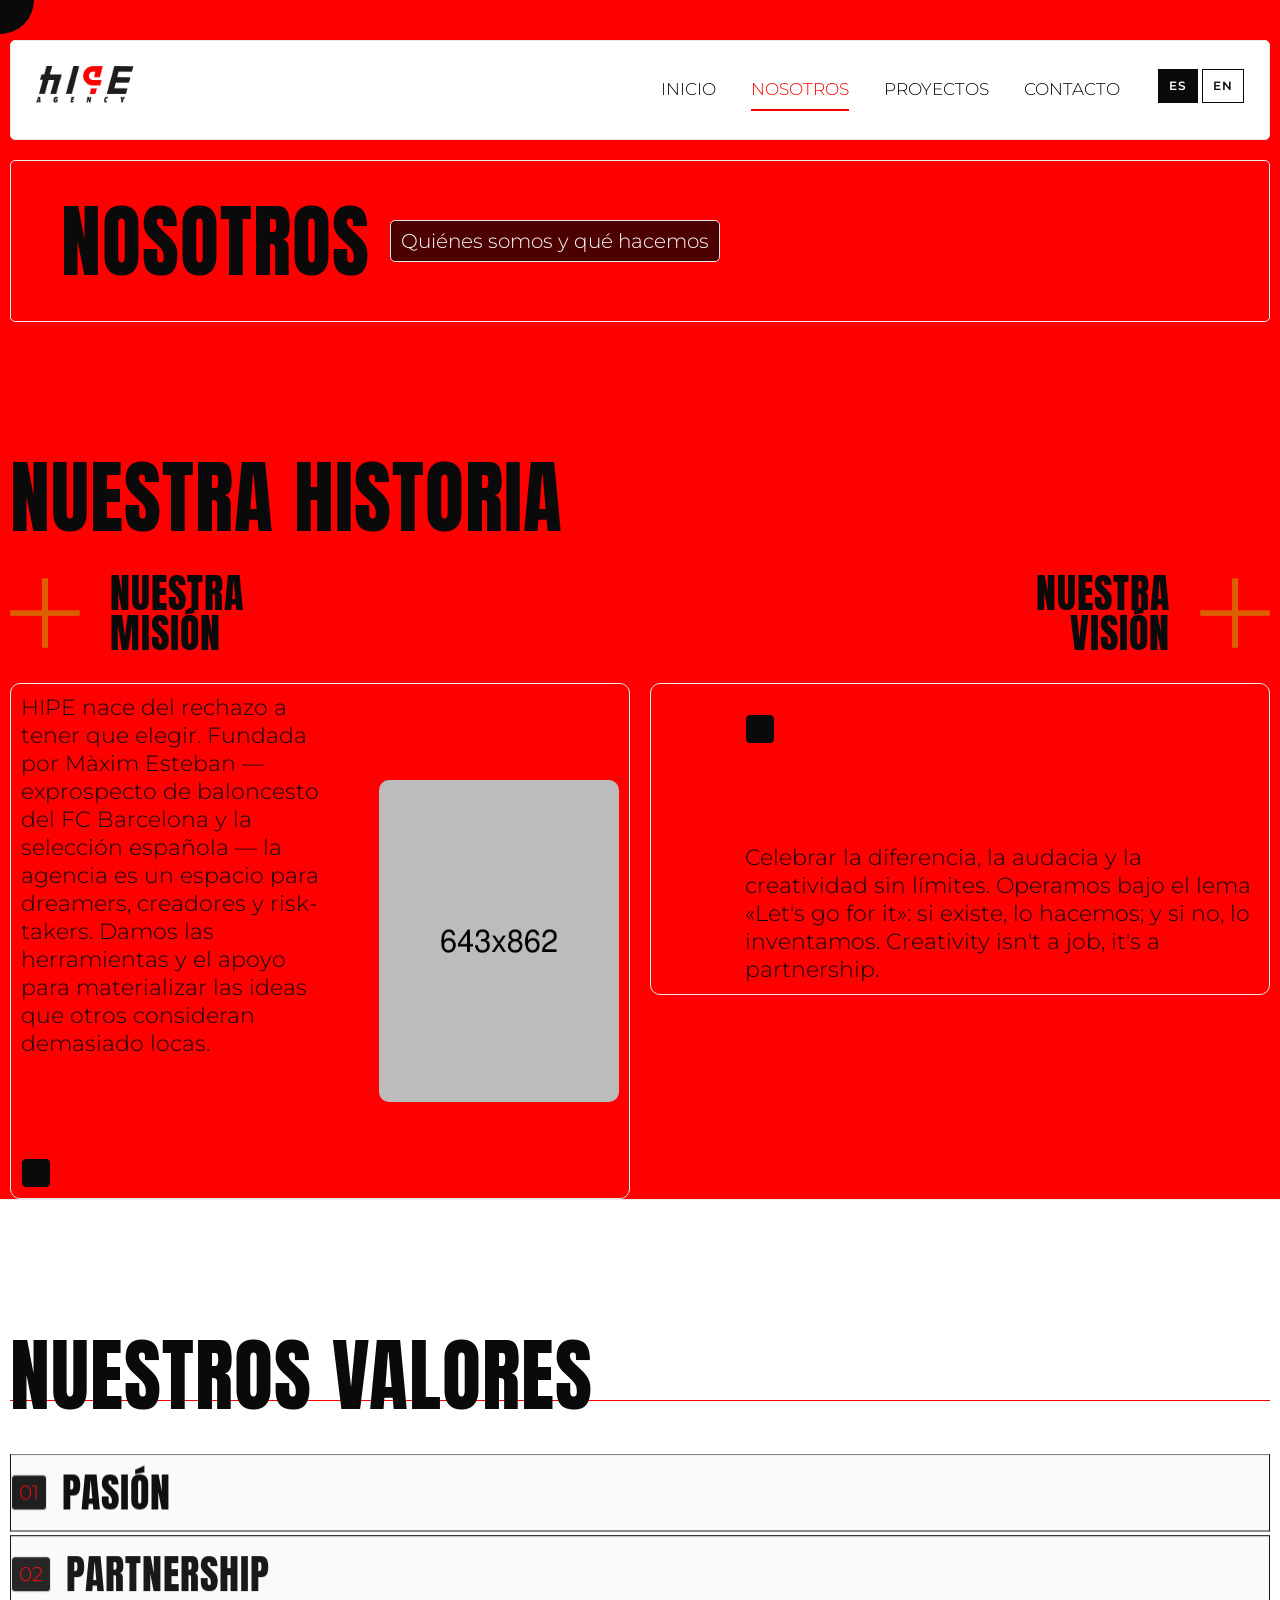
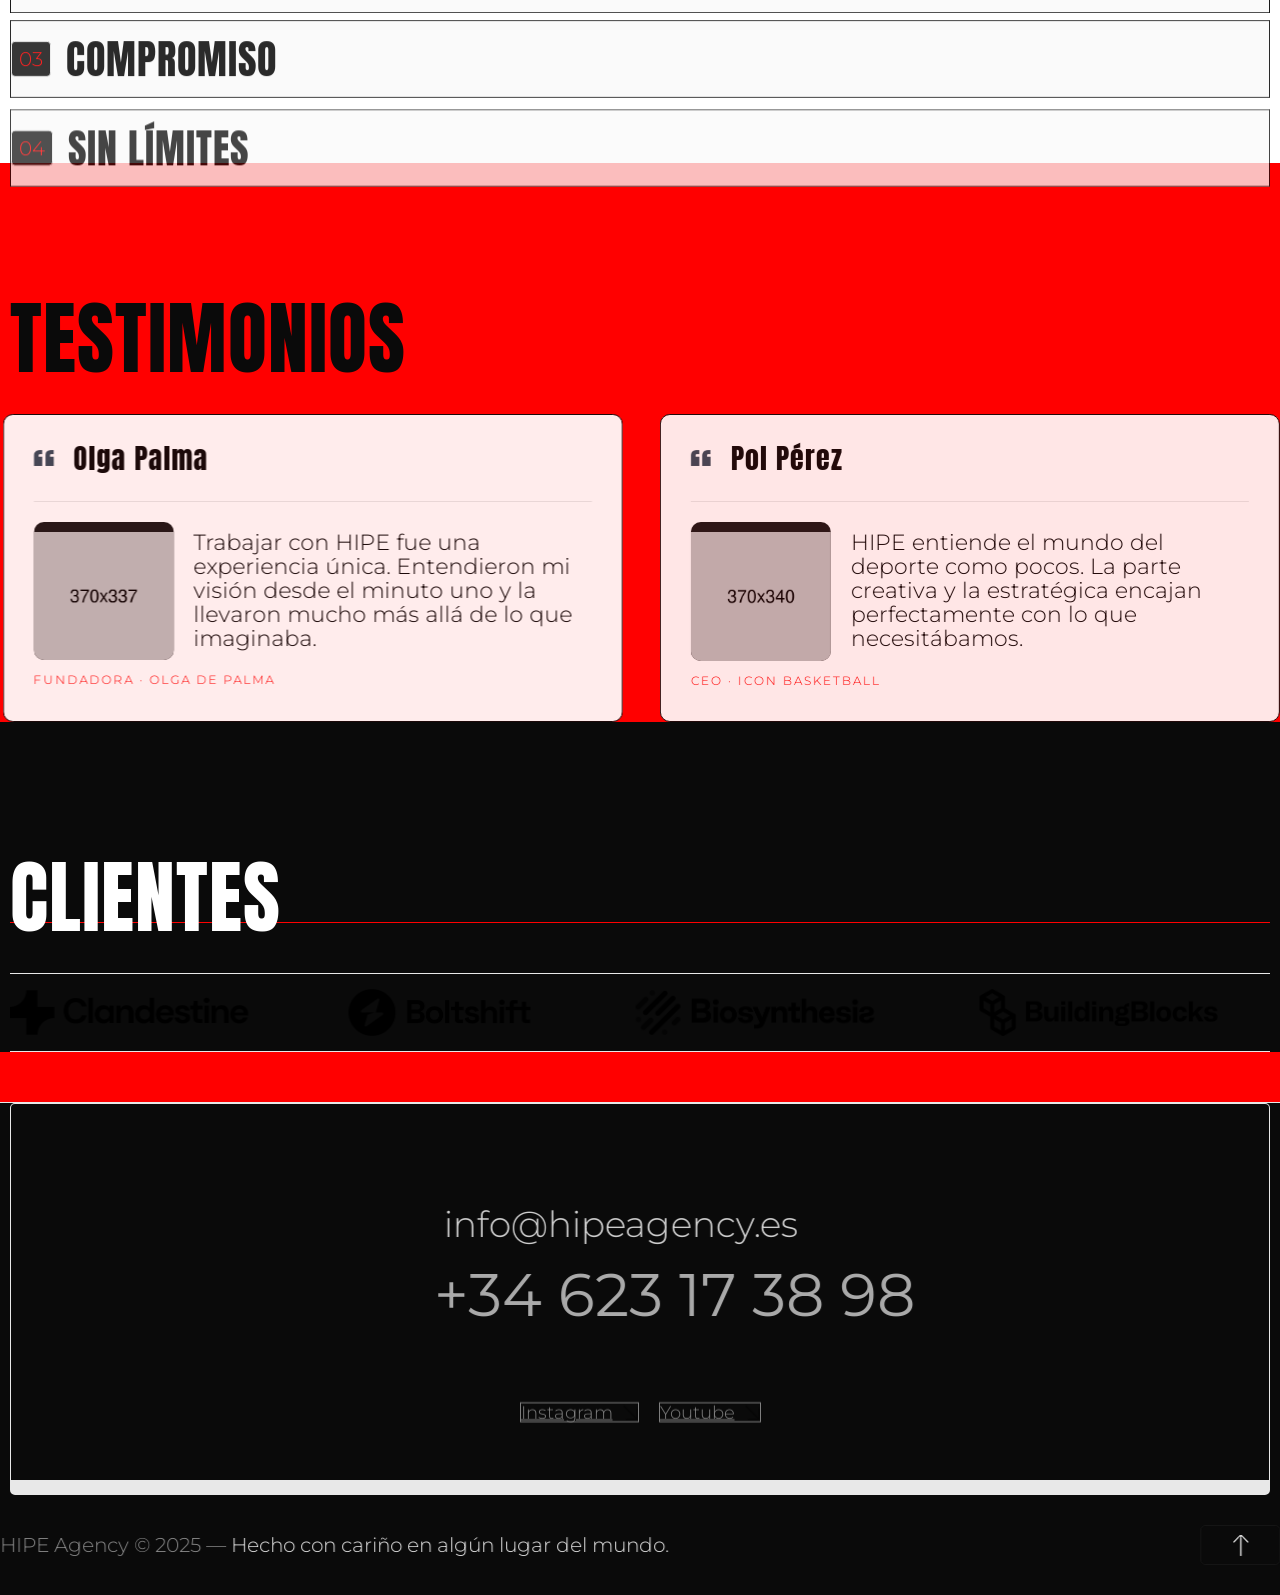
==== about.html @ ff64edf8 "fix strucutre" ====
<!DOCTYPE html>
<html lang="es" data-wf-page="667187163156a5df09557ed5">

    <head>

        <meta charset="utf-8" />
        <meta content="width=device-width, initial-scale=1" name="viewport" />

        <title>HIPE Agency — Nosotros</title>
        <meta name="description" content="HIPE Agency: nuestra misión, visión y valores. Creativity isn't a job, it's a partnership." />

        <link href="css/normalize.css" rel="stylesheet" type="text/css" />
        <link href="css/layout.css" rel="stylesheet" type="text/css" />
        <link href="css/style.css" rel="stylesheet" type="text/css" />
        <link href="css/hipe.css" rel="stylesheet" type="text/css" />


        <link href="images/favicon.png" rel="shortcut icon" type="image/x-icon" />
        <link href="images/webclip.png" rel="apple-touch-icon" />

    </head>

    <body>

        <div class="cursor-wrapp">
            <div class="cursor-emmbed w-embed">
                <style>
                    .cursor-wrapp {
                        pointer-events: none;
                    }
                </style>
            </div>
            <div data-w-id="darkyn-cursor" class="cursor">
                <div class="project-cursor-text" data-es="Ver<br />Proyecto" data-en="View<br />Work">
                    Ver<br />
                    Proyecto
                </div>
            </div>
        </div>

        <div class="header">
            <div class="w-layout-blockcontainer main-container w-container">
                <div id="home" data-animation="default" data-collapse="medium" data-duration="400" data-easing="ease" data-easing2="ease" role="banner" class="header-inner w-nav">
                    <a href="index.html" class="logo w-inline-block"><img src="images/Completo-Negro-2048x978.png" alt="HIPE Agency" class="logo-img" /></a>
                    <nav role="navigation" class="main-menu w-nav-menu">
                        <a href="index.html" class="menu-item w-nav-link" data-es="Inicio" data-en="Home">Inicio</a>
                        <a href="about.html" aria-current="page" class="menu-item w-nav-link w--current" data-es="Nosotros" data-en="About">Nosotros</a>
                        <a href="works.html" class="menu-item w-nav-link" data-es="Proyectos" data-en="Work">Proyectos</a>
                        <a href="contact.html" class="menu-item w-nav-link" data-es="Contacto" data-en="Contact">Contacto</a>
                        <span class="lang-switch">
                            <button type="button" class="lang-btn" data-lang="es">ES</button>
                            <button type="button" class="lang-btn" data-lang="en">EN</button>
                        </span>
                    </nav>
                    <div class="menu-button w-nav-button">
                        <div class="icon w-icon-nav-menu"></div>
                    </div>
                </div>
            </div>
        </div>


        <div class="sitemap">
            <div class="w-layout-blockcontainer main-container w-container">
                <div class="inner-sitemap">
                    <h2 data-w-id="darkyn25" style="opacity: 0;" class="sitemap-heading" data-es="nosotros" data-en="about">nosotros</h2>
                    <div data-w-id="darkyn26" style="opacity: 0;" class="stemap-text" data-es="Quiénes somos y qué hacemos" data-en="Who we are and what we do">Quiénes somos y qué hacemos</div>
                </div>
            </div>
        </div>

        <div class="who-we-are-section">
            <div class="w-layout-blockcontainer main-container w-container">
                <h2 class="main-title" data-es="Nuestra historia" data-en="Our story">Nuestra historia</h2>
                <div class="mission-grid">
                    <div data-w-id="darkyn09" style="opacity: 0;" class="mission-left">
                        <div class="mission-title">
                            <img src="images/plus.png"  alt="" class="mission-plus" />
                            <h4 class="mission-heading" data-es="Nuestra<br />Misión" data-en="Our<br />Mission">
                                Nuestra<br />
                                Misión
                            </h4>
                        </div>
                        <div class="mission-content">
                            <div class="mission-text-box">
                                <p class="mission-paragraph" data-es="HIPE nace del rechazo a tener que elegir. Fundada por Màxim Esteban — exprospecto de baloncesto del FC Barcelona y la selección española — la agencia es un espacio para dreamers, creadores y risk-takers. Damos las herramientas y el apoyo para materializar las ideas que otros consideran demasiado locas." data-en="HIPE was born out of refusing to choose. Founded by Màxim Esteban — former basketball prospect at FC Barcelona and the Spanish national team — the agency is a space for dreamers, creators and risk-takers. We provide the tools and the support to bring to life the ideas others consider too crazy.">HIPE nace del rechazo a tener que elegir. Fundada por Màxim Esteban — exprospecto de baloncesto del FC Barcelona y la selección española — la agencia es un espacio para dreamers, creadores y risk-takers. Damos las herramientas y el apoyo para materializar las ideas que otros consideran demasiado locas.</p>
                                <div class="mission-orange-box"></div>
                            </div>
                            <img src="images/ab1.jpg"  alt="" class="mission-img" />
                        </div>
                    </div>
                    <div data-w-id="darkyn24" style="opacity: 0;" class="mission-right">
                        <div class="mission-title mission-title-right">
                            <h4 class="mission-heading mission-heading-right" data-es="Nuestra<br />Visión" data-en="Our<br />Vision">
                                Nuestra<br />
                                Visión
                            </h4>
                            <img src="images/plus.png"  alt="" class="mission-plus mission-plus-right" />
                        </div>
                        <div class="mission-content">
                            <img src="images/ab2.jpg"  alt="" class="mission-img mission-img-right" />
                            <div class="mission-text-box">
                                <div class="mission-orange-box mission-transparent"></div>
                                <p class="mission-paragraph mission-paragraph-right" data-es="Celebrar la diferencia, la audacia y la creatividad sin límites. Operamos bajo el lema «Let&#x27;s go for it»: si existe, lo hacemos; y si no, lo inventamos. Creativity isn&#x27;t a job, it&#x27;s a partnership." data-en="Celebrating difference, boldness and creativity without limits. We operate under the motto «Let&#x27;s go for it»: if it exists, we do it; if it doesn&#x27;t, we invent it. Creativity isn&#x27;t a job, it&#x27;s a partnership.">Celebrar la diferencia, la audacia y la creatividad sin límites. Operamos bajo el lema «Let's go for it»: si existe, lo hacemos; y si no, lo inventamos. Creativity isn't a job, it's a partnership.</p>
                            </div>
                        </div>
                    </div>
                </div>
            </div>
        </div>

        <div class="services-section">
            <div class="w-layout-blockcontainer main-container w-container">
                <h2 class="main-title" data-es="Nuestros valores" data-en="Our values">Nuestros valores</h2>
                <div class="services-wrapp">
                    <div data-w-id="darkyn10" style="opacity: 0;" class="services-item">
                        <div class="service-nunmber">01</div>
                        <div class="service-text" data-es="Pasión" data-en="Passion">Pasión</div>
                    </div>
                    <div data-w-id="darkyn11" style="opacity: 0;" class="services-item">
                        <div class="service-nunmber">02</div>
                        <div class="service-text" data-es="Partnership" data-en="Partnership">Partnership</div>
                    </div>
                    <div data-w-id="darkyn12" style="opacity: 0;" class="services-item">
                        <div class="service-nunmber">03</div>
                        <div class="service-text" data-es="Compromiso" data-en="Commitment">Compromiso</div>
                    </div>
                    <div data-w-id="darkyn13" style="opacity: 0;" class="services-item">
                        <div class="service-nunmber">04</div>
                        <div class="service-text" data-es="Sin límites" data-en="No limits">Sin límites</div>
                    </div>
                </div>
            </div>
        </div>

        <div class="testimonials-section">
            <div class="w-layout-blockcontainer main-container w-container">
                <h2 class="main-title" data-es="Testimonios" data-en="Testimonials">Testimonios</h2>
                <div class="testimonials-grid">
                    <div data-w-id="darkyn07" style="opacity: 0;" class="trstimonials-item">
                        <div class="testimonial-item-box">
                            <img src="images/quote.png"  alt="" class="testimonials-quote" />
                            <h4 class="testimonial-heading">Olga Palma</h4>
                        </div>
                        <div class="testimonials-img-txt">
                            <img src="images/testimonials-photo1.png"  alt="" class="testimonial-img" />
                            <p class="testimonials-txt" data-es="Trabajar con HIPE fue una experiencia única. Entendieron mi visión desde el minuto uno y la llevaron mucho más allá de lo que imaginaba." data-en="Working with HIPE was a unique experience. They got my vision from minute one and pushed it far beyond what I imagined.">Trabajar con HIPE fue una experiencia única. Entendieron mi visión desde el minuto uno y la llevaron mucho más allá de lo que imaginaba.</p>
                        </div>
                        <div class="testimonial-role" data-es="Fundadora · Olga de Palma" data-en="Founder · Olga de Palma">Fundadora · Olga de Palma</div>
                    </div>
                    <div data-w-id="darkyn29" style="opacity: 0;" class="trstimonials-item">
                        <div class="testimonial-item-box">
                            <img src="images/quote.png"  alt="" class="testimonials-quote" />
                            <h4 class="testimonial-heading">Pol Pérez</h4>
                        </div>
                        <div class="testimonials-img-txt">
                            <img src="images/testimonials-photo2.png"  alt="" class="testimonial-img" />
                            <p class="testimonials-txt" data-es="HIPE entiende el mundo del deporte como pocos. La parte creativa y la estratégica encajan perfectamente con lo que necesitábamos." data-en="HIPE understands the sports world like few do. The creative and strategic side fit perfectly with what we needed.">HIPE entiende el mundo del deporte como pocos. La parte creativa y la estratégica encajan perfectamente con lo que necesitábamos.</p>
                        </div>
                        <div class="testimonial-role" data-es="CEO · Icon Basketball" data-en="CEO · Icon Basketball">CEO · Icon Basketball</div>
                    </div>
                </div>
            </div>
        </div>

        <div class="clients-section">
            <div class="w-layout-blockcontainer main-container w-container">
                <h2 class="main-title" data-es="Clientes" data-en="Clients">Clientes</h2>
                <div class="hero-partners partners-about">
                    <div data-w-id="darkyn27" class="hero-partners-moving">
                        <img src="images/Clandestine.png"  width="238.5" alt="" class="hero-client-logo" /><img src="images/Boltshift.png"  width="182.5" alt="" class="hero-client-logo" />
                        <img src="images/Biosynthesis.png"  width="238.5" alt="" class="hero-client-logo" />
                        <img src="images/BuildingBlocks.png"  width="238.5" alt="" class="hero-client-logo" />
                        <img src="images/AltShift.png"  width="179.5" alt="" class="hero-client-logo" /><img src="images/Clandestine.png"  width="238.5" alt="" class="hero-client-logo" />
                        <img src="images/Boltshift.png"  width="182.5" alt="" class="hero-client-logo" /><img src="images/Biosynthesis.png"  width="238.5" alt="" class="hero-client-logo" />
                    </div>
                </div>
            </div>
        </div>


        <div class="footer">
            <div class="w-layout-blockcontainer main-container w-container">
                <div class="inner-footer">
                    <a data-w-id="darkyn02" href="mailto:info@hipeagency.es" class="mail-link">info@hipeagency.es</a>
                    <a data-w-id="darkyn03" href="tel:+34623173898" class="phone-link">+34 623 17 38 98</a>
                    <div data-w-id="darkyn04" class="socials">
                        <a href="https://instagram.com/hipeagency" target="_blank" rel="noopener noreferrer" class="social-link w-inline-block">
                            <div class="social-text">instagram</div>
                            <img src="images/arrow-down-right.png"  alt="" class="social-arrow" />
                        </a>
                        <a href="https://youtube.com" target="_blank" rel="noopener noreferrer" class="social-link last-social w-inline-block">
                            <div class="social-text">youtube</div>
                            <img src="images/arrow-down-right.png"  alt="" class="social-arrow" />
                        </a>
                    </div>
                </div>
                <div class="copyright">
                    <div data-w-id="darkyn05" class="copyright-text">
                        HIPE Agency © 2025 — <span data-es="Hecho con cariño en algún lugar del mundo." data-en="Made with love somewhere in the world.">Hecho con cariño en algún lugar del mundo.</span>
                    </div>
                    <div data-w-id="darkyn06" class="right-copyright">
                        <a href="#home" class="backtotop w-inline-block" aria-label="Back to top" title="Back to top"><img  src="images/back-top_1back-top.png" alt="Back to top" /></a>
                    </div>
                </div>
            </div>
        </div>


        <script src="js/jquery.min.js" type="text/javascript"></script>
        <script src="js/plugins.js" type="text/javascript"></script>
        <script src="js/hipe.js" type="text/javascript"></script>


    </body>

</html>
---- css/layout.css ----
@font-face {
  font-family: 'webflow-icons';
  src: url("[data-uri]") format('truetype');
  font-weight: normal;
  font-style: normal;
}
[class^="w-icon-"],
[class*=" w-icon-"] {
  /* use !important to prevent issues with browser extensions that change fonts */
  font-family: 'webflow-icons' !important;
  speak: none;
  font-style: normal;
  font-weight: normal;
  font-variant: normal;
  text-transform: none;
  line-height: 1;
  /* Better Font Rendering =========== */
  -webkit-font-smoothing: antialiased;
  -moz-osx-font-smoothing: grayscale;
}
.w-icon-slider-right:before {
  content: "\e600";
}
.w-icon-slider-left:before {
  content: "\e601";
}
.w-icon-nav-menu:before {
  content: "\e602";
}
.w-icon-arrow-down:before,
.w-icon-dropdown-toggle:before {
  content: "\e603";
}
.w-icon-file-upload-remove:before {
  content: "\e900";
}
.w-icon-file-upload-icon:before {
  content: "\e903";
}
* {
  -webkit-box-sizing: border-box;
  -moz-box-sizing: border-box;
  box-sizing: border-box;
}
html {
  height: 100%;
}
body {
  margin: 0;
  min-height: 100%;
  background-color: #fff;
  font-family: Arial, sans-serif;
  font-size: 14px;
  line-height: 20px;
  color: #333;
}
img {
  max-width: 100%;
  vertical-align: middle;
  display: inline-block;
}
html.w-mod-touch * {
  background-attachment: scroll !important;
}
.w-block {
  display: block;
}
.w-inline-block {
  max-width: 100%;
  display: inline-block;
}
.w-clearfix:before,
.w-clearfix:after {
  content: " ";
  display: table;
  grid-column-start: 1;
  grid-row-start: 1;
  grid-column-end: 2;
  grid-row-end: 2;
}
.w-clearfix:after {
  clear: both;
}
.w-hidden {
  display: none;
}
.w-button {
  display: inline-block;
  padding: 9px 15px;
  background-color: #3898EC;
  color: white;
  border: 0;
  line-height: inherit;
  text-decoration: none;
  cursor: pointer;
  border-radius: 0;
}
input.w-button {
  -webkit-appearance: button;
}
html[data-w-dynpage] [data-w-cloak] {
  color: transparent !important;
}
.w-code-block {
  margin: unset;
}
pre.w-code-block code {
  all: inherit;
}
.w-optimization {
  display: contents;
}
.w-webflow-badge,
.w-webflow-badge * {
  position: static;
  left: auto;
  top: auto;
  right: auto;
  bottom: auto;
  z-index: auto;
  display: block;
  visibility: visible;
  overflow: visible;
  overflow-x: visible;
  overflow-y: visible;
  box-sizing: border-box;
  width: auto;
  height: auto;
  max-height: none;
  max-width: none;
  min-height: 0;
  min-width: 0;
  margin: 0;
  padding: 0;
  float: none;
  clear: none;
  border: 0 none transparent;
  border-radius: 0;
  background: none;
  background-image: none;
  background-position: 0% 0%;
  background-size: auto auto;
  background-repeat: repeat;
  background-origin: padding-box;
  background-clip: border-box;
  background-attachment: scroll;
  background-color: transparent;
  box-shadow: none;
  opacity: 1;
  transform: none;
  transition: none;
  direction: ltr;
  font-family: inherit;
  font-weight: inherit;
  color: inherit;
  font-size: inherit;
  line-height: inherit;
  font-style: inherit;
  font-variant: inherit;
  text-align: inherit;
  letter-spacing: inherit;
  text-decoration: inherit;
  text-indent: 0;
  text-transform: inherit;
  list-style-type: disc;
  text-shadow: none;
  font-smoothing: auto;
  vertical-align: baseline;
  cursor: inherit;
  white-space: inherit;
  word-break: normal;
  word-spacing: normal;
  word-wrap: normal;
}
.w-webflow-badge {
  position: fixed !important;
  display: inline-block !important;
  visibility: visible !important;
  z-index: 2147483647 !important;
  top: auto !important;
  right: 12px !important;
  bottom: 12px !important;
  left: auto !important;
  color: #aaadb0 !important;
  background-color: #fff !important;
  border-radius: 3px !important;
  padding: 6px !important;
  font-size: 12px !important;
  opacity: 1 !important;
  line-height: 14px !important;
  text-decoration: none !important;
  transform: none !important;
  margin: 0 !important;
  width: auto !important;
  height: auto !important;
  overflow: visible !important;
  white-space: nowrap;
  box-shadow: 0 0 0 1px rgba(0, 0, 0, 0.1), 0px 1px 3px rgba(0, 0, 0, 0.1);
  cursor: pointer;
}
.w-webflow-badge > img {
  display: inline-block !important;
  visibility: visible !important;
  opacity: 1 !important;
  vertical-align: middle !important;
}
h1,
h2,
h3,
h4,
h5,
h6 {
  font-weight: bold;
  margin-bottom: 10px;
}
h1 {
  font-size: 38px;
  line-height: 44px;
  margin-top: 20px;
}
h2 {
  font-size: 32px;
  line-height: 36px;
  margin-top: 20px;
}
h3 {
  font-size: 24px;
  line-height: 30px;
  margin-top: 20px;
}
h4 {
  font-size: 18px;
  line-height: 24px;
  margin-top: 10px;
}
h5 {
  font-size: 14px;
  line-height: 20px;
  margin-top: 10px;
}
h6 {
  font-size: 12px;
  line-height: 18px;
  margin-top: 10px;
}
p {
  margin-top: 0;
  margin-bottom: 10px;
}
blockquote {
  margin: 0 0 10px 0;
  padding: 10px 20px;
  border-left: 5px solid #E2E2E2;
  font-size: 18px;
  line-height: 22px;
}
figure {
  margin: 0;
  margin-bottom: 10px;
}
figcaption {
  margin-top: 5px;
  text-align: center;
}
ul,
ol {
  margin-top: 0px;
  margin-bottom: 10px;
  padding-left: 40px;
}
.w-list-unstyled {
  padding-left: 0;
  list-style: none;
}
.w-embed:before,
.w-embed:after {
  content: " ";
  display: table;
  grid-column-start: 1;
  grid-row-start: 1;
  grid-column-end: 2;
  grid-row-end: 2;
}
.w-embed:after {
  clear: both;
}
.w-video {
  width: 100%;
  position: relative;
  padding: 0;
}
.w-video iframe,
.w-video object,
.w-video embed {
  position: absolute;
  top: 0;
  left: 0;
  width: 100%;
  height: 100%;
  border: none;
}
fieldset {
  padding: 0;
  margin: 0;
  border: 0;
}
button,
[type='button'],
[type='reset'] {
  border: 0;
  cursor: pointer;
  -webkit-appearance: button;
}
.w-form {
  margin: 0 0 15px;
}
.w-form-done {
  display: none;
  padding: 20px;
  text-align: center;
  background-color: #dddddd;
}
.w-form-fail {
  display: none;
  margin-top: 10px;
  padding: 10px;
  background-color: #ffdede;
}
label {
  display: block;
  margin-bottom: 5px;
  font-weight: bold;
}
.w-input,
.w-select {
  display: block;
  width: 100%;
  height: 38px;
  padding: 8px 12px;
  margin-bottom: 10px;
  font-size: 14px;
  line-height: 1.42857143;
  color: #333333;
  vertical-align: middle;
  background-color: #ffffff;
  border: 1px solid #cccccc;
}
.w-input::placeholder,
.w-select::placeholder {
  color: #999;
}
.w-input:focus,
.w-select:focus {
  border-color: #3898EC;
  outline: 0;
}
.w-input[disabled],
.w-select[disabled],
.w-input[readonly],
.w-select[readonly],
fieldset[disabled] .w-input,
fieldset[disabled] .w-select {
  cursor: not-allowed;
}
.w-input[disabled]:not(.w-input-disabled),
.w-select[disabled]:not(.w-input-disabled),
.w-input[readonly],
.w-select[readonly],
fieldset[disabled]:not(.w-input-disabled) .w-input,
fieldset[disabled]:not(.w-input-disabled) .w-select {
  background-color: #eeeeee;
}
textarea.w-input,
textarea.w-select {
  height: auto;
}
.w-select {
  background-color: #f3f3f3;
}
.w-select[multiple] {
  height: auto;
}
.w-form-label {
  display: inline-block;
  cursor: pointer;
  font-weight: normal;
  margin-bottom: 0px;
}
.w-radio {
  display: block;
  margin-bottom: 5px;
  padding-left: 20px;
}
.w-radio:before,
.w-radio:after {
  content: " ";
  display: table;
  grid-column-start: 1;
  grid-row-start: 1;
  grid-column-end: 2;
  grid-row-end: 2;
}
.w-radio:after {
  clear: both;
}
.w-radio-input {
  margin: 4px 0 0;
  line-height: normal;
  float: left;
  margin-left: -20px;
}
.w-radio-input {
  margin-top: 3px;
}
.w-file-upload {
  display: block;
  margin-bottom: 10px;
}
.w-file-upload-input {
  width: 0.1px;
  height: 0.1px;
  opacity: 0;
  overflow: hidden;
  position: absolute;
  z-index: -100;
}
.w-file-upload-default,
.w-file-upload-uploading,
.w-file-upload-success {
  display: inline-block;
  color: #333333;
}
.w-file-upload-error {
  display: block;
  margin-top: 10px;
}
.w-file-upload-default.w-hidden,
.w-file-upload-uploading.w-hidden,
.w-file-upload-error.w-hidden,
.w-file-upload-success.w-hidden {
  display: none;
}
.w-file-upload-uploading-btn {
  display: flex;
  font-size: 14px;
  font-weight: normal;
  cursor: pointer;
  margin: 0;
  padding: 8px 12px;
  border: 1px solid #cccccc;
  background-color: #fafafa;
}
.w-file-upload-file {
  display: flex;
  flex-grow: 1;
  justify-content: space-between;
  margin: 0;
  padding: 8px 9px 8px 11px;
  border: 1px solid #cccccc;
  background-color: #fafafa;
}
.w-file-upload-file-name {
  font-size: 14px;
  font-weight: normal;
  display: block;
}
.w-file-remove-link {
  margin-top: 3px;
  margin-left: 10px;
  width: auto;
  height: auto;
  padding: 3px;
  display: block;
  cursor: pointer;
}
.w-icon-file-upload-remove {
  margin: auto;
  font-size: 10px;
}
.w-file-upload-error-msg {
  display: inline-block;
  color: #ea384c;
  padding: 2px 0;
}
.w-file-upload-info {
  display: inline-block;
  line-height: 38px;
  padding: 0 12px;
}
.w-file-upload-label {
  display: inline-block;
  font-size: 14px;
  font-weight: normal;
  cursor: pointer;
  margin: 0;
  padding: 8px 12px;
  border: 1px solid #cccccc;
  background-color: #fafafa;
}
.w-icon-file-upload-icon,
.w-icon-file-upload-uploading {
  display: inline-block;
  margin-right: 8px;
  width: 20px;
}
.w-icon-file-upload-uploading {
  height: 20px;
}
.w-container {
  margin-left: auto;
  margin-right: auto;
  max-width: 940px;
}
.w-container:before,
.w-container:after {
  content: " ";
  display: table;
  grid-column-start: 1;
  grid-row-start: 1;
  grid-column-end: 2;
  grid-row-end: 2;
}
.w-container:after {
  clear: both;
}
.w-container .w-row {
  margin-left: -10px;
  margin-right: -10px;
}
.w-row:before,
.w-row:after {
  content: " ";
  display: table;
  grid-column-start: 1;
  grid-row-start: 1;
  grid-column-end: 2;
  grid-row-end: 2;
}
.w-row:after {
  clear: both;
}
.w-row .w-row {
  margin-left: 0;
  margin-right: 0;
}
.w-col {
  position: relative;
  float: left;
  width: 100%;
  min-height: 1px;
  padding-left: 10px;
  padding-right: 10px;
}
.w-col .w-col {
  padding-left: 0;
  padding-right: 0;
}
.w-col-1 {
  width: 8.33333333%;
}
.w-col-2 {
  width: 16.66666667%;
}
.w-col-3 {
  width: 25%;
}
.w-col-4 {
  width: 33.33333333%;
}
.w-col-5 {
  width: 41.66666667%;
}
.w-col-6 {
  width: 50%;
}
.w-col-7 {
  width: 58.33333333%;
}
.w-col-8 {
  width: 66.66666667%;
}
.w-col-9 {
  width: 75%;
}
.w-col-10 {
  width: 83.33333333%;
}
.w-col-11 {
  width: 91.66666667%;
}
.w-col-12 {
  width: 100%;
}
.w-hidden-main {
  display: none !important;
}
@media screen and (max-width: 991px) {
  .w-container {
    max-width: 728px;
  }
  .w-hidden-main {
    display: inherit !important;
  }
  .w-hidden-medium {
    display: none !important;
  }
  .w-col-medium-1 {
    width: 8.33333333%;
  }
  .w-col-medium-2 {
    width: 16.66666667%;
  }
  .w-col-medium-3 {
    width: 25%;
  }
  .w-col-medium-4 {
    width: 33.33333333%;
  }
  .w-col-medium-5 {
    width: 41.66666667%;
  }
  .w-col-medium-6 {
    width: 50%;
  }
  .w-col-medium-7 {
    width: 58.33333333%;
  }
  .w-col-medium-8 {
    width: 66.66666667%;
  }
  .w-col-medium-9 {
    width: 75%;
  }
  .w-col-medium-10 {
    width: 83.33333333%;
  }
  .w-col-medium-11 {
    width: 91.66666667%;
  }
  .w-col-medium-12 {
    width: 100%;
  }
  .w-col-stack {
    width: 100%;
    left: auto;
    right: auto;
  }
}
@media screen and (max-width: 767px) {
  .w-hidden-main {
    display: inherit !important;
  }
  .w-hidden-medium {
    display: inherit !important;
  }
  .w-hidden-small {
    display: none !important;
  }
  .w-row,
  .w-container .w-row {
    margin-left: 0;
    margin-right: 0;
  }
  .w-col {
    width: 100%;
    left: auto;
    right: auto;
  }
  .w-col-small-1 {
    width: 8.33333333%;
  }
  .w-col-small-2 {
    width: 16.66666667%;
  }
  .w-col-small-3 {
    width: 25%;
  }
  .w-col-small-4 {
    width: 33.33333333%;
  }
  .w-col-small-5 {
    width: 41.66666667%;
  }
  .w-col-small-6 {
    width: 50%;
  }
  .w-col-small-7 {
    width: 58.33333333%;
  }
  .w-col-small-8 {
    width: 66.66666667%;
  }
  .w-col-small-9 {
    width: 75%;
  }
  .w-col-small-10 {
    width: 83.33333333%;
  }
  .w-col-small-11 {
    width: 91.66666667%;
  }
  .w-col-small-12 {
    width: 100%;
  }
}
@media screen and (max-width: 479px) {
  .w-container {
    max-width: none;
  }
  .w-hidden-main {
    display: inherit !important;
  }
  .w-hidden-medium {
    display: inherit !important;
  }
  .w-hidden-small {
    display: inherit !important;
  }
  .w-hidden-tiny {
    display: none !important;
  }
  .w-col {
    width: 100%;
  }
  .w-col-tiny-1 {
    width: 8.33333333%;
  }
  .w-col-tiny-2 {
    width: 16.66666667%;
  }
  .w-col-tiny-3 {
    width: 25%;
  }
  .w-col-tiny-4 {
    width: 33.33333333%;
  }
  .w-col-tiny-5 {
    width: 41.66666667%;
  }
  .w-col-tiny-6 {
    width: 50%;
  }
  .w-col-tiny-7 {
    width: 58.33333333%;
  }
  .w-col-tiny-8 {
    width: 66.66666667%;
  }
  .w-col-tiny-9 {
    width: 75%;
  }
  .w-col-tiny-10 {
    width: 83.33333333%;
  }
  .w-col-tiny-11 {
    width: 91.66666667%;
  }
  .w-col-tiny-12 {
    width: 100%;
  }
}
.w-widget {
  position: relative;
}
.w-widget-map {
  width: 100%;
  height: 400px;
}
.w-widget-map label {
  width: auto;
  display: inline;
}
.w-widget-map img {
  max-width: inherit;
}
.w-widget-map .gm-style-iw {
  text-align: center;
}
.w-widget-map .gm-style-iw > button {
  display: none !important;
}
.w-widget-twitter {
  overflow: hidden;
}
.w-widget-twitter-count-shim {
  display: inline-block;
  vertical-align: top;
  position: relative;
  width: 28px;
  height: 20px;
  text-align: center;
  background: white;
  border: #758696 solid 1px;
  border-radius: 3px;
}
.w-widget-twitter-count-shim * {
  pointer-events: none;
  user-select: none;
}
.w-widget-twitter-count-shim .w-widget-twitter-count-inner {
  position: relative;
  font-size: 15px;
  line-height: 12px;
  text-align: center;
  color: #999;
  font-family: serif;
}
.w-widget-twitter-count-shim .w-widget-twitter-count-clear {
  position: relative;
  display: block;
}
.w-widget-twitter-count-shim.w--large {
  width: 36px;
  height: 28px;
}
.w-widget-twitter-count-shim.w--large .w-widget-twitter-count-inner {
  font-size: 18px;
  line-height: 18px;
}
.w-widget-twitter-count-shim:not(.w--vertical) {
  margin-left: 5px;
  margin-right: 8px;
}
.w-widget-twitter-count-shim:not(.w--vertical).w--large {
  margin-left: 6px;
}
.w-widget-twitter-count-shim:not(.w--vertical):before,
.w-widget-twitter-count-shim:not(.w--vertical):after {
  top: 50%;
  left: 0;
  border: solid transparent;
  content: ' ';
  height: 0;
  width: 0;
  position: absolute;
  pointer-events: none;
}
.w-widget-twitter-count-shim:not(.w--vertical):before {
  border-color: rgba(117, 134, 150, 0);
  border-right-color: #5d6c7b;
  border-width: 4px;
  margin-left: -9px;
  margin-top: -4px;
}
.w-widget-twitter-count-shim:not(.w--vertical).w--large:before {
  border-width: 5px;
  margin-left: -10px;
  margin-top: -5px;
}
.w-widget-twitter-count-shim:not(.w--vertical):after {
  border-color: rgba(255, 255, 255, 0);
  border-right-color: white;
  border-width: 4px;
  margin-left: -8px;
  margin-top: -4px;
}
.w-widget-twitter-count-shim:not(.w--vertical).w--large:after {
  border-width: 5px;
  margin-left: -9px;
  margin-top: -5px;
}
.w-widget-twitter-count-shim.w--vertical {
  width: 61px;
  height: 33px;
  margin-bottom: 8px;
}
.w-widget-twitter-count-shim.w--vertical:before,
.w-widget-twitter-count-shim.w--vertical:after {
  top: 100%;
  left: 50%;
  border: solid transparent;
  content: ' ';
  height: 0;
  width: 0;
  position: absolute;
  pointer-events: none;
}
.w-widget-twitter-count-shim.w--vertical:before {
  border-color: rgba(117, 134, 150, 0);
  border-top-color: #5d6c7b;
  border-width: 5px;
  margin-left: -5px;
}
.w-widget-twitter-count-shim.w--vertical:after {
  border-color: rgba(255, 255, 255, 0);
  border-top-color: white;
  border-width: 4px;
  margin-left: -4px;
}
.w-widget-twitter-count-shim.w--vertical .w-widget-twitter-count-inner {
  font-size: 18px;
  line-height: 22px;
}
.w-widget-twitter-count-shim.w--vertical.w--large {
  width: 76px;
}
.w-background-video {
  position: relative;
  overflow: hidden;
  height: 500px;
  color: white;
}
.w-background-video > video {
  background-size: cover;
  background-position: 50% 50%;
  position: absolute;
  margin: auto;
  width: 100%;
  height: 100%;
  right: -100%;
  bottom: -100%;
  top: -100%;
  left: -100%;
  object-fit: cover;
  z-index: -100;
}
.w-background-video > video::-webkit-media-controls-start-playback-button {
  display: none !important;
  -webkit-appearance: none;
}
.w-background-video--control {
  position: absolute;
  bottom: 1em;
  right: 1em;
  background-color: transparent;
  padding: 0;
}
.w-background-video--control > [hidden] {
  display: none !important;
}
.w-slider {
  position: relative;
  height: 300px;
  text-align: center;
  background: #dddddd;
  clear: both;
  -webkit-tap-highlight-color: rgba(0, 0, 0, 0);
  tap-highlight-color: rgba(0, 0, 0, 0);
}
.w-slider-mask {
  position: relative;
  display: block;
  overflow: hidden;
  z-index: 1;
  left: 0;
  right: 0;
  height: 100%;
  white-space: nowrap;
}
.w-slide {
  position: relative;
  display: inline-block;
  vertical-align: top;
  width: 100%;
  height: 100%;
  white-space: normal;
  text-align: left;
}
.w-slider-nav {
  position: absolute;
  z-index: 2;
  top: auto;
  right: 0;
  bottom: 0;
  left: 0;
  margin: auto;
  padding-top: 10px;
  height: 40px;
  text-align: center;
  -webkit-tap-highlight-color: rgba(0, 0, 0, 0);
  tap-highlight-color: rgba(0, 0, 0, 0);
}
.w-slider-nav.w-round > div {
  border-radius: 100%;
}
.w-slider-nav.w-num > div {
  width: auto;
  height: auto;
  padding: 0.2em 0.5em;
  font-size: inherit;
  line-height: inherit;
}
.w-slider-nav.w-shadow > div {
  box-shadow: 0 0 3px rgba(51, 51, 51, 0.4);
}
.w-slider-nav-invert {
  color: #fff;
}
.w-slider-nav-invert > div {
  background-color: rgba(34, 34, 34, 0.4);
}
.w-slider-nav-invert > div.w-active {
  background-color: #222;
}
.w-slider-dot {
  position: relative;
  display: inline-block;
  width: 1em;
  height: 1em;
  background-color: rgba(255, 255, 255, 0.4);
  cursor: pointer;
  margin: 0 3px 0.5em;
  transition: background-color 100ms, color 100ms;
}
.w-slider-dot.w-active {
  background-color: #fff;
}
.w-slider-dot:focus {
  outline: none;
  box-shadow: 0px 0px 0px 2px #fff;
}
.w-slider-dot:focus.w-active {
  box-shadow: none;
}
.w-slider-arrow-left,
.w-slider-arrow-right {
  position: absolute;
  width: 80px;
  top: 0;
  right: 0;
  bottom: 0;
  left: 0;
  margin: auto;
  cursor: pointer;
  overflow: hidden;
  color: white;
  font-size: 40px;
  -webkit-tap-highlight-color: rgba(0, 0, 0, 0);
  tap-highlight-color: rgba(0, 0, 0, 0);
  user-select: none;
}
.w-slider-arrow-left [class^='w-icon-'],
.w-slider-arrow-right [class^='w-icon-'],
.w-slider-arrow-left [class*=' w-icon-'],
.w-slider-arrow-right [class*=' w-icon-'] {
  position: absolute;
}
.w-slider-arrow-left:focus,
.w-slider-arrow-right:focus {
  outline: 0;
}
.w-slider-arrow-left {
  z-index: 3;
  right: auto;
}
.w-slider-arrow-right {
  z-index: 4;
  left: auto;
}
.w-icon-slider-left,
.w-icon-slider-right {
  top: 0;
  right: 0;
  bottom: 0;
  left: 0;
  margin: auto;
  width: 1em;
  height: 1em;
}
.w-slider-aria-label {
  border: 0;
  clip: rect(0 0 0 0);
  height: 1px;
  margin: -1px;
  overflow: hidden;
  padding: 0;
  position: absolute;
  width: 1px;
}
.w-slider-force-show {
  display: block !important;
}
.w-dropdown {
  display: inline-block;
  position: relative;
  text-align: left;
  margin-left: auto;
  margin-right: auto;
  z-index: 900;
}
.w-dropdown-btn,
.w-dropdown-toggle,
.w-dropdown-link {
  position: relative;
  vertical-align: top;
  text-decoration: none;
  color: #222222;
  padding: 20px;
  text-align: left;
  margin-left: auto;
  margin-right: auto;
  white-space: nowrap;
}
.w-dropdown-toggle {
  user-select: none;
  display: inline-block;
  cursor: pointer;
  padding-right: 40px;
}
.w-dropdown-toggle:focus {
  outline: 0;
}
.w-icon-dropdown-toggle {
  position: absolute;
  top: 0;
  right: 0;
  bottom: 0;
  margin: auto;
  margin-right: 20px;
  width: 1em;
  height: 1em;
}
.w-dropdown-list {
  position: absolute;
  background: #dddddd;
  display: none;
  min-width: 100%;
}
.w-dropdown-list.w--open {
  display: block;
}
.w-dropdown-link {
  padding: 10px 20px;
  display: block;
  color: #222222;
}
.w-dropdown-link.w--current {
  color: #0082f3;
}
.w-dropdown-link:focus {
  outline: 0;
}
@media screen and (max-width: 767px) {
  .w-nav-brand {
    padding-left: 10px;
  }
}
/**
 * ## Note
 * Safari (on both iOS and OS X) does not handle viewport units (vh, vw) well.
 * For example percentage units do not work on descendants of elements that
 * have any dimensions expressed in viewport units. It also doesn’t handle them at
 * all in `calc()`.
 */
/**
 * Wrapper around all lightbox elements
 *
 * 1. Since the lightbox can receive focus, IE also gives it an outline.
 * 2. Fixes flickering on Chrome when a transition is in progress
 *    underneath the lightbox.
 */
.w-lightbox-backdrop {
  cursor: auto;
  font-style: normal;
  letter-spacing: normal;
  list-style: disc;
  text-indent: 0;
  text-shadow: none;
  text-transform: none;
  visibility: visible;
  white-space: normal;
  word-break: normal;
  word-spacing: normal;
  word-wrap: normal;
  position: fixed;
  top: 0;
  right: 0;
  bottom: 0;
  left: 0;
  color: #fff;
  font-family: "Helvetica Neue", Helvetica, Ubuntu, "Segoe UI", Verdana, sans-serif;
  font-size: 17px;
  line-height: 1.2;
  font-weight: 300;
  text-align: center;
  background: rgba(0, 0, 0, 0.9);
  z-index: 2000;
  outline: 0;
  /* 1 */
  opacity: 0;
  -webkit-user-select: none;
  -moz-user-select: none;
  -webkit-tap-highlight-color: transparent;
  -webkit-transform: translate(0, 0);
  /* 2 */
}
/**
 * Neat trick to bind the rubberband effect to our canvas instead of the whole
 * document on iOS. It also prevents a bug that causes the document underneath to scroll.
 */
.w-lightbox-backdrop,
.w-lightbox-container {
  height: 100%;
  overflow: auto;
  -webkit-overflow-scrolling: touch;
}
.w-lightbox-content {
  position: relative;
  height: 100vh;
  overflow: hidden;
}
.w-lightbox-view {
  position: absolute;
  width: 100vw;
  height: 100vh;
  opacity: 0;
}
.w-lightbox-view:before {
  content: "";
  height: 100vh;
}
/* .w-lightbox-content */
.w-lightbox-group,
.w-lightbox-group .w-lightbox-view,
.w-lightbox-group .w-lightbox-view:before {
  height: 86vh;
}
.w-lightbox-frame,
.w-lightbox-view:before {
  display: inline-block;
  vertical-align: middle;
}
/*
 * 1. Remove default margin set by user-agent on the <figure> element.
 */
.w-lightbox-figure {
  position: relative;
  margin: 0;
  /* 1 */
}
.w-lightbox-group .w-lightbox-figure {
  cursor: pointer;
}
/**
 * IE adds image dimensions as width and height attributes on the IMG tag,
 * but we need both width and height to be set to auto to enable scaling.
 */
.w-lightbox-img {
  width: auto;
  height: auto;
  max-width: none;
}
/**
 * 1. Reset if style is set by user on "All Images"
 */
.w-lightbox-image {
  display: block;
  float: none;
  /* 1 */
  max-width: 100vw;
  max-height: 100vh;
}
.w-lightbox-group .w-lightbox-image {
  max-height: 86vh;
}
.w-lightbox-caption {
  position: absolute;
  right: 0;
  bottom: 0;
  left: 0;
  padding: 0.5em 1em;
  background: rgba(0, 0, 0, 0.4);
  text-align: left;
  text-overflow: ellipsis;
  white-space: nowrap;
  overflow: hidden;
}
.w-lightbox-embed {
  position: absolute;
  top: 0;
  right: 0;
  bottom: 0;
  left: 0;
  width: 100%;
  height: 100%;
}
.w-lightbox-control {
  position: absolute;
  top: 0;
  width: 4em;
  background-size: 24px;
  background-repeat: no-repeat;
  background-position: center;
  cursor: pointer;
  -webkit-transition: all 0.3s;
  transition: all 0.3s;
}
.w-lightbox-left {
  display: none;
  bottom: 0;
  left: 0;
  /* <svg xmlns="http://www.w3.org/2000/svg" viewBox="-20 0 24 40" width="24" height="40"><g transform="rotate(45)"><path d="m0 0h5v23h23v5h-28z" opacity=".4"/><path d="m1 1h3v23h23v3h-26z" fill="#fff"/></g></svg> */
  background-image: url("[data-uri]");
}
.w-lightbox-right {
  display: none;
  right: 0;
  bottom: 0;
  /* <svg xmlns="http://www.w3.org/2000/svg" viewBox="-4 0 24 40" width="24" height="40"><g transform="rotate(45)"><path d="m0-0h28v28h-5v-23h-23z" opacity=".4"/><path d="m1 1h26v26h-3v-23h-23z" fill="#fff"/></g></svg> */
  background-image: url("[data-uri]");
}
/*
 * Without specifying the with and height inside the SVG, all versions of IE render the icon too small.
 * The bug does not seem to manifest itself if the elements are tall enough such as the above arrows.
 * (http://stackoverflow.com/questions/16092114/background-size-differs-in-internet-explorer)
 */
.w-lightbox-close {
  right: 0;
  height: 2.6em;
  /* <svg xmlns="http://www.w3.org/2000/svg" viewBox="-4 0 18 17" width="18" height="17"><g transform="rotate(45)"><path d="m0 0h7v-7h5v7h7v5h-7v7h-5v-7h-7z" opacity=".4"/><path d="m1 1h7v-7h3v7h7v3h-7v7h-3v-7h-7z" fill="#fff"/></g></svg> */
  background-image: url("[data-uri]");
  background-size: 18px;
}
/**
 * 1. All IE versions add extra space at the bottom without this.
 */
.w-lightbox-strip {
  position: absolute;
  bottom: 0;
  left: 0;
  right: 0;
  padding: 0 1vh;
  line-height: 0;
  /* 1 */
  white-space: nowrap;
  overflow-x: auto;
  overflow-y: hidden;
}
/*
 * 1. We use content-box to avoid having to do `width: calc(10vh + 2vw)`
 *    which doesn’t work in Safari anyway.
 * 2. Chrome renders images pixelated when switching to GPU. Making sure
 *    the parent is also rendered on the GPU (by setting translate3d for
 *    example) fixes this behavior.
 */
.w-lightbox-item {
  display: inline-block;
  width: 10vh;
  padding: 2vh 1vh;
  box-sizing: content-box;
  /* 1 */
  cursor: pointer;
  -webkit-transform: translate3d(0, 0, 0);
  /* 2 */
}
.w-lightbox-active {
  opacity: 0.3;
}
.w-lightbox-thumbnail {
  position: relative;
  height: 10vh;
  background: #222;
  overflow: hidden;
}
.w-lightbox-thumbnail-image {
  position: absolute;
  top: 0;
  left: 0;
}
.w-lightbox-thumbnail .w-lightbox-tall {
  top: 50%;
  width: 100%;
  -webkit-transform: translate(0, -50%);
  transform: translate(0, -50%);
}
.w-lightbox-thumbnail .w-lightbox-wide {
  left: 50%;
  height: 100%;
  -webkit-transform: translate(-50%, 0);
  transform: translate(-50%, 0);
}
/*
 * Spinner
 *
 * Absolute pixel values are used to avoid rounding errors that would cause
 * the white spinning element to be misaligned with the track.
 */
.w-lightbox-spinner {
  position: absolute;
  top: 50%;
  left: 50%;
  box-sizing: border-box;
  width: 40px;
  height: 40px;
  margin-top: -20px;
  margin-left: -20px;
  border: 5px solid rgba(0, 0, 0, 0.4);
  border-radius: 50%;
  -webkit-animation: spin 0.8s infinite linear;
  animation: spin 0.8s infinite linear;
}
.w-lightbox-spinner:after {
  content: "";
  position: absolute;
  top: -4px;
  right: -4px;
  bottom: -4px;
  left: -4px;
  border: 3px solid transparent;
  border-bottom-color: #fff;
  border-radius: 50%;
}
/*
 * Utility classes
 */
.w-lightbox-hide {
  display: none;
}
.w-lightbox-noscroll {
  overflow: hidden;
}
@media (min-width: 768px) {
  .w-lightbox-content {
    height: 96vh;
    margin-top: 2vh;
  }
  .w-lightbox-view,
  .w-lightbox-view:before {
    height: 96vh;
  }
  /* .w-lightbox-content */
  .w-lightbox-group,
  .w-lightbox-group .w-lightbox-view,
  .w-lightbox-group .w-lightbox-view:before {
    height: 84vh;
  }
  .w-lightbox-image {
    max-width: 96vw;
    max-height: 96vh;
  }
  .w-lightbox-group .w-lightbox-image {
    max-width: 82.3vw;
    max-height: 84vh;
  }
  .w-lightbox-left,
  .w-lightbox-right {
    display: block;
    opacity: 0.5;
  }
  .w-lightbox-close {
    opacity: 0.8;
  }
  .w-lightbox-control:hover {
    opacity: 1;
  }
}
.w-lightbox-inactive,
.w-lightbox-inactive:hover {
  opacity: 0;
}
.w-richtext:before,
.w-richtext:after {
  content: " ";
  display: table;
  grid-column-start: 1;
  grid-row-start: 1;
  grid-column-end: 2;
  grid-row-end: 2;
}
.w-richtext:after {
  clear: both;
}
.w-richtext[contenteditable="true"]:before,
.w-richtext[contenteditable="true"]:after {
  white-space: initial;
}
.w-richtext ol,
.w-richtext ul {
  overflow: hidden;
}
.w-richtext .w-richtext-figure-selected.w-richtext-figure-type-video div:after,
.w-richtext .w-richtext-figure-selected[data-rt-type="video"] div:after {
  outline: 2px solid #2895f7;
}
.w-richtext .w-richtext-figure-selected.w-richtext-figure-type-image div,
.w-richtext .w-richtext-figure-selected[data-rt-type="image"] div {
  outline: 2px solid #2895f7;
}
.w-richtext figure.w-richtext-figure-type-video > div:after,
.w-richtext figure[data-rt-type="video"] > div:after {
  content: '';
  position: absolute;
  display: none;
  left: 0;
  top: 0;
  right: 0;
  bottom: 0;
}
.w-richtext figure {
  position: relative;
  max-width: 60%;
}
.w-richtext figure > div:before {
  cursor: default!important;
}
.w-richtext figure img {
  width: 100%;
}
.w-richtext figure figcaption.w-richtext-figcaption-placeholder {
  opacity: 0.6;
}
.w-richtext figure div {
  /* fix incorrectly sized selection border in the data manager */
  font-size: 0px;
  color: transparent;
}
.w-richtext figure.w-richtext-figure-type-image,
.w-richtext figure[data-rt-type="image"] {
  display: table;
}
.w-richtext figure.w-richtext-figure-type-image > div,
.w-richtext figure[data-rt-type="image"] > div {
  display: inline-block;
}
.w-richtext figure.w-richtext-figure-type-image > figcaption,
.w-richtext figure[data-rt-type="image"] > figcaption {
  display: table-caption;
  caption-side: bottom;
}
.w-richtext figure.w-richtext-figure-type-video,
.w-richtext figure[data-rt-type="video"] {
  width: 60%;
  height: 0;
}
.w-richtext figure.w-richtext-figure-type-video iframe,
.w-richtext figure[data-rt-type="video"] iframe {
  position: absolute;
  top: 0;
  left: 0;
  width: 100%;
  height: 100%;
}
.w-richtext figure.w-richtext-figure-type-video > div,
.w-richtext figure[data-rt-type="video"] > div {
  width: 100%;
}
.w-richtext figure.w-richtext-align-center {
  margin-right: auto;
  margin-left: auto;
  clear: both;
}
.w-richtext figure.w-richtext-align-center.w-richtext-figure-type-image > div,
.w-richtext figure.w-richtext-align-center[data-rt-type="image"] > div {
  max-width: 100%;
}
.w-richtext figure.w-richtext-align-normal {
  clear: both;
}
.w-richtext figure.w-richtext-align-fullwidth {
  width: 100%;
  max-width: 100%;
  text-align: center;
  clear: both;
  display: block;
  margin-right: auto;
  margin-left: auto;
}
.w-richtext figure.w-richtext-align-fullwidth > div {
  display: inline-block;
  /* padding-bottom is used for aspect ratios in video figures
      we want the div to inherit that so hover/selection borders in the designer-canvas
      fit right*/
  padding-bottom: inherit;
}
.w-richtext figure.w-richtext-align-fullwidth > figcaption {
  display: block;
}
.w-richtext figure.w-richtext-align-floatleft {
  float: left;
  margin-right: 15px;
  clear: none;
}
.w-richtext figure.w-richtext-align-floatright {
  float: right;
  margin-left: 15px;
  clear: none;
}
.w-nav {
  position: relative;
  background: #dddddd;
  z-index: 1000;
}
.w-nav:before,
.w-nav:after {
  content: " ";
  display: table;
  grid-column-start: 1;
  grid-row-start: 1;
  grid-column-end: 2;
  grid-row-end: 2;
}
.w-nav:after {
  clear: both;
}
.w-nav-brand {
  position: relative;
  float: left;
  text-decoration: none;
  color: #333333;
}
.w-nav-link {
  position: relative;
  display: inline-block;
  vertical-align: top;
  text-decoration: none;
  color: #222222;
  padding: 20px;
  text-align: left;
  margin-left: auto;
  margin-right: auto;
}
.w-nav-link.w--current {
  color: #0082f3;
}
.w-nav-menu {
  position: relative;
  float: right;
}
[data-nav-menu-open] {
  display: block !important;
  position: absolute;
  top: 100%;
  left: 0;
  right: 0;
  background: #C8C8C8;
  text-align: center;
  overflow: visible;
  min-width: 200px;
}
.w--nav-link-open {
  display: block;
  position: relative;
}
.w-nav-overlay {
  position: absolute;
  overflow: hidden;
  display: none;
  top: 100%;
  left: 0;
  right: 0;
  width: 100%;
}
.w-nav-overlay [data-nav-menu-open] {
  top: 0;
}
.w-nav[data-animation='over-left'] .w-nav-overlay {
  width: auto;
}
.w-nav[data-animation='over-left'] .w-nav-overlay,
.w-nav[data-animation='over-left'] [data-nav-menu-open] {
  right: auto;
  z-index: 1;
  top: 0;
}
.w-nav[data-animation='over-right'] .w-nav-overlay {
  width: auto;
}
.w-nav[data-animation='over-right'] .w-nav-overlay,
.w-nav[data-animation='over-right'] [data-nav-menu-open] {
  left: auto;
  z-index: 1;
  top: 0;
}
.w-nav-button {
  position: relative;
  float: right;
  padding: 18px;
  font-size: 24px;
  display: none;
  cursor: pointer;
  -webkit-tap-highlight-color: rgba(0, 0, 0, 0);
  tap-highlight-color: rgba(0, 0, 0, 0);
  user-select: none;
}
.w-nav-button:focus {
  outline: 0;
}
.w-nav-button.w--open {
  background-color: #C8C8C8;
  color: white;
}
.w-nav[data-collapse='all'] .w-nav-menu {
  display: none;
}
.w-nav[data-collapse='all'] .w-nav-button {
  display: block;
}
.w--nav-dropdown-open {
  display: block;
}
.w--nav-dropdown-toggle-open {
  display: block;
}
.w--nav-dropdown-list-open {
  position: static;
}
@media screen and (max-width: 991px) {
  .w-nav[data-collapse='medium'] .w-nav-menu {
    display: none;
  }
  .w-nav[data-collapse='medium'] .w-nav-button {
    display: block;
  }
}
@media screen and (max-width: 767px) {
  .w-nav[data-collapse='small'] .w-nav-menu {
    display: none;
  }
  .w-nav[data-collapse='small'] .w-nav-button {
    display: block;
  }
  .w-nav-brand {
    padding-left: 10px;
  }
}
@media screen and (max-width: 479px) {
  .w-nav[data-collapse='tiny'] .w-nav-menu {
    display: none;
  }
  .w-nav[data-collapse='tiny'] .w-nav-button {
    display: block;
  }
}
.w-tabs {
  position: relative;
}
.w-tabs:before,
.w-tabs:after {
  content: " ";
  display: table;
  grid-column-start: 1;
  grid-row-start: 1;
  grid-column-end: 2;
  grid-row-end: 2;
}
.w-tabs:after {
  clear: both;
}
.w-tab-menu {
  position: relative;
}
.w-tab-link {
  position: relative;
  display: inline-block;
  vertical-align: top;
  text-decoration: none;
  padding: 9px 30px;
  text-align: left;
  cursor: pointer;
  color: #222222;
  background-color: #dddddd;
}
.w-tab-link.w--current {
  background-color: #C8C8C8;
}
.w-tab-link:focus {
  outline: 0;
}
.w-tab-content {
  position: relative;
  display: block;
  overflow: hidden;
}
.w-tab-pane {
  position: relative;
  display: none;
}
.w--tab-active {
  display: block;
}
@media screen and (max-width: 479px) {
  .w-tab-link {
    display: block;
  }
}
.w-ix-emptyfix:after {
  content: "";
}
@keyframes spin {
  0% {
    transform: rotate(0deg);
  }
  100% {
    transform: rotate(360deg);
  }
}
.w-dyn-empty {
  padding: 10px;
  background-color: #dddddd;
}
.w-dyn-hide {
  display: none !important;
}
.w-dyn-bind-empty {
  display: none !important;
}
.w-condition-invisible {
  display: none !important;
}
.wf-layout-layout {
  display: grid;
}
.w-code-component > * {
  height: 100%;
  width: 100%;
  position: absolute;
  top: 0;
  left: 0;
}
---- css/style.css ----
:root {
  --black: black;
  --default: #dc5f00;
  --transparent: #fff0;
  --white: white;
  --border-color: #292929;
  --grey: #1e1e1e;
}

.w-layout-blockcontainer {
  max-width: 940px;
  margin-left: auto;
  margin-right: auto;
  display: block;
}

.w-commerce-commercecartwrapper {
  display: inline-block;
  position: relative;
}

.w-commerce-commercecartopenlink {
  color: #fff;
  cursor: pointer;
  -webkit-appearance: none;
  appearance: none;
  background-color: #3898ec;
  border-width: 0;
  border-radius: 0;
  align-items: center;
  padding: 9px 15px;
  text-decoration: none;
  display: flex;
}

.w-commerce-commercecartopenlinkcount {
  color: #3898ec;
  text-align: center;
  background-color: #fff;
  border-radius: 9px;
  min-width: 18px;
  height: 18px;
  margin-left: 8px;
  padding-left: 6px;
  padding-right: 6px;
  font-size: 11px;
  font-weight: 700;
  line-height: 18px;
  display: inline-block;
}

.w-commerce-commercecartcontainerwrapper {
  z-index: 1001;
  background-color: #000c;
  position: fixed;
  inset: 0;
}

.w-commerce-commercecartcontainerwrapper--cartType-modal {
  flex-direction: column;
  justify-content: center;
  align-items: center;
  display: flex;
}

.w-commerce-commercecartcontainerwrapper--cartType-leftSidebar {
  flex-direction: row;
  justify-content: flex-start;
  align-items: stretch;
  display: flex;
}

.w-commerce-commercecartcontainerwrapper--cartType-rightSidebar {
  flex-direction: row;
  justify-content: flex-end;
  align-items: stretch;
  display: flex;
}

.w-commerce-commercecartcontainerwrapper--cartType-leftDropdown {
  background-color: #0000;
  position: absolute;
  inset: 100% auto auto 0;
}

.w-commerce-commercecartcontainerwrapper--cartType-rightDropdown {
  background-color: #0000;
  position: absolute;
  inset: 100% 0 auto auto;
}

.w-commerce-commercecartcontainer {
  background-color: #fff;
  flex-direction: column;
  width: 100%;
  min-width: 320px;
  max-width: 480px;
  display: flex;
  overflow: auto;
  box-shadow: 0 5px 25px #00000040;
}

.w-commerce-commercecartheader {
  border-bottom: 1px solid #e6e6e6;
  flex: none;
  justify-content: space-between;
  align-items: center;
  padding: 16px 24px;
  display: flex;
  position: relative;
}

.w-commerce-commercecartheading {
  margin-top: 0;
  margin-bottom: 0;
  padding-left: 0;
  padding-right: 0;
}

.w-commerce-commercecartcloselink {
  width: 16px;
  height: 16px;
}

.w-commerce-commercecartformwrapper {
  flex-direction: column;
  flex: 1;
  display: flex;
}

.w-commerce-commercecartform {
  flex-direction: column;
  flex: 1;
  justify-content: flex-start;
  display: flex;
}

.w-commerce-commercecartlist {
  -webkit-overflow-scrolling: touch;
  flex: 1;
  padding: 12px 24px;
  overflow: auto;
}

.w-commerce-commercecartitem {
  align-items: flex-start;
  padding-top: 12px;
  padding-bottom: 12px;
  display: flex;
}

.w-commerce-commercecartitemimage {
  width: 60px;
  height: 0%;
}

.w-commerce-commercecartiteminfo {
  flex-direction: column;
  flex: 1;
  margin-left: 16px;
  margin-right: 16px;
  display: flex;
}

.w-commerce-commercecartproductname {
  font-weight: 700;
}

.w-commerce-commercecartoptionlist {
  margin-bottom: 0;
  padding-left: 0;
  text-decoration: none;
  list-style-type: none;
}

.w-commerce-commercecartquantity {
  -webkit-appearance: none;
  appearance: none;
  background-color: #fafafa;
  border: 1px solid #ddd;
  border-radius: 3px;
  width: 60px;
  height: 38px;
  margin-bottom: 10px;
  padding: 8px 6px 8px 12px;
  line-height: 20px;
  display: block;
}

.w-commerce-commercecartquantity::placeholder {
  color: #999;
}

.w-commerce-commercecartquantity:focus {
  border-color: #3898ec;
  outline-style: none;
}

.w-commerce-commercecartfooter {
  border-top: 1px solid #e6e6e6;
  flex-direction: column;
  flex: none;
  padding: 16px 24px 24px;
  display: flex;
}

.w-commerce-commercecartlineitem {
  flex: none;
  justify-content: space-between;
  align-items: baseline;
  margin-bottom: 16px;
  display: flex;
}

.w-commerce-commercecartordervalue {
  font-weight: 700;
}

.w-commerce-commercecartapplepaybutton {
  color: #fff;
  cursor: pointer;
  -webkit-appearance: none;
  appearance: none;
  background-color: #000;
  border-width: 0;
  border-radius: 2px;
  align-items: center;
  height: 38px;
  min-height: 30px;
  margin-bottom: 8px;
  padding: 0;
  text-decoration: none;
  display: flex;
}

.w-commerce-commercecartapplepayicon {
  width: 100%;
  height: 50%;
  min-height: 20px;
}

.w-commerce-commercecartquickcheckoutbutton {
  color: #fff;
  cursor: pointer;
  -webkit-appearance: none;
  appearance: none;
  background-color: #000;
  border-width: 0;
  border-radius: 2px;
  justify-content: center;
  align-items: center;
  height: 38px;
  margin-bottom: 8px;
  padding: 0 15px;
  text-decoration: none;
  display: flex;
}

.w-commerce-commercequickcheckoutgoogleicon, .w-commerce-commercequickcheckoutmicrosofticon {
  margin-right: 8px;
  display: block;
}

.w-commerce-commercecartcheckoutbutton {
  color: #fff;
  cursor: pointer;
  -webkit-appearance: none;
  appearance: none;
  text-align: center;
  background-color: #3898ec;
  border-width: 0;
  border-radius: 2px;
  align-items: center;
  padding: 9px 15px;
  text-decoration: none;
  display: block;
}

.w-commerce-commercecartemptystate {
  flex: 1;
  justify-content: center;
  align-items: center;
  padding-top: 100px;
  padding-bottom: 100px;
  display: flex;
}

.w-commerce-commercecarterrorstate {
  background-color: #ffdede;
  flex: none;
  margin: 0 24px 24px;
  padding: 10px;
}

.w-commerce-commerceaddtocartform {
  margin: 0 0 15px;
}

.w-commerce-commerceaddtocartoptionpillgroup {
  margin-bottom: 10px;
  display: flex;
}

.w-commerce-commerceaddtocartoptionpill {
  color: #000;
  cursor: pointer;
  background-color: #fff;
  border: 1px solid #000;
  margin-right: 10px;
  padding: 8px 15px;
}

.w-commerce-commerceaddtocartoptionpill.w--ecommerce-pill-selected {
  color: #fff;
  background-color: #000;
}

.w-commerce-commerceaddtocartoptionpill.w--ecommerce-pill-disabled {
  color: #666;
  cursor: not-allowed;
  background-color: #e6e6e6;
  border-color: #e6e6e6;
  outline-style: none;
}

.w-commerce-commerceaddtocartquantityinput {
  -webkit-appearance: none;
  appearance: none;
  background-color: #fafafa;
  border: 1px solid #ddd;
  border-radius: 3px;
  width: 60px;
  height: 38px;
  margin-bottom: 10px;
  padding: 8px 6px 8px 12px;
  line-height: 20px;
  display: block;
}

.w-commerce-commerceaddtocartquantityinput::placeholder {
  color: #999;
}

.w-commerce-commerceaddtocartquantityinput:focus {
  border-color: #3898ec;
  outline-style: none;
}

.w-commerce-commerceaddtocartbutton {
  color: #fff;
  cursor: pointer;
  -webkit-appearance: none;
  appearance: none;
  background-color: #3898ec;
  border-width: 0;
  border-radius: 0;
  align-items: center;
  padding: 9px 15px;
  text-decoration: none;
  display: flex;
}

.w-commerce-commerceaddtocartbutton.w--ecommerce-add-to-cart-disabled {
  color: #666;
  cursor: not-allowed;
  background-color: #e6e6e6;
  border-color: #e6e6e6;
  outline-style: none;
}

.w-commerce-commercebuynowbutton {
  color: #fff;
  cursor: pointer;
  -webkit-appearance: none;
  appearance: none;
  background-color: #3898ec;
  border-width: 0;
  border-radius: 0;
  align-items: center;
  margin-top: 10px;
  padding: 9px 15px;
  text-decoration: none;
  display: inline-block;
}

.w-commerce-commercebuynowbutton.w--ecommerce-buy-now-disabled {
  color: #666;
  cursor: not-allowed;
  background-color: #e6e6e6;
  border-color: #e6e6e6;
  outline-style: none;
}

.w-commerce-commerceaddtocartoutofstock {
  background-color: #ddd;
  margin-top: 10px;
  padding: 10px;
}

.w-commerce-commerceaddtocarterror {
  background-color: #ffdede;
  margin-top: 10px;
  padding: 10px;
}

.w-commerce-commercecheckoutformcontainer {
  background-color: #f5f5f5;
  width: 100%;
  min-height: 100vh;
  padding: 20px;
}

.w-commerce-commercelayoutcontainer {
  justify-content: center;
  align-items: flex-start;
  display: flex;
}

.w-commerce-commercelayoutmain {
  flex: 0 800px;
  margin-right: 20px;
}

.w-commerce-commercecheckoutcustomerinfowrapper {
  margin-bottom: 20px;
}

.w-commerce-commercecheckoutblockheader {
  background-color: #fff;
  border: 1px solid #e6e6e6;
  justify-content: space-between;
  align-items: baseline;
  padding: 4px 20px;
  display: flex;
}

.w-commerce-commercecheckoutblockcontent {
  background-color: #fff;
  border-bottom: 1px solid #e6e6e6;
  border-left: 1px solid #e6e6e6;
  border-right: 1px solid #e6e6e6;
  padding: 20px;
}

.w-commerce-commercecheckoutlabel {
  margin-bottom: 8px;
}

.w-commerce-commercecheckoutemailinput {
  -webkit-appearance: none;
  appearance: none;
  background-color: #fafafa;
  border: 1px solid #ddd;
  border-radius: 3px;
  width: 100%;
  height: 38px;
  margin-bottom: 0;
  padding: 8px 12px;
  line-height: 20px;
  display: block;
}

.w-commerce-commercecheckoutemailinput::placeholder {
  color: #999;
}

.w-commerce-commercecheckoutemailinput:focus {
  border-color: #3898ec;
  outline-style: none;
}

.w-commerce-commercecheckoutshippingaddresswrapper {
  margin-bottom: 20px;
}

.w-commerce-commercecheckoutshippingfullname {
  -webkit-appearance: none;
  appearance: none;
  background-color: #fafafa;
  border: 1px solid #ddd;
  border-radius: 3px;
  width: 100%;
  height: 38px;
  margin-bottom: 16px;
  padding: 8px 12px;
  line-height: 20px;
  display: block;
}

.w-commerce-commercecheckoutshippingfullname::placeholder {
  color: #999;
}

.w-commerce-commercecheckoutshippingfullname:focus {
  border-color: #3898ec;
  outline-style: none;
}

.w-commerce-commercecheckoutshippingstreetaddress {
  -webkit-appearance: none;
  appearance: none;
  background-color: #fafafa;
  border: 1px solid #ddd;
  border-radius: 3px;
  width: 100%;
  height: 38px;
  margin-bottom: 16px;
  padding: 8px 12px;
  line-height: 20px;
  display: block;
}

.w-commerce-commercecheckoutshippingstreetaddress::placeholder {
  color: #999;
}

.w-commerce-commercecheckoutshippingstreetaddress:focus {
  border-color: #3898ec;
  outline-style: none;
}

.w-commerce-commercecheckoutshippingstreetaddressoptional {
  -webkit-appearance: none;
  appearance: none;
  background-color: #fafafa;
  border: 1px solid #ddd;
  border-radius: 3px;
  width: 100%;
  height: 38px;
  margin-bottom: 16px;
  padding: 8px 12px;
  line-height: 20px;
  display: block;
}

.w-commerce-commercecheckoutshippingstreetaddressoptional::placeholder {
  color: #999;
}

.w-commerce-commercecheckoutshippingstreetaddressoptional:focus {
  border-color: #3898ec;
  outline-style: none;
}

.w-commerce-commercecheckoutrow {
  margin-left: -8px;
  margin-right: -8px;
  display: flex;
}

.w-commerce-commercecheckoutcolumn {
  flex: 1;
  padding-left: 8px;
  padding-right: 8px;
}

.w-commerce-commercecheckoutshippingcity {
  -webkit-appearance: none;
  appearance: none;
  background-color: #fafafa;
  border: 1px solid #ddd;
  border-radius: 3px;
  width: 100%;
  height: 38px;
  margin-bottom: 16px;
  padding: 8px 12px;
  line-height: 20px;
  display: block;
}

.w-commerce-commercecheckoutshippingcity::placeholder {
  color: #999;
}

.w-commerce-commercecheckoutshippingcity:focus {
  border-color: #3898ec;
  outline-style: none;
}

.w-commerce-commercecheckoutshippingstateprovince {
  -webkit-appearance: none;
  appearance: none;
  background-color: #fafafa;
  border: 1px solid #ddd;
  border-radius: 3px;
  width: 100%;
  height: 38px;
  margin-bottom: 16px;
  padding: 8px 12px;
  line-height: 20px;
  display: block;
}

.w-commerce-commercecheckoutshippingstateprovince::placeholder {
  color: #999;
}

.w-commerce-commercecheckoutshippingstateprovince:focus {
  border-color: #3898ec;
  outline-style: none;
}

.w-commerce-commercecheckoutshippingzippostalcode {
  -webkit-appearance: none;
  appearance: none;
  background-color: #fafafa;
  border: 1px solid #ddd;
  border-radius: 3px;
  width: 100%;
  height: 38px;
  margin-bottom: 16px;
  padding: 8px 12px;
  line-height: 20px;
  display: block;
}

.w-commerce-commercecheckoutshippingzippostalcode::placeholder {
  color: #999;
}

.w-commerce-commercecheckoutshippingzippostalcode:focus {
  border-color: #3898ec;
  outline-style: none;
}

.w-commerce-commercecheckoutshippingcountryselector {
  -webkit-appearance: none;
  appearance: none;
  background-color: #fafafa;
  border: 1px solid #ddd;
  border-radius: 3px;
  width: 100%;
  height: 38px;
  margin-bottom: 0;
  padding: 8px 12px;
  line-height: 20px;
  display: block;
}

.w-commerce-commercecheckoutshippingcountryselector::placeholder {
  color: #999;
}

.w-commerce-commercecheckoutshippingcountryselector:focus {
  border-color: #3898ec;
  outline-style: none;
}

.w-commerce-commercecheckoutshippingmethodswrapper {
  margin-bottom: 20px;
}

.w-commerce-commercecheckoutshippingmethodslist {
  border-left: 1px solid #e6e6e6;
  border-right: 1px solid #e6e6e6;
}

.w-commerce-commercecheckoutshippingmethoditem {
  background-color: #fff;
  border-bottom: 1px solid #e6e6e6;
  flex-direction: row;
  align-items: baseline;
  margin-bottom: 0;
  padding: 16px;
  font-weight: 400;
  display: flex;
}

.w-commerce-commercecheckoutshippingmethoddescriptionblock {
  flex-direction: column;
  flex-grow: 1;
  margin-left: 12px;
  margin-right: 12px;
  display: flex;
}

.w-commerce-commerceboldtextblock {
  font-weight: 700;
}

.w-commerce-commercecheckoutshippingmethodsemptystate {
  text-align: center;
  background-color: #fff;
  border-bottom: 1px solid #e6e6e6;
  border-left: 1px solid #e6e6e6;
  border-right: 1px solid #e6e6e6;
  padding: 64px 16px;
}

.w-commerce-commercecheckoutpaymentinfowrapper {
  margin-bottom: 20px;
}

.w-commerce-commercecheckoutcardnumber {
  -webkit-appearance: none;
  appearance: none;
  cursor: text;
  background-color: #fafafa;
  border: 1px solid #ddd;
  border-radius: 3px;
  width: 100%;
  height: 38px;
  margin-bottom: 16px;
  padding: 8px 12px;
  line-height: 20px;
  display: block;
}

.w-commerce-commercecheckoutcardnumber::placeholder {
  color: #999;
}

.w-commerce-commercecheckoutcardnumber:focus, .w-commerce-commercecheckoutcardnumber.-wfp-focus {
  border-color: #3898ec;
  outline-style: none;
}

.w-commerce-commercecheckoutcardexpirationdate {
  -webkit-appearance: none;
  appearance: none;
  cursor: text;
  background-color: #fafafa;
  border: 1px solid #ddd;
  border-radius: 3px;
  width: 100%;
  height: 38px;
  margin-bottom: 16px;
  padding: 8px 12px;
  line-height: 20px;
  display: block;
}

.w-commerce-commercecheckoutcardexpirationdate::placeholder {
  color: #999;
}

.w-commerce-commercecheckoutcardexpirationdate:focus, .w-commerce-commercecheckoutcardexpirationdate.-wfp-focus {
  border-color: #3898ec;
  outline-style: none;
}

.w-commerce-commercecheckoutcardsecuritycode {
  -webkit-appearance: none;
  appearance: none;
  cursor: text;
  background-color: #fafafa;
  border: 1px solid #ddd;
  border-radius: 3px;
  width: 100%;
  height: 38px;
  margin-bottom: 16px;
  padding: 8px 12px;
  line-height: 20px;
  display: block;
}

.w-commerce-commercecheckoutcardsecuritycode::placeholder {
  color: #999;
}

.w-commerce-commercecheckoutcardsecuritycode:focus, .w-commerce-commercecheckoutcardsecuritycode.-wfp-focus {
  border-color: #3898ec;
  outline-style: none;
}

.w-commerce-commercecheckoutbillingaddresstogglewrapper {
  flex-direction: row;
  display: flex;
}

.w-commerce-commercecheckoutbillingaddresstogglecheckbox {
  margin-top: 4px;
}

.w-commerce-commercecheckoutbillingaddresstogglelabel {
  margin-left: 8px;
  font-weight: 400;
}

.w-commerce-commercecheckoutbillingaddresswrapper {
  margin-top: 16px;
  margin-bottom: 20px;
}

.w-commerce-commercecheckoutbillingfullname {
  -webkit-appearance: none;
  appearance: none;
  background-color: #fafafa;
  border: 1px solid #ddd;
  border-radius: 3px;
  width: 100%;
  height: 38px;
  margin-bottom: 16px;
  padding: 8px 12px;
  line-height: 20px;
  display: block;
}

.w-commerce-commercecheckoutbillingfullname::placeholder {
  color: #999;
}

.w-commerce-commercecheckoutbillingfullname:focus {
  border-color: #3898ec;
  outline-style: none;
}

.w-commerce-commercecheckoutbillingstreetaddress {
  -webkit-appearance: none;
  appearance: none;
  background-color: #fafafa;
  border: 1px solid #ddd;
  border-radius: 3px;
  width: 100%;
  height: 38px;
  margin-bottom: 16px;
  padding: 8px 12px;
  line-height: 20px;
  display: block;
}

.w-commerce-commercecheckoutbillingstreetaddress::placeholder {
  color: #999;
}

.w-commerce-commercecheckoutbillingstreetaddress:focus {
  border-color: #3898ec;
  outline-style: none;
}

.w-commerce-commercecheckoutbillingstreetaddressoptional {
  -webkit-appearance: none;
  appearance: none;
  background-color: #fafafa;
  border: 1px solid #ddd;
  border-radius: 3px;
  width: 100%;
  height: 38px;
  margin-bottom: 16px;
  padding: 8px 12px;
  line-height: 20px;
  display: block;
}

.w-commerce-commercecheckoutbillingstreetaddressoptional::placeholder {
  color: #999;
}

.w-commerce-commercecheckoutbillingstreetaddressoptional:focus {
  border-color: #3898ec;
  outline-style: none;
}

.w-commerce-commercecheckoutbillingcity {
  -webkit-appearance: none;
  appearance: none;
  background-color: #fafafa;
  border: 1px solid #ddd;
  border-radius: 3px;
  width: 100%;
  height: 38px;
  margin-bottom: 16px;
  padding: 8px 12px;
  line-height: 20px;
  display: block;
}

.w-commerce-commercecheckoutbillingcity::placeholder {
  color: #999;
}

.w-commerce-commercecheckoutbillingcity:focus {
  border-color: #3898ec;
  outline-style: none;
}

.w-commerce-commercecheckoutbillingstateprovince {
  -webkit-appearance: none;
  appearance: none;
  background-color: #fafafa;
  border: 1px solid #ddd;
  border-radius: 3px;
  width: 100%;
  height: 38px;
  margin-bottom: 16px;
  padding: 8px 12px;
  line-height: 20px;
  display: block;
}

.w-commerce-commercecheckoutbillingstateprovince::placeholder {
  color: #999;
}

.w-commerce-commercecheckoutbillingstateprovince:focus {
  border-color: #3898ec;
  outline-style: none;
}

.w-commerce-commercecheckoutbillingzippostalcode {
  -webkit-appearance: none;
  appearance: none;
  background-color: #fafafa;
  border: 1px solid #ddd;
  border-radius: 3px;
  width: 100%;
  height: 38px;
  margin-bottom: 16px;
  padding: 8px 12px;
  line-height: 20px;
  display: block;
}

.w-commerce-commercecheckoutbillingzippostalcode::placeholder {
  color: #999;
}

.w-commerce-commercecheckoutbillingzippostalcode:focus {
  border-color: #3898ec;
  outline-style: none;
}

.w-commerce-commercecheckoutbillingcountryselector {
  -webkit-appearance: none;
  appearance: none;
  background-color: #fafafa;
  border: 1px solid #ddd;
  border-radius: 3px;
  width: 100%;
  height: 38px;
  margin-bottom: 0;
  padding: 8px 12px;
  line-height: 20px;
  display: block;
}

.w-commerce-commercecheckoutbillingcountryselector::placeholder {
  color: #999;
}

.w-commerce-commercecheckoutbillingcountryselector:focus {
  border-color: #3898ec;
  outline-style: none;
}

.w-commerce-commercecheckoutorderitemswrapper {
  margin-bottom: 20px;
}

.w-commerce-commercecheckoutsummaryblockheader {
  background-color: #fff;
  border: 1px solid #e6e6e6;
  justify-content: space-between;
  align-items: baseline;
  padding: 4px 20px;
  display: flex;
}

.w-commerce-commercecheckoutorderitemslist {
  margin-bottom: -20px;
}

.w-commerce-commercecheckoutorderitem {
  margin-bottom: 20px;
  display: flex;
}

.w-commerce-commercecheckoutorderitemdescriptionwrapper {
  flex-grow: 1;
  margin-left: 16px;
  margin-right: 16px;
}

.w-commerce-commercecheckoutorderitemquantitywrapper {
  white-space: pre-wrap;
  display: flex;
}

.w-commerce-commercecheckoutorderitemoptionlist {
  margin-bottom: 0;
  padding-left: 0;
  text-decoration: none;
  list-style-type: none;
}

.w-commerce-commercelayoutsidebar {
  flex: 0 0 320px;
  position: sticky;
  top: 20px;
}

.w-commerce-commercecheckoutordersummarywrapper {
  margin-bottom: 20px;
}

.w-commerce-commercecheckoutsummarylineitem, .w-commerce-commercecheckoutordersummaryextraitemslistitem {
  flex-direction: row;
  justify-content: space-between;
  margin-bottom: 8px;
  display: flex;
}

.w-commerce-commercecheckoutsummarytotal {
  font-weight: 700;
}

.w-commerce-commercecheckoutplaceorderbutton {
  color: #fff;
  cursor: pointer;
  -webkit-appearance: none;
  appearance: none;
  text-align: center;
  background-color: #3898ec;
  border-width: 0;
  border-radius: 3px;
  align-items: center;
  margin-bottom: 20px;
  padding: 9px 15px;
  text-decoration: none;
  display: block;
}

.w-commerce-commercecheckouterrorstate {
  background-color: #ffdede;
  margin-top: 16px;
  margin-bottom: 16px;
  padding: 10px 16px;
}

.w-commerce-commercepaypalcheckoutformcontainer {
  background-color: #f5f5f5;
  width: 100%;
  min-height: 100vh;
  padding: 20px;
}

.w-commerce-commercecheckoutcustomerinfosummarywrapper {
  margin-bottom: 20px;
}

.w-commerce-commercecheckoutsummaryitem, .w-commerce-commercecheckoutsummarylabel {
  margin-bottom: 8px;
}

.w-commerce-commercecheckoutsummaryflexboxdiv {
  flex-direction: row;
  justify-content: flex-start;
  display: flex;
}

.w-commerce-commercecheckoutsummarytextspacingondiv {
  margin-right: .33em;
}

.w-commerce-commercecheckoutpaymentsummarywrapper {
  margin-bottom: 20px;
}

.w-commerce-commercepaypalcheckouterrorstate {
  background-color: #ffdede;
  margin-top: 16px;
  margin-bottom: 16px;
  padding: 10px 16px;
}

.w-commerce-commerceorderconfirmationcontainer {
  background-color: #f5f5f5;
  width: 100%;
  min-height: 100vh;
  padding: 20px;
}

.w-commerce-commercecheckoutshippingsummarywrapper {
  margin-bottom: 20px;
}

.w-layout-layout {
  grid-row-gap: 20px;
  grid-column-gap: 20px;
  grid-auto-columns: 1fr;
  justify-content: center;
  padding: 20px;
}

.w-layout-cell {
  flex-direction: column;
  justify-content: flex-start;
  align-items: flex-start;
  display: flex;
}

@media screen and (max-width: 991px) {
  .w-layout-blockcontainer {
    max-width: 728px;
  }
}

@media screen and (max-width: 767px) {
  .w-layout-blockcontainer {
    max-width: none;
  }

  .w-commerce-commercelayoutcontainer {
    flex-direction: column;
    align-items: stretch;
  }

  .w-commerce-commercelayoutmain {
    flex-basis: auto;
    margin-right: 0;
  }

  .w-commerce-commercelayoutsidebar {
    flex-basis: auto;
  }
}

@media screen and (max-width: 479px) {
  .w-commerce-commercecartcontainerwrapper--cartType-modal {
    flex-direction: row;
    justify-content: center;
    align-items: stretch;
  }

  .w-commerce-commercecartcontainerwrapper--cartType-leftDropdown, .w-commerce-commercecartcontainerwrapper--cartType-rightDropdown {
    flex-direction: row;
    justify-content: center;
    align-items: stretch;
    display: flex;
    position: fixed;
    inset: 0;
  }

  .w-commerce-commercecartquantity, .w-commerce-commerceaddtocartquantityinput, .w-commerce-commercecheckoutemailinput, .w-commerce-commercecheckoutshippingfullname, .w-commerce-commercecheckoutshippingstreetaddress, .w-commerce-commercecheckoutshippingstreetaddressoptional {
    font-size: 16px;
  }

  .w-commerce-commercecheckoutrow {
    flex-direction: column;
  }

  .w-commerce-commercecheckoutshippingcity, .w-commerce-commercecheckoutshippingstateprovince, .w-commerce-commercecheckoutshippingzippostalcode, .w-commerce-commercecheckoutshippingcountryselector, .w-commerce-commercecheckoutcardnumber, .w-commerce-commercecheckoutcardexpirationdate, .w-commerce-commercecheckoutcardsecuritycode, .w-commerce-commercecheckoutbillingfullname, .w-commerce-commercecheckoutbillingstreetaddress, .w-commerce-commercecheckoutbillingstreetaddressoptional, .w-commerce-commercecheckoutbillingcity, .w-commerce-commercecheckoutbillingstateprovince, .w-commerce-commercecheckoutbillingzippostalcode, .w-commerce-commercecheckoutbillingcountryselector {
    font-size: 16px;
  }
}

body {
  background-color: var(--black);
  color: #fff;
  cursor: none;
  background-image: url('../images/hero-bg.jpg');
  background-position: 50%;
  background-repeat: no-repeat;
  background-size: contain;
  font-family: Clashdisplay, sans-serif;
  font-size: 22px;
  line-height: 28px;
}

h2 {
  margin-top: 20px;
  margin-bottom: 10px;
  font-size: 32px;
  font-weight: 600;
  line-height: 36px;
}

h4 {
  margin-top: 0;
  margin-bottom: 10px;
  font-size: 30px;
  font-weight: 400;
  line-height: 28px;
}

p {
  margin-bottom: 0;
  line-height: 26px;
}

blockquote {
  border-left: 5px solid var(--default);
  margin-bottom: 10px;
  padding: 10px 20px;
  font-size: 18px;
  line-height: 22px;
}

.header {
  padding-top: 40px;
}

.menu-item {
  border-bottom: 2px solid var(--transparent);
  color: var(--white);
  text-transform: uppercase;
  margin-left: 15px;
  margin-right: 15px;
  padding: 10px 0;
  font-size: 17px;
  font-weight: 300;
}

.menu-item:hover {
  color: var(--default);
}

.menu-item.w--current {
  border-bottom-color: var(--default);
  color: var(--white);
  margin-left: 15px;
  margin-right: 15px;
  padding-right: 0;
}

.menu-item.w--current:hover {
  color: var(--default);
}

.logo-img {
  width: 200px;
}

.header-right-side {
  margin-left: auto;
  display: flex;
}

.cart-button {
  border: 1px solid var(--border-color);
  text-align: left;
  -webkit-text-stroke-color: #e8e7ef;
  background-color: #fff0;
  border-radius: 5px;
  justify-content: center;
  width: auto;
  height: auto;
  padding: 15px;
  position: relative;
}

.header-inner {
  background-color: var(--grey);
  border: 1px solid #292929;
  border-radius: 5px;
  justify-content: space-between;
  align-items: center;
  margin-bottom: 0;
  padding: 25px;
  display: flex;
}

.logo.w--current {
  flex: none;
}

.main-menu {
  border: 2px #f9dc4a;
  border-radius: 0;
  flex: 0 auto;
  align-self: center;
  margin-left: auto;
  padding: 0;
}

.shop-link {
  color: #1d1d1d;
  text-decoration: underline;
}

.shop-button {
  color: #f8ff00;
  background-color: #000;
  align-self: flex-end;
  margin-top: auto;
  padding: 20px 30px;
  font-size: 18px;
  line-height: 20px;
}

.cart-quantity {
  color: var(--white);
  background-color: #fff0;
  min-width: auto;
  height: auto;
  padding: 0;
  font-size: 17px;
  font-weight: 400;
  line-height: 18px;
  position: static;
  inset: 0% 0% auto auto;
}

.main-container {
  max-width: 1400px;
  margin-left: auto;
  margin-right: auto;
  padding-left: 10px;
  padding-right: 10px;
  font-size: 20px;
  font-weight: 300;
  line-height: 20px;
}

.cursor-wrapp {
  z-index: 9999;
  justify-content: center;
  align-items: center;
  width: 100%;
  height: 100vh;
  display: flex;
  position: fixed;
  inset: 0%;
}

.cursor {
  z-index: 9999;
  border: 1px solid var(--default);
  opacity: 0;
  -webkit-text-fill-color: inherit;
  cursor: none;
  mix-blend-mode: normal;
  background-color: #a9a9a980;
  background-clip: border-box;
  border-radius: 50%;
  justify-content: center;
  align-items: center;
  width: 70px;
  height: 70px;
  display: flex;
  position: absolute;
}

.project-cursor-text {
  opacity: 0;
  text-align: center;
  text-transform: uppercase;
}

.hero-section {
  padding-top: 20px;
  padding-bottom: 50px;
}

.hero-grid {
  grid-column-gap: 50px;
  grid-row-gap: 50px;
  grid-template-rows: auto;
  grid-template-columns: 1fr 1fr 1fr;
  grid-auto-columns: 1fr;
  padding-top: 150px;
  display: grid;
}

.hero-big-text {
  text-transform: uppercase;
  margin-top: 0;
  margin-bottom: 0;
  font-size: 140px;
  line-height: 100px;
}

.hero-paragraph {
  margin-bottom: 0;
  font-weight: 300;
}

.hero-projects-link {
  color: var(--white);
  justify-content: flex-start;
  align-items: center;
  margin-top: 30px;
  text-decoration: none;
  display: flex;
}

.hero-projects-link-text {
  border-bottom: 1px solid var(--white);
  font-weight: 300;
  line-height: 22px;
  text-decoration: none;
}

.hero-proect-link-arrow {
  width: 20px;
  margin-left: 10px;
}

.hero-under-text {
  border-left: 5px solid var(--default);
  text-transform: uppercase;
  margin-top: 100px;
  padding-left: 30px;
  font-size: 30px;
  font-weight: 200;
  line-height: 40px;
}

.hero-partners {
  border-top: 1px solid var(--border-color);
  border-bottom: 1px solid var(--border-color);
  margin-top: 50px;
  padding-top: 15px;
  padding-bottom: 15px;
  overflow: hidden;
}

.hero-partners.partners-about {
  margin-top: 0;
}

.hero-partners-moving {
  white-space: nowrap;
  word-break: normal;
  overflow-wrap: normal;
}

.hero-client-logo {
  margin-right: 100px;
}

.numbers-grid {
  grid-column-gap: 20px;
  grid-row-gap: 20px;
  grid-template-rows: auto;
  grid-template-columns: 1fr 1fr 1fr 1fr;
  grid-auto-columns: 1fr;
  display: grid;
}

.numbers-item {
  border-radius: 5px;
  flex-flow: column;
  height: auto;
  min-height: 320px;
  padding: 20px;
  display: flex;
}

.numbers-item.numbers-item-grey {
  background-color: #4a4a4a;
}

.numbers-item.numbers-item-orange {
  background-color: #dc5f00;
}

.numbers-item.numbers-item-dark {
  background-color: #191919;
}

.numbers-item.numbers-item-grey-light {
  background-color: #939393;
}

.number-circle {
  border-radius: 50%;
  width: 20px;
  height: 20px;
}

.number-circle.circle-dark {
  background-color: #242424;
}

.number-circle.number-circle-black {
  background-color: #0f0f0f;
}

.number-circle.circle-orange {
  background-color: var(--default);
}

.number-circle.circle-grey {
  background-color: #b7b7b7;
}

.number-text-box {
  margin-top: auto;
}

.number-text-small {
  text-transform: capitalize;
}

.number-text-big {
  margin-bottom: 15px;
  font-size: 70px;
  font-weight: 500;
  line-height: 50px;
}

.services-section {
  padding-top: 150px;
}

.main-title {
  border-bottom: 1px solid var(--default);
  text-transform: uppercase;
  margin-top: 0;
  margin-bottom: 50px;
  font-size: 80px;
  font-weight: 600;
  line-height: 50px;
}

.services-item {
  border-bottom: 1px solid var(--border-color);
  justify-content: flex-start;
  align-items: center;
  padding-top: 20px;
  padding-bottom: 20px;
  display: flex;
}

.service-nunmber {
  border: 1px solid var(--border-color);
  background-color: #191919;
  border-radius: 4px;
  padding: 7px;
  display: inline-block;
}

.service-text {
  text-transform: uppercase;
  flex: none;
  margin-left: 15px;
  font-size: 40px;
  font-weight: 200;
  line-height: 30px;
}

.service-img {
  border-radius: 10px;
  flex: none;
  width: 600px;
  margin-left: auto;
}

.who-we-are-section {
  padding-top: 150px;
}

.who-we-are-section.wo-we-are-about {
  padding-top: 100px;
}

.mission-grid {
  grid-column-gap: 20px;
  grid-row-gap: 20px;
  grid-template-rows: auto;
  grid-template-columns: 1fr 1fr;
  grid-auto-columns: 1fr;
  display: grid;
}

.mission-title {
  justify-content: flex-start;
  align-items: center;
  margin-bottom: 30px;
  display: flex;
}

.mission-title.mission-title-right {
  justify-content: flex-end;
  align-items: center;
}

.mission-plus {
  flex: 0 auto;
  width: 70px;
}

.mission-heading {
  text-transform: uppercase;
  flex: none;
  margin-top: 0;
  margin-bottom: 0;
  margin-left: 30px;
  font-size: 40px;
  font-weight: 200;
  line-height: 40px;
}

.mission-heading.mission-heading-right {
  text-align: right;
  margin-left: 0;
  margin-right: 30px;
}

.mission-content {
  border: 1px solid var(--border-color);
  border-radius: 10px;
  justify-content: flex-start;
  align-items: center;
  padding: 10px;
  display: flex;
}

.mission-text-box {
  flex-flow: column;
  flex: 0 auto;
  display: flex;
}

.mission-paragraph {
  margin-bottom: 100px;
  font-size: 22px;
  line-height: 28px;
}

.mission-paragraph.mission-paragraph-right {
  margin-top: 100px;
  margin-bottom: 0;
  margin-left: 20px;
}

.mission-orange-box {
  border: 1px solid var(--default);
  background-color: var(--default);
  border-radius: 5px;
  align-self: flex-start;
  width: 30px;
  height: 30px;
}

.mission-orange-box.mission-transparent {
  background-color: var(--transparent);
  margin-top: 20px;
  margin-left: 20px;
}

.mission-img {
  border-radius: 10px;
  flex: 0 auto;
  width: 240px;
  margin-left: 40px;
}

.mission-img.mission-img-right {
  margin-left: 0;
}

.work-section {
  padding-top: 150px;
}

.work-section.work-page-section {
  padding-top: 50px;
  padding-bottom: 50px;
}

.main-title-box {
  position: relative;
}

.all-projects {
  color: var(--white);
  text-transform: uppercase;
  font-size: 18px;
  position: absolute;
  top: 10px;
  right: 0;
}

.work-list {
  grid-column-gap: 20px;
  grid-row-gap: 40px;
  grid-template-rows: auto;
  grid-template-columns: 1fr 1fr 1fr;
  grid-auto-columns: 1fr;
  display: grid;
}

.work-item {
  color: var(--white);
  text-decoration: none;
  display: block;
}

.work-img {
  width: 100%;
}

.heading {
  margin-top: 30px;
  margin-bottom: 20px;
  font-size: 40px;
  font-weight: 200;
  line-height: 40px;
}

.work-category {
  text-transform: uppercase;
  background-color: #1e1e1e;
  border-radius: 5px;
  padding: 8px;
  font-size: 16px;
  font-weight: 600;
  line-height: 17px;
  display: inline-block;
}

.testimonials-section {
  padding-top: 150px;
}

.testimonials-grid {
  grid-column-gap: 20px;
  grid-row-gap: 20px;
  grid-template-rows: auto;
  grid-template-columns: 1fr 1fr;
  grid-auto-columns: 1fr;
  display: grid;
}

.trstimonials-item {
  border: 1px solid var(--border-color);
  border-radius: 10px;
  padding: 30px;
}

.trstimonials-item:hover {
  background-color: var(--transparent);
}

.testimonial-item-box {
  border-bottom: 1px solid var(--border-color);
  justify-content: flex-start;
  align-items: center;
  margin-bottom: 20px;
  padding-bottom: 30px;
  display: flex;
}

.testimonials-quote {
  width: 20px;
}

.testimonial-heading {
  text-transform: capitalize;
  margin: 0 0 0 20px;
  font-size: 28px;
  font-weight: 200;
  line-height: 26px;
}

.testimonials-img-txt {
  justify-content: flex-start;
  align-items: center;
  display: flex;
}

.testimonial-img {
  background-color: #191919;
  border-radius: 10px;
  width: 140px;
  padding-top: 10px;
}

.testimonials-txt {
  margin-bottom: 0;
  margin-left: 20px;
  font-size: 22px;
  line-height: 24px;
}

.blog-section {
  padding-top: 150px;
}

.blog-list-wrapper {
  margin-top: 50px;
}

.blog-list-wrapper.blog-list-page {
  margin-top: 0;
}

.blog-list {
  grid-column-gap: 40px;
  grid-row-gap: 40px;
  grid-template-rows: auto;
  grid-template-columns: 1fr;
  grid-auto-columns: 1fr;
  display: grid;
}

.blog-arrow {
  background-color: #333;
  border-radius: 50%;
  justify-content: center;
  align-items: center;
  width: 55px;
  height: 55px;
  margin-left: 10px;
  text-decoration: none;
  display: flex;
}

.blog-left {
  border: 1px none var(--border-color);
  border-radius: 10px;
  flex: 1;
  padding: 0;
}

.blog-author {
  object-fit: cover;
  border: 3px solid #333;
  border-radius: 50%;
  width: 55px;
  height: 55px;
}

.link-to-single {
  margin-left: auto;
}

.blog-image {
  border-radius: 5px;
  width: 390px;
  margin-left: auto;
}

.blog-item {
  border: 1px solid var(--border-color);
  cursor: pointer;
  border-radius: 5px;
  justify-content: flex-start;
  align-items: center;
  padding: 30px;
  text-decoration: none;
  display: flex;
}

.blog-category {
  border: 1px solid var(--border-color);
  color: var(--white);
  border-radius: 10px;
  padding: 10px 20px;
  text-decoration: none;
  display: inline-block;
}

.blog-heading {
  color: var(--white);
  text-transform: uppercase;
  width: 80%;
  margin-bottom: 0;
  font-size: 40px;
  font-weight: 200;
  line-height: 44px;
}

.blog-author-and-arrow {
  border-top: 1px solid var(--border-color);
  width: 20%;
  margin-top: 20px;
  padding-top: 20px;
  display: flex;
}

.blog-arrow-icon {
  width: 25px;
}

.footer {
  margin-top: 50px;
}

.phone-link {
  color: #fff;
  margin-top: 30px;
  margin-bottom: 30px;
  font-family: Clashdisplay, sans-serif;
  font-size: 60px;
  font-weight: 400;
  line-height: 50px;
  text-decoration: none;
  display: block;
}

.copyright-text {
  color: #fff;
}

.socials {
  justify-content: center;
  display: flex;
}

.inner-footer {
  border-style: solid;
  border-width: 1px 1px 15px;
  border-color: var(--border-color);
  text-align: center;
  border-radius: 5px;
  padding-top: 110px;
  padding-bottom: 110px;
}

.copyright {
  justify-content: space-between;
  align-items: center;
  padding-top: 30px;
  padding-bottom: 30px;
  display: flex;
}

.backtotop {
  border: 1px solid var(--border-color);
  border-radius: 5px;
  justify-content: center;
  align-items: center;
  width: 80px;
  height: 40px;
  display: flex;
}

.mail-link {
  color: #fff;
  text-align: center;
  font-size: 36px;
  text-decoration: none;
  display: inline-block;
}

.social-link {
  color: var(--white);
  justify-content: flex-start;
  align-items: center;
  margin-right: 20px;
  text-decoration: none;
  display: flex;
}

.social-link.last-social {
  margin-right: 0;
}

.social-text {
  text-transform: capitalize;
  font-size: 18px;
  line-height: 18px;
  text-decoration: underline;
}

.social-arrow {
  width: 15px;
  margin-left: 10px;
}

.right-copyright {
  justify-content: flex-start;
  align-items: center;
  display: flex;
}

.license {
  color: var(--white);
  text-transform: capitalize;
  margin-right: 20px;
  text-decoration: none;
}

.sitemap {
  margin-top: 20px;
}

.inner-sitemap {
  border: 1px solid var(--border-color);
  border-radius: 5px;
  justify-content: flex-start;
  align-items: center;
  padding: 50px;
  display: flex;
}

.sitemap-heading {
  text-transform: uppercase;
  margin-top: 0;
  margin-bottom: 0;
  font-size: 80px;
  font-weight: 200;
  line-height: 60px;
}

.stemap-text {
  border: 1px solid var(--border-color);
  background-color: #000000b3;
  color: var(--white);
  border-radius: 5px;
  margin-left: 20px;
  padding: 10px;
}

.clients-section, .team-section {
  padding-top: 150px;
}

.team-scials {
  position: absolute;
  inset: 10px 10px auto auto;
}

.social-link-2 {
  border: 1px solid var(--border-color);
  border-radius: 5px;
  justify-content: center;
  align-items: center;
  width: 55px;
  height: 55px;
  margin-bottom: 5px;
  display: flex;
}

.team-job {
  font-size: 16px;
  line-height: 20px;
}

.team-image-wrapp {
  border: 1px solid var(--border-color);
  background-color: var(--black);
  color: #1d1d1d;
  text-align: center;
  border-radius: 5px;
  padding: 60px 20px 0;
  position: relative;
}

.team-grid {
  grid-column-gap: 20px;
  grid-row-gap: 20px;
  grid-template-rows: auto;
  grid-template-columns: 1fr 1fr 1fr;
  grid-auto-columns: 1fr;
  display: grid;
}

.social-image {
  width: 20px;
}

.team-img {
  object-fit: cover;
  width: auto;
  height: 247px;
}

.team-heading {
  margin-top: 0;
  font-size: 28px;
  font-weight: 500;
  line-height: 28px;
}

.team-details {
  padding-top: 20px;
  padding-bottom: 20px;
}

.contact-section {
  padding-top: 100px;
  padding-bottom: 50px;
}

.contact-text {
  border-bottom: 1px solid #fff;
  margin-bottom: 30px;
  padding-bottom: 30px;
  font-size: 40px;
  line-height: 40px;
}

.social-arrow-2 {
  width: 16px;
  margin-left: auto;
}

.input-style {
  border: 1px solid var(--border-color);
  color: #fff;
  background-color: #fff0;
  border-radius: 5px;
  flex: 1;
  align-self: auto;
  min-height: 50px;
  margin-bottom: 0;
  padding: 25px 20px 20px;
  line-height: 20px;
}

.input-style:active {
  color: #fff;
}

.input-style:focus {
  color: #fff;
  background-color: #fff0;
  font-size: 20px;
  font-weight: 400;
}

.input-style:focus-visible {
  color: #fff;
  font-weight: 400;
}

.input-style[data-wf-focus-visible] {
  color: #fff;
  font-weight: 400;
}

.input-style::placeholder {
  color: #fff;
  font-size: 20px;
  font-weight: 400;
}

.input-style:lang(en) {
  color: #fff;
  font-weight: 400;
}

.input-style.textarea {
  min-height: auto;
  padding-bottom: 100px;
}

.form-stack {
  grid-row-gap: 20px;
  padding: 0;
}

.contact-stack {
  margin-top: 0;
  padding: 0;
}

.comtact-main-title {
  text-transform: uppercase;
  margin-top: 0;
  margin-bottom: 30px;
  font-size: 38px;
}

.comtact-main-title.contact-title-with-border {
  text-transform: capitalize;
  border-bottom: 1px #fff;
  padding-bottom: 0;
  font-size: 30px;
  font-weight: 400;
  line-height: 30px;
}

.social-item {
  color: #fff;
  align-items: center;
  margin-right: 20px;
  text-decoration: none;
  display: flex;
}

.social-text-2 {
  text-transform: capitalize;
  margin-right: 10px;
  line-height: 20px;
  text-decoration: underline;
}

.contact-link {
  color: #fff;
  margin-bottom: 5px;
  font-size: 18px;
  line-height: 18px;
  text-decoration: none;
}

.contact-link.contact-last-link {
  border-bottom: 1px solid #fff;
  margin-bottom: 30px;
  padding-bottom: 30px;
}

.contact-location {
  width: 100%;
  margin-bottom: 30px;
}

.footer-socials {
  align-self: stretch;
  align-items: center;
  margin-top: 65px;
  display: flex;
}

.footer-socials.contact-socials {
  margin-top: 0;
}

.submit-button {
  float: none;
  color: #fff;
  text-transform: uppercase;
  background-color: #dc5f00;
  border: 1px solid #242424;
  border-radius: 5px;
  margin-top: 20px;
  margin-left: auto;
  padding: 20px 40px;
  font-size: 20px;
  font-weight: 500;
  transition: all .3s;
}

.submit-button:hover {
  color: #000;
  background-color: #fff;
  background-image: none;
}

.success-message {
  background-color: #fff0;
  border: 1px solid #272727;
}

.single-cell {
  align-items: stretch;
}

.contact-form-block {
  border: 5px #fff;
  border-radius: 0;
  margin-bottom: 0;
  padding: 0;
}

.error-message {
  background-color: #c4ecce;
}

.product-section {
  padding-top: 50px;
  padding-bottom: 50px;
}

.prod-description-title {
  margin-top: 0;
  margin-bottom: 20px;
  font-size: 25px;
  font-weight: 500;
}

.single-prod-right {
  border: 1px solid var(--border-color);
  background-color: var(--transparent);
  border-radius: 5px;
  padding: 50px;
}

.prod-description {
  border-top: 1px solid var(--border-color);
  border-bottom: 1px solid var(--border-color);
  margin-top: 30px;
  padding-top: 30px;
  padding-bottom: 30px;
}

.quantity {
  float: left;
  border-color: var(--border-color);
  background-color: #000;
  border-radius: 0;
  height: 43px;
  margin-top: 20px;
  margin-bottom: 0;
  margin-right: 20px;
  padding-top: 10px;
  padding-bottom: 10px;
}

.single-prod-title {
  margin: 0 0 20px;
  font-size: 40px;
  font-weight: 400;
}

.refund-title {
  text-transform: uppercase;
  margin-top: 0;
  margin-bottom: 20px;
  font-size: 24px;
  font-weight: 400;
}

.option-list {
  grid-column-gap: 16px;
  grid-row-gap: 16px;
  border-bottom: 1px solid var(--border-color);
  grid-template-rows: auto;
  grid-template-columns: 1fr 1fr;
  grid-auto-columns: 1fr;
  padding-top: 20px;
  padding-bottom: 20px;
  display: grid;
}

.single-prod-left {
  border: 1px solid var(--border-color);
  background-color: var(--transparent);
  border-radius: 5px;
  padding: 50px;
}

.select-field {
  color: #fff;
  background-color: #000;
  border: 1px solid #303030;
  margin-top: 0;
  margin-bottom: 0;
  padding-top: 10px;
  padding-bottom: 10px;
}

.refund-div {
  border: 1px solid var(--border-color);
  background-color: var(--transparent);
  border-radius: 5px;
  margin-top: 20px;
  padding: 40px;
}

.buy-now-button {
  display: none;
}

.single-prod-price {
  line-height: 21px;
}

.add-to-cart-button {
  background-color: var(--white);
  color: #000;
  margin-top: 20px;
  margin-left: 20px;
}

.single-prod-grid {
  grid-column-gap: 20px;
  grid-row-gap: 20px;
  grid-template-rows: auto;
  grid-template-columns: 1fr 1fr;
  grid-auto-columns: 1fr;
  display: grid;
}

.paragraph {
  margin-bottom: 0;
}

.shop-section {
  padding-top: 50px;
  padding-bottom: 50px;
}

.shop-list {
  grid-column-gap: 20px;
  grid-row-gap: 20px;
  grid-template-rows: auto auto;
  grid-template-columns: 1fr 1fr 1fr;
  grid-auto-columns: 1fr;
  display: grid;
}

.shop-item {
  border: 1px solid var(--border-color);
  border-radius: 5px;
  transition: all .2s;
}

.shop-item:hover {
  border-color: var(--default);
}

.shop-image-wrapper {
  padding: 20px 40px;
  display: block;
}

.shop-image-image {
  width: 100%;
}

.shop-text-wrapp {
  text-align: center;
  background-color: #181818;
  border-bottom-right-radius: 5px;
  border-bottom-left-radius: 5px;
  padding: 30px;
}

.shop-prod-title {
  border-bottom: 1px solid var(--border-color);
  margin-top: 0;
  margin-bottom: 20px;
  padding-bottom: 20px;
  font-size: 24px;
  font-weight: 500;
}

.default-button {
  color: #000;
  text-transform: uppercase;
  background-color: #c4ef17;
  border: 1px solid #c4ef17;
  padding: 17px 23px;
  font-weight: 600;
  transition: all .2s;
}

.default-button:hover {
  color: #c4ef17;
  background-color: #000;
}

.default-button.order-button {
  border-color: var(--border-color);
  background-color: var(--white);
  margin-top: 20px;
  padding: 10px 40px;
  font-size: 20px;
  font-weight: 400;
  line-height: 25px;
}

.default-button.order-button:hover {
  background-color: var(--black);
  color: var(--white);
}

.sigle-work-section {
  padding-top: 50px;
  padding-bottom: 50px;
}

.single-work-grid {
  grid-column-gap: 20px;
  grid-row-gap: 20px;
  grid-template-rows: auto;
  grid-template-columns: 1fr 1fr;
  grid-auto-columns: 1fr;
  display: grid;
}

.single-main-work-img {
  margin-bottom: 20px;
}

.single-main-title-heading {
  text-transform: uppercase;
  margin-top: 0;
  margin-bottom: 40px;
  font-size: 50px;
  font-weight: 200;
  line-height: 40px;
}

.single-left-grid {
  grid-column-gap: 10px;
  grid-row-gap: 10px;
  grid-template-rows: auto;
  grid-template-columns: 1fr 1fr 1fr;
  grid-auto-columns: 1fr;
  display: grid;
}

.single-left-item {
  border-left: 1px solid var(--white);
  padding-left: 20px;
}

.single-detail-heading {
  text-transform: uppercase;
  margin-top: 0;
  margin-bottom: 20px;
  font-size: 20px;
  font-weight: 200;
}

.single-details-text {
  font-size: 18px;
}

.button {
  border: 1px solid var(--default);
  background-color: var(--transparent);
  text-transform: uppercase;
  border-radius: 5px;
  margin-top: 50px;
  padding: 10px 40px;
}

.single-post-section {
  padding-top: 50px;
  padding-bottom: 50px;
}

.blog-author-and-category {
  margin-bottom: 20px;
}

.single-post-text-cell {
  border: 1px solid var(--border-color);
  background-color: var(--transparent);
  border-radius: 5px;
  padding: 30px;
}

.single-post-img {
  mix-blend-mode: normal;
  border-radius: 0;
  position: static;
  top: 10px;
}

.single-blog-heading {
  color: #fff;
  text-transform: uppercase;
  margin-top: 0;
  margin-bottom: 0;
  font-size: 50px;
  font-weight: 600;
  line-height: 50px;
  position: static;
}

.blog-category-2 {
  color: #19191a;
  border: 1px solid #0003;
  border-radius: 50px;
  padding: 10px 20px;
  text-decoration: none;
  display: inline-block;
}

.blog-category-2.single-category {
  border-color: var(--default);
  color: #fff;
  border-radius: 0;
  margin-left: 0;
}

.signel-post-image-cell {
  background-color: #fff0;
  border-radius: 0;
}

.single-img-wrapper {
  position: sticky;
  top: 10px;
}

.single-stack {
  padding: 0;
}

.single-upper {
  border: 1px solid var(--border-color);
  background-color: var(--transparent);
  border-radius: 5px;
  padding: 30px 30px 40px;
}

.blog-page-section {
  padding-top: 50px;
  padding-bottom: 50px;
}

.pages-body {
  cursor: auto;
}

.checkout {
  color: var(--black);
  margin-top: 40px;
}

.checkout-button {
  background-color: var(--default);
  border-style: solid;
  border-color: #000;
}

.utility-section {
  padding-top: 50px;
  padding-bottom: 50px;
}

.utility-h4 {
  margin-top: 20px;
  margin-bottom: 20px;
}

.list-item.last-list-item {
  margin-bottom: 0;
}

.h1-heading {
  margin-top: 0;
  margin-bottom: 0;
  font-size: 60px;
  line-height: 60px;
}

.style-guide {
  margin-top: 0;
}

.h5-heading {
  margin-top: 0;
  margin-bottom: 0;
  font-weight: 400;
  line-height: 20px;
}

.block-quote {
  border-left-color: var(--default);
}

.quick-stack-2 {
  padding: 0;
}

.h6-heading {
  margin-top: 0;
  margin-bottom: 0;
  font-weight: 400;
  line-height: 16px;
}

.h3-heading {
  margin-top: 0;
  margin-bottom: 0;
  font-size: 25px;
  font-weight: 400;
  line-height: 25px;
}

.h3-heading.list-heading {
  margin-bottom: 30px;
  font-weight: 600;
}

.sample-link {
  color: #fff;
  font-size: 20px;
  font-weight: 400;
  line-height: 25px;
  text-decoration: underline;
}

.h2-heading {
  margin-top: 0;
  margin-bottom: 0;
  font-size: 40px;
  font-weight: 400;
  line-height: 40px;
}

.ordered-list {
  margin-top: 0;
  margin-bottom: 0;
  padding-left: 20px;
}

._30mb-space {
  border-bottom: 1px solid #272727;
  height: 30px;
  margin-bottom: 30px;
}

.list-text {
  font-size: 20px;
  font-weight: 400;
  line-height: 27px;
}

.h4-heading {
  margin-top: 0;
  margin-bottom: 0;
  font-size: 22px;
  font-weight: 400;
  line-height: 23px;
}

.paragraph-6 {
  margin-bottom: 0;
  font-size: 20px;
  font-weight: 400;
  line-height: 25px;
}

.sample-link-2 {
  color: var(--white);
  font-size: 20px;
  font-weight: 400;
  line-height: 25px;
  text-decoration: underline;
}

.utility-p {
  text-align: center;
  margin-bottom: 30px;
  font-size: 20px;
  line-height: 30px;
}

.utility-p.change-paragrap {
  text-align: left;
  margin-top: 0;
  margin-bottom: 0;
}

.changelog-text {
  margin-top: 10px;
  font-size: 20px;
  font-weight: 300;
  line-height: 30px;
}

.cart-wrapper {
  color: var(--black);
}

.close-button {
  cursor: pointer;
}

.delete-me {
  color: #fff;
  text-transform: capitalize;
  background-image: linear-gradient(#55bdbe, #3da9af);
  border: 1px solid #7acfd8;
  border-radius: 50px;
  padding: 10px 40px;
  font-size: 20px;
  font-weight: 400;
  transition: all .2s;
  display: inline-block;
  box-shadow: 0 2px 5px #00000017;
}

.delete-me:hover {
  box-shadow: 0 2px 20px 5px #0000000d;
}

.delete-me.more-template {
  z-index: 5555;
  background-image: linear-gradient(180deg, var(--default), #6d2f00);
  text-transform: uppercase;
  border-style: none;
  margin-bottom: 10px;
  padding: 10px 20px;
  font-size: 16px;
  font-weight: 400;
  display: block;
  position: fixed;
  inset: auto 20px 10px auto;
}

@media screen and (min-width: 1440px) {
  .menu-item {
    padding: 10px 0;
    font-size: 20px;
  }

  .menu-item.w--current {
    margin-left: 15px;
    margin-right: 15px;
    padding: 10px 0;
  }

  .header-inner {
    justify-content: flex-end;
    display: flex;
  }

  .main-menu {
    flex: none;
    align-self: center;
    margin-left: auto;
  }

  .main-container {
    max-width: 1400px;
    padding-left: 0;
    padding-right: 0;
  }

  .cursor {
    opacity: 0;
  }

  .hero-big-text {
    font-size: 201px;
  }

  .hero-under-text {
    font-size: 39px;
  }

  .hero-partners {
    border-style: solid none;
    border-width: 1px;
    border-color: var(--border-color);
    padding-top: 25px;
    padding-bottom: 25px;
  }

  .service-img {
    width: 770px;
  }

  .mission-paragraph {
    margin-top: 20px;
    margin-bottom: 130px;
    margin-left: 20px;
  }

  .mission-paragraph.mission-paragraph-right {
    margin-top: 130px;
    margin-bottom: 20px;
  }

  .mission-orange-box {
    border: 1px solid var(--default);
    margin-bottom: 20px;
    margin-left: 20px;
  }

  .mission-orange-box.mission-transparent {
    background-color: var(--transparent);
    align-self: flex-start;
  }

  .mission-img {
    object-fit: cover;
    border-radius: 10px;
    align-self: stretch;
    margin-left: 20px;
  }

  .mission-img.mission-img-right {
    margin-left: 0;
    margin-right: 20px;
  }

  .blog-image {
    width: 420px;
  }

  .blog-heading {
    font-size: 50px;
    line-height: 55px;
  }

  .contact-stack {
    grid-column-gap: 70px;
    grid-row-gap: 70px;
  }

  .single-left-item {
    padding-left: 40px;
  }

  .single-stack {
    grid-column-gap: 50px;
    grid-row-gap: 50px;
  }

  .paragraph-6 {
    font-size: 22px;
    line-height: 28px;
  }
}

@media screen and (min-width: 1920px) {
  .menu-item {
    padding: 10px 0;
  }

  .menu-item.w--current {
    padding-left: 0;
    padding-right: 0;
  }

  .main-container {
    max-width: 1700px;
  }
}

@media screen and (max-width: 991px) {
  body {
    cursor: auto;
  }

  .menu-item {
    color: var(--white);
    font-weight: 300;
  }

  .menu-item.w--current {
    color: var(--default);
    border-bottom-style: none;
  }

  .cart-button {
    justify-content: center;
    width: auto;
    height: auto;
    padding: 15px;
  }

  .main-menu {
    border: 1px solid var(--white);
    background-color: #ffffff;
    border-radius: 0;
    padding: 20px;
  }

  .icon {
    color: var(--white);
    font-size: 33px;
  }

  .shop-button {
    color: var(--white);
    align-self: flex-start;
    margin-top: 25px;
  }

  .menu-button {
    border: 1px solid var(--white);
    flex: 0 auto;
    order: 1;
    margin-left: 20px;
    padding: 8px;
  }

  .menu-button.w--open {
    background-color: #fff0;
  }

  .hero-section {
    background-position: 50% 100%;
  }

  .hero-grid {
    grid-template-columns: 1fr;
  }

  .hero-under-text {
    margin-top: 60px;
  }

  .numbers-grid {
    grid-template-columns: 1fr 1fr;
  }

  .services-item {
    display: block;
  }

  .service-text {
    margin-top: 20px;
    margin-bottom: 20px;
    margin-left: 0;
  }

  .service-img {
    flex: 0 auto;
    order: 0;
    margin-left: 0;
    display: block;
  }

  .mission-grid {
    grid-column-gap: 60px;
    grid-row-gap: 60px;
    grid-template-columns: 1fr;
  }

  .testimonials-grid {
    grid-template-columns: 1fr;
  }

  .blog-left {
    flex: 1;
  }

  .blog-image {
    width: 300px;
  }

  .blog-heading {
    width: 100%;
  }

  .blog-author-and-arrow {
    width: 50%;
  }

  .socials {
    display: flex;
  }

  .team-image-wrapp {
    padding: 60px 60px 0;
  }

  .team-grid {
    grid-column-gap: 40px;
    grid-row-gap: 40px;
    grid-template-columns: 1fr;
  }

  .single-prod-grid {
    grid-column-gap: 50px;
    grid-row-gap: 50px;
  }

  .shop-list {
    grid-column-gap: 20px;
    grid-row-gap: 20px;
    grid-template-columns: 1fr 1fr;
  }

  .single-stack {
    grid-column-gap: 30px;
    grid-row-gap: 30px;
  }

  .cart-wrapper {
    color: var(--black);
  }
}

@media screen and (max-width: 767px) {
  .logo-img {
    width: 150px;
  }

  .menu-button {
    margin-left: 10px;
  }

  .service-img {
    width: 100%;
  }

  .work-list {
    grid-template-columns: 1fr;
  }

  .blog-left {
    margin-bottom: 20px;
  }

  .blog-image {
    width: 100%;
  }

  .blog-item {
    margin-bottom: 0;
    display: block;
  }

  .blog-heading, .blog-author-and-arrow {
    width: 100%;
  }

  .phone-link {
    font-size: 50px;
    line-height: 50px;
  }

  .socials {
    flex-flow: column;
    justify-content: center;
    align-items: center;
  }

  .copyright {
    display: block;
  }

  .social-link {
    margin-bottom: 20px;
    margin-right: 0;
  }

  .right-copyright {
    justify-content: space-between;
    margin-top: 20px;
  }

  .inner-sitemap {
    display: block;
  }

  .sitemap-heading {
    margin-top: 0;
    margin-bottom: 20px;
    font-size: 60px;
    line-height: 50px;
  }

  .stemap-text {
    margin-left: 0;
  }

  .contact-stack {
    grid-column-gap: 50px;
    grid-row-gap: 50px;
    margin-top: 60px;
  }

  .footer-socials {
    margin-top: 40px;
  }

  .single-prod-grid, .shop-list {
    grid-template-columns: 1fr;
  }

  .single-work-grid {
    grid-column-gap: 50px;
    grid-row-gap: 50px;
    grid-template-columns: 1fr;
  }

  .single-left-grid {
    grid-column-gap: 35px;
    grid-row-gap: 35px;
    grid-template-columns: 1fr;
  }

  .single-left-item {
    border-bottom: 1px solid var(--white);
    border-left-style: none;
    padding-bottom: 20px;
    padding-left: 0;
  }
}

@media screen and (max-width: 479px) {
  .logo-img {
    width: 120px;
  }

  .header-right-side {
    margin-top: 0;
  }

  .cart-button {
    padding: 8px;
  }

  .header-inner {
    justify-content: space-between;
    align-items: center;
    display: flex;
  }

  .icon {
    font-size: 20px;
    line-height: 20px;
  }

  .hero-grid {
    grid-column-gap: 20px;
    grid-row-gap: 20px;
  }

  .hero-big-text {
    font-size: 60px;
    line-height: 40px;
  }

  .hero-under-text {
    font-size: 26px;
    line-height: 35px;
  }

  .numbers-grid {
    grid-template-columns: 1fr;
  }

  .main-title {
    font-size: 30px;
    line-height: 19px;
  }

  .mission-content {
    display: block;
  }

  .mission-paragraph {
    margin-bottom: 20px;
  }

  .mission-paragraph.mission-paragraph-right {
    margin: 10px 0 0;
  }

  .mission-orange-box.mission-transparent {
    margin-left: 0;
  }

  .mission-img {
    width: 100%;
    margin-top: 20px;
    margin-left: 0;
  }

  .all-projects {
    top: 0;
  }

  .heading {
    font-size: 30px;
    line-height: 30px;
  }

  .testimonials-img-txt {
    display: block;
  }

  .testimonial-img {
    width: 100%;
  }

  .testimonials-txt {
    margin-left: 0;
    padding-top: 20px;
  }

  .phone-link {
    font-size: 34px;
    line-height: 40px;
  }

  .copyright-text {
    padding-right: 20px;
  }

  .inner-footer {
    padding-top: 60px;
    padding-bottom: 60px;
  }

  .backtotop {
    flex: none;
    width: 60px;
    height: 60px;
  }

  .mail-link {
    font-size: 28px;
  }

  .inner-sitemap {
    padding: 20px;
  }

  .sitemap-heading {
    font-size: 40px;
    line-height: 40px;
  }

  .team-image-wrapp {
    padding-left: 20px;
    padding-right: 20px;
  }

  .team-img {
    width: auto;
  }

  .social-item {
    margin-bottom: 15px;
  }

  .contact-location {
    width: 80%;
  }

  .footer-socials {
    margin-top: 30px;
    display: block;
  }

  .submit-button {
    float: none;
    background-image: none;
    margin-top: 10px;
    padding: 20px 60px;
    font-size: 19px;
  }

  .quantity {
    float: none;
  }

  .option-list {
    grid-template-columns: 1fr;
  }

  .select-field {
    color: #fff;
  }

  .add-to-cart-button {
    margin-left: 0;
  }

  .single-post-text-cell {
    padding: 20px;
  }

  .single-blog-heading {
    font-size: 40px;
    line-height: 40px;
  }

  .delete-me {
    text-align: center;
    padding: 10px 20px;
    font-size: 16px;
  }
}

#darkyn21 {
  align-self: end;
}

#w-node-_300d1045-815b-d871-744a-2aa00050ca14-3c872027 {
  grid-area: span 1 / span 1 / span 1 / span 1;
}

#darkyn42, #darkyn36 {
  grid-template-rows: auto;
  grid-template-columns: 1fr 1fr;
}

#darkyn30 {
  grid-template-rows: auto auto auto;
  grid-template-columns: 1fr 1fr;
}

#darkyn35 {
  grid-column: span 2 / span 2;
}

#w-node-_08bc5feb-2130-9b76-71de-0ef14c34c536-affb563a {
  grid-template-rows: auto auto;
  grid-template-columns: 1fr 1fr 1fr;
}

#w-node-_08bc5feb-2130-9b76-71de-0ef14c34c537-affb563a, #w-node-_08bc5feb-2130-9b76-71de-0ef14c34c539-affb563a, #w-node-_08bc5feb-2130-9b76-71de-0ef14c34c53b-affb563a, #w-node-_08bc5feb-2130-9b76-71de-0ef14c34c53d-affb563a, #w-node-_08bc5feb-2130-9b76-71de-0ef14c34c53f-affb563a, #w-node-_08bc5feb-2130-9b76-71de-0ef14c34c541-affb563a {
  grid-area: span 1 / span 1 / span 1 / span 1;
}

@media screen and (max-width: 991px) {
  #darkyn18 {
    order: 9999;
  }

  #darkyn42 {
    grid-template-rows: auto;
    grid-template-columns: 1fr;
  }
}

@media screen and (max-width: 767px) {
  #darkyn36 {
    grid-template-rows: auto;
    grid-template-columns: 1fr;
  }
}

@media screen and (max-width: 479px) {
  #darkyn30 {
    grid-template-rows: auto auto auto;
    grid-template-columns: 1fr;
  }

  #darkyn31, #darkyn32, #darkyn33, #darkyn34 {
    grid-column: span 2 / span 2;
  }

  #w-node-_08bc5feb-2130-9b76-71de-0ef14c34c536-affb563a {
    grid-template-rows: auto auto;
    grid-template-columns: 1fr;
  }
}


@font-face {
  font-family: 'Clashdisplay';
  src: url('../fonts/ClashDisplay-Light.otf') format('opentype');
  font-weight: 300;
  font-style: normal;
  font-display: swap;
}
@font-face {
  font-family: 'Clashdisplay';
  src: url('../fonts/ClashDisplay-Extralight.otf') format('opentype');
  font-weight: 200;
  font-style: normal;
  font-display: swap;
}
@font-face {
  font-family: 'Clashdisplay';
  src: url('../fonts/ClashDisplay-Medium.otf') format('opentype');
  font-weight: 500;
  font-style: normal;
  font-display: swap;
}
@font-face {
  font-family: 'Clashdisplay';
  src: url('../fonts/ClashDisplay-Semibold.otf') format('opentype');
  font-weight: 600;
  font-style: normal;
  font-display: swap;
}
@font-face {
  font-family: 'Clashdisplay';
  src: url('../fonts/ClashDisplay-Bold.otf') format('opentype');
  font-weight: 700;
  font-style: normal;
  font-display: swap;
}
@font-face {
  font-family: 'Clashdisplay';
  src: url('../fonts/ClashDisplay-Regular.otf') format('opentype');
  font-weight: 400;
  font-style: normal;
  font-display: swap;
}
---- css/hipe.css ----
/* =========================================================================
   HIPE Agency — light theme + brand override (Anton/Montserrat, #ff0000)
   Loaded AFTER style.css to override variables and key surfaces.
   ========================================================================= */

@import url('https://fonts.googleapis.com/css2?family=Anton&family=Montserrat:wght@300;400;500;600;700;800&display=swap');

/* Swap dark→light by inverting the meaning of --black / --white. */
:root {
  --black: #ffffff;
  --white: #0a0a0a;
  --default: #ff0000;
  --border-color: #e8e8e8;
  --grey: #f4f4f4;
  --hipe-red: #ff0000;
  --hipe-ink: #0a0a0a;
  --hipe-bg: #ffffff;
  --hipe-bg-soft: #fafafa;
  --hipe-bg-card: #f4f4f4;
}

/* Base body */
body {
  background-color: var(--hipe-bg) !important;
  background-image: none !important;
  color: var(--hipe-ink) !important;
  font-family: 'Montserrat', sans-serif !important;
  font-weight: 400;
}

/* Headlines use Anton */
h1, h2, h3, h4, h5, h6,
.hero-big-text,
.main-title,
.heading,
.blog-heading,
.mission-heading,
.testimonial-heading,
.number-text-big,
.service-text,
.about-banner-heading,
.contact-banner-heading,
.work-banner-heading,
.bog-banner-heading,
.about-section-heading,
.singlework-banner-heading,
.singleblog-banner-heading,
.team-name,
.faq-question {
  font-family: 'Anton', sans-serif !important;
  font-weight: 400 !important;
  letter-spacing: 1px;
}

p, a, span, div, li, label, input, textarea, button, .menu-item, .hero-paragraph,
.hero-under-text, .mission-paragraph, .testimonials-txt, .number-text-small,
.work-category, .blog-category, .copyright-text, .social-text, .mail-link,
.phone-link, .hero-projects-link-text, .all-projects {
  font-family: 'Montserrat', sans-serif !important;
}

/* ---------- Header ---------- */
.header-inner {
  background-color: var(--hipe-bg-soft) !important;
  border: 1px solid var(--border-color) !important;
}

.menu-item {
  color: var(--hipe-ink) !important;
}
.menu-item:hover { color: var(--hipe-red) !important; }
.menu-item.w--current { color: var(--hipe-red) !important; }
.menu-item.w--current:hover { color: var(--hipe-ink) !important; }

.logo-img {
  max-height: 48px;
  width: auto;
}

/* Language toggle */
.lang-switch {
  display: inline-flex;
  gap: 4px;
  margin-left: 18px;
  align-items: center;
}
.lang-btn {
  font-family: 'Montserrat', sans-serif;
  font-size: 12px;
  font-weight: 600;
  letter-spacing: 1px;
  padding: 6px 10px;
  border: 1px solid var(--border-color);
  background: transparent;
  color: var(--hipe-ink);
  cursor: pointer;
  text-transform: uppercase;
  border-radius: 0;
  transition: all .2s ease;
}
.lang-btn:hover { border-color: var(--hipe-red); color: var(--hipe-red); }
.lang-btn.active { background: var(--hipe-ink); color: #fff; border-color: var(--hipe-ink); }

/* ---------- Hero ---------- */
.hero-big-text { color: var(--hipe-ink) !important; }
.hero-paragraph, .hero-under-text { color: var(--hipe-ink) !important; }
.hero-projects-link-text { color: var(--hipe-ink) !important; }
.hero-projects-link:hover .hero-projects-link-text { color: var(--hipe-red) !important; }

.hero-partners {
  border-top: 1px solid var(--border-color) !important;
  border-bottom: 1px solid var(--border-color) !important;
}

/* Make red accent appear on one of the hero words for branding */
.hero-right .hero-big-text { color: var(--hipe-red) !important; }

/* ---------- Numbers / stats ---------- */
.numbers-item-orange { background-color: var(--hipe-red) !important; }
.numbers-item-orange .number-text-big,
.numbers-item-orange .number-text-small { color: #fff !important; }

.numbers-item-grey { background-color: var(--hipe-bg-card) !important; }
.numbers-item-grey .number-text-big,
.numbers-item-grey .number-text-small { color: var(--hipe-ink) !important; }

.numbers-item-dark { background-color: var(--hipe-ink) !important; }
.numbers-item-dark .number-text-big,
.numbers-item-dark .number-text-small { color: #fff !important; }

.numbers-item-grey-light { background-color: #efefef !important; }
.numbers-item-grey-light .number-text-big,
.numbers-item-grey-light .number-text-small { color: var(--hipe-ink) !important; }

.number-circle-black { background-color: var(--hipe-ink) !important; }
.circle-orange { background-color: var(--hipe-red) !important; }
.circle-dark { background-color: var(--hipe-ink) !important; }
.circle-grey { background-color: #c7c7c7 !important; }

/* ---------- Services ---------- */
.services-section { border-top: 1px solid var(--border-color); }
.services-item {
  border: 1px solid var(--border-color) !important;
  background-color: var(--hipe-bg-soft) !important;
}
.services-item:hover { border-color: var(--hipe-red) !important; }
.service-nunmber { color: var(--hipe-red) !important; }
.service-text { color: var(--hipe-ink) !important; }

/* ---------- Who we are / mission / vision ---------- */
.mission-heading { color: var(--hipe-ink) !important; }
.mission-paragraph { color: var(--hipe-ink) !important; }
.mission-orange-box { background-color: var(--hipe-red) !important; }
.mission-transparent { background-color: transparent !important; }
.main-title { color: var(--hipe-ink) !important; }

/* ---------- Work ---------- */
.work-section .heading,
.work-item .heading { color: var(--hipe-ink) !important; }
.work-category { color: var(--hipe-red) !important; }
.all-projects {
  color: var(--hipe-ink) !important;
  border-bottom: 1px solid var(--hipe-ink);
}
.all-projects:hover { color: var(--hipe-red) !important; border-color: var(--hipe-red); }

/* ---------- Testimonials ---------- */
.trstimonials-item {
  border: 1px solid var(--border-color) !important;
  background-color: var(--hipe-bg-soft) !important;
}
.testimonial-heading { color: var(--hipe-ink) !important; }
.testimonials-txt { color: var(--hipe-ink) !important; }
.testimonials-quote { filter: invert(1) brightness(0.2); opacity: .8; }

/* ---------- Blog/Insights (kept for dynamic sliders, hidden via inline) ---------- */
.blog-item { background-color: var(--hipe-bg-soft) !important; }
.blog-heading { color: var(--hipe-ink) !important; }
.blog-category { color: var(--hipe-red) !important; }
.blog-arrow { background-color: var(--hipe-red) !important; }

/* ---------- Footer ---------- */
.footer {
  background-color: var(--hipe-bg-soft) !important;
  border-top: 1px solid var(--border-color);
}
.mail-link, .phone-link { color: var(--hipe-ink) !important; }
.mail-link:hover, .phone-link:hover { color: var(--hipe-red) !important; }
.social-link { border: 1px solid var(--border-color) !important; }
.social-link:hover { border-color: var(--hipe-red) !important; }
.social-text { color: var(--hipe-ink) !important; }
.social-link:hover .social-text { color: var(--hipe-red) !important; }
.copyright-text { color: #555 !important; }
.copyright-text a { color: var(--hipe-ink) !important; }

.backtotop { filter: invert(1); }
.social-arrow { filter: invert(1); }
.hero-proect-link-arrow { filter: invert(1); }

/* ---------- Cursor ---------- */
.cursor { background-color: var(--hipe-red) !important; }
.project-cursor-text { color: #fff !important; }

/* ---------- Banner / inner page heroes ---------- */
.about-banner, .contact-banner, .work-banner, .blog-banner,
.singlework-banner, .singleblog-banner {
  background-color: var(--hipe-bg-soft) !important;
  border-bottom: 1px solid var(--border-color) !important;
}
.about-banner-heading, .contact-banner-heading, .work-banner-heading,
.bog-banner-heading, .singlework-banner-heading, .singleblog-banner-heading {
  color: var(--hipe-ink) !important;
}

/* ---------- Generic dark surface fixes ---------- */
[class*="-section"] { background-color: var(--hipe-bg) !important; }
.work-section, .who-we-are-section, .services-section,
.numbers-section, .testimonials-section, .blog-section,
.hero-section, .mission-section, .pricing-section { background-color: var(--hipe-bg) !important; }

.heading,
h1, h2, h3, h4, h5, h6 { color: var(--hipe-ink) !important; }

/* Override any inline dark border-color/background rgb values that come from the template */
[style*="border-color: rgb(41, 41, 41)"],
[style*="border-color: rgb(25, 25, 25)"] { border-color: var(--border-color) !important; }
[style*="background-color: rgb(51, 51, 51)"],
[style*="background-color: rgb(25, 25, 25)"] { background-color: var(--hipe-red) !important; }

/* Forms (contact) */
input, textarea, select {
  background-color: var(--hipe-bg-soft) !important;
  color: var(--hipe-ink) !important;
  border: 1px solid var(--border-color) !important;
  font-family: 'Montserrat', sans-serif !important;
}
input:focus, textarea:focus { border-color: var(--hipe-red) !important; outline: none !important; }

/* ============================================================
   Pricing CTA — "Request a budget" replacing detailed pricing
   ============================================================ */
.pricing-section { padding: 100px 0; }
.pricing-cta {
  border: 1px solid var(--border-color);
  background-color: var(--hipe-bg-soft);
  padding: 80px 60px;
  text-align: center;
  position: relative;
  overflow: hidden;
}
.pricing-cta::before {
  content: '';
  position: absolute;
  top: -40px;
  right: -40px;
  width: 200px;
  height: 200px;
  background-color: var(--hipe-red);
  border-radius: 50%;
  opacity: 0.08;
}
.pricing-cta-eyebrow {
  font-family: 'Montserrat', sans-serif;
  font-size: 13px;
  font-weight: 600;
  letter-spacing: 4px;
  text-transform: uppercase;
  color: var(--hipe-red);
  margin-bottom: 18px;
}
.pricing-cta-title {
  font-family: 'Anton', sans-serif !important;
  font-size: clamp(40px, 6vw, 80px);
  line-height: 1;
  margin: 0 0 24px;
  color: var(--hipe-ink);
  letter-spacing: 1px;
}
.pricing-cta-title .accent { color: var(--hipe-red); }
.pricing-cta-text {
  font-family: 'Montserrat', sans-serif;
  font-size: 17px;
  line-height: 1.6;
  max-width: 640px;
  margin: 0 auto 36px;
  color: #444;
}
.pricing-cta-button {
  display: inline-flex;
  align-items: center;
  gap: 12px;
  background-color: var(--hipe-ink);
  color: #fff;
  padding: 20px 36px;
  font-family: 'Montserrat', sans-serif;
  font-size: 14px;
  font-weight: 600;
  letter-spacing: 2px;
  text-transform: uppercase;
  text-decoration: none;
  transition: background-color .25s ease, transform .25s ease;
}
.pricing-cta-button:hover { background-color: var(--hipe-red); transform: translateY(-2px); }
.pricing-cta-button .arrow { font-size: 18px; }

@media (max-width: 768px) {
  .pricing-cta { padding: 50px 24px; }
}

/* Hide blog/insights-only pieces if a section is opted out via class */
.hipe-hidden { display: none !important; }

/* Testimonial role / company line under each testimonial */
.testimonial-role {
  font-family: 'Montserrat', sans-serif;
  font-size: 12px;
  letter-spacing: 2px;
  text-transform: uppercase;
  color: var(--hipe-red);
  margin-top: 10px;
}

/* =========================================================================
   RED DOMINANT MODE — colors only, no layout changes
   Same structure, paddings, sizes and borders as before. Only swap surfaces.
   To revert: delete everything below this line.
   ========================================================================= */

body { background-color: #ff0000 !important; color: #0a0a0a !important; }

/* HEADER — white bar, original (black) logo, black menu */
.header { background-color: #ff0000 !important; }
.header-inner { background-color: #ffffff !important; border-color: #e8e8e8 !important; }
.header .logo-img { filter: none !important; }
.header .menu-item { color: #0a0a0a !important; }
.header .menu-item:hover { color: #ff0000 !important; }
.header .menu-item.w--current { color: #ff0000 !important; }
.lang-btn { background: transparent !important; color: #0a0a0a !important; border-color: #0a0a0a !important; }
.lang-btn:hover { background: #ff0000 !important; color: #ffffff !important; border-color: #ff0000 !important; }
.lang-btn.active { background: #0a0a0a !important; color: #ffffff !important; border-color: #0a0a0a !important; }

/* SITEMAP banner — red */
.sitemap { background-color: #ff0000 !important; }
.sitemap-heading { color: #0a0a0a !important; }
.stemap-text { color: #ffffff !important; }

/* HERO — full red */
.hero-section { background-color: #ff0000 !important; }
.hero-big-text { color: #0a0a0a !important; }
.hero-right .hero-big-text { color: #ffffff !important; }
.hero-paragraph { color: #0a0a0a !important; }
.hero-under-text { color: #0a0a0a !important; }
.hero-projects-link-text { color: #0a0a0a !important; }
.hero-projects-link:hover .hero-projects-link-text { color: #ffffff !important; }
.hero-partners { background-color: #0a0a0a !important; }
.hero-client-logo { filter: invert(1) brightness(1.5); }

/* NUMBERS — alternating black / white blocks on red backdrop */
.numbers-section { background-color: #ff0000 !important; }
.numbers-item-orange { background-color: #0a0a0a !important; }
.numbers-item-orange .number-text-big,
.numbers-item-orange .number-text-small { color: #ffffff !important; }
.numbers-item-orange .number-circle-black { background-color: #ff0000 !important; }

.numbers-item-grey { background-color: #ffffff !important; }
.numbers-item-grey .number-text-big,
.numbers-item-grey .number-text-small { color: #0a0a0a !important; }
.numbers-item-grey .circle-dark { background-color: #ff0000 !important; }

.numbers-item-dark { background-color: #ffffff !important; }
.numbers-item-dark .number-text-big { color: #ff0000 !important; }
.numbers-item-dark .number-text-small { color: #0a0a0a !important; }
.numbers-item-dark .circle-orange { background-color: #0a0a0a !important; }

.numbers-item-grey-light { background-color: #0a0a0a !important; }
.numbers-item-grey-light .number-text-big,
.numbers-item-grey-light .number-text-small { color: #ffffff !important; }
.numbers-item-grey-light .circle-grey { background-color: #ff0000 !important; }

/* SERVICES — white breather */
.services-section { background-color: #ffffff !important; }
.services-section .main-title { color: #0a0a0a !important; }
.services-item { background-color: #fafafa !important; border-color: #0a0a0a !important; }
.services-item:hover { background-color: #ff0000 !important; border-color: #ff0000 !important; }
.services-item:hover .service-text,
.services-item:hover .service-nunmber { color: #ffffff !important; }
.service-nunmber { color: #ff0000 !important; }
.service-text { color: #0a0a0a !important; }

/* WHO WE ARE / Mission-Vision — red */
.who-we-are-section { background-color: #ff0000 !important; }
.who-we-are-section .main-title { color: #0a0a0a !important; }
.mission-heading { color: #0a0a0a !important; }
.mission-paragraph { color: #0a0a0a !important; }
.mission-orange-box { background-color: #0a0a0a !important; }

/* WORK — white breather */
.work-section { background-color: #ffffff !important; }
.work-section .main-title { color: #0a0a0a !important; }
.work-item .heading { color: #0a0a0a !important; }
.work-item .work-category { color: #ff0000 !important; }
.all-projects { color: #0a0a0a !important; border-color: #0a0a0a !important; }
.all-projects:hover { color: #ff0000 !important; border-color: #ff0000 !important; }

/* TESTIMONIALS — red */
.testimonials-section { background-color: #ff0000 !important; }
.testimonials-section .main-title { color: #0a0a0a !important; }
.trstimonials-item { background-color: #ffffff !important; border-color: #0a0a0a !important; }
.testimonial-heading { color: #0a0a0a !important; }
.testimonials-txt { color: #0a0a0a !important; }
.testimonial-role { color: #ff0000 !important; }

/* CLIENTS section (about) — black band */
.clients-section { background-color: #0a0a0a !important; }
.clients-section .main-title { color: #ffffff !important; }
.clients-section .hero-client-logo { filter: invert(1) brightness(1.5); }

/* PRICING CTA — black card on red bg */
.pricing-section { background-color: #ff0000 !important; }
.pricing-cta { background-color: #0a0a0a !important; border-color: #0a0a0a !important; }
.pricing-cta::before { background-color: #ff0000 !important; opacity: 0.6 !important; }
.pricing-cta-eyebrow { color: #ff0000 !important; }
.pricing-cta-title { color: #ffffff !important; }
.pricing-cta-title .accent { color: #ff0000 !important; }
.pricing-cta-text { color: #cccccc !important; }
.pricing-cta-button { background-color: #ff0000 !important; color: #ffffff !important; }
.pricing-cta-button:hover { background-color: #ffffff !important; color: #0a0a0a !important; }

/* SINGLE WORK — white */
.sigle-work-section { background-color: #ffffff !important; }
.single-main-title-heading { color: #0a0a0a !important; }
.single-detail-heading { color: #ff0000 !important; }
.single-details-text { color: #0a0a0a !important; }
.button.w-button { background-color: #ff0000 !important; color: #ffffff !important; }
.button.w-button:hover { background-color: #0a0a0a !important; }

/* CONTACT — red with white form */
.contact-section { background-color: #ff0000 !important; }
.contact-text, .contact-location { color: #0a0a0a !important; }
.contact-link { color: #0a0a0a !important; }
.contact-link:hover { color: #ffffff !important; }
.comtact-main-title { color: #0a0a0a !important; }
.contact-title-with-border { border-color: #0a0a0a !important; }

input, textarea, select { background-color: #ffffff !important; color: #0a0a0a !important; border-color: #0a0a0a !important; }
input:focus, textarea:focus { border-color: #ffffff !important; }
input::placeholder, textarea::placeholder { color: #666 !important; }

.submit-button { background-color: #0a0a0a !important; color: #ffffff !important; }
.submit-button:hover { background-color: #ffffff !important; color: #0a0a0a !important; }

.social-text-2 { color: #0a0a0a !important; }
.social-item:hover .social-text-2 { color: #ffffff !important; }

/* FOOTER — black */
.footer { background-color: #0a0a0a !important; }
.mail-link, .phone-link { color: #ffffff !important; }
.mail-link:hover, .phone-link:hover { color: #ff0000 !important; }
.social-link { border-color: #ffffff !important; background-color: transparent !important; }
.social-link:hover { border-color: #ff0000 !important; background-color: #ff0000 !important; }
.social-text { color: #ffffff !important; }
.social-arrow { filter: invert(1) !important; }
.copyright-text { color: #999 !important; }
.copyright-text a, .copyright-text span { color: #ffffff !important; }
.backtotop img { filter: invert(1); }

/* Cursor — black with white border so it's visible on red AND white */
.cursor { background-color: #0a0a0a !important; }
.project-cursor-text { color: #ffffff !important; }
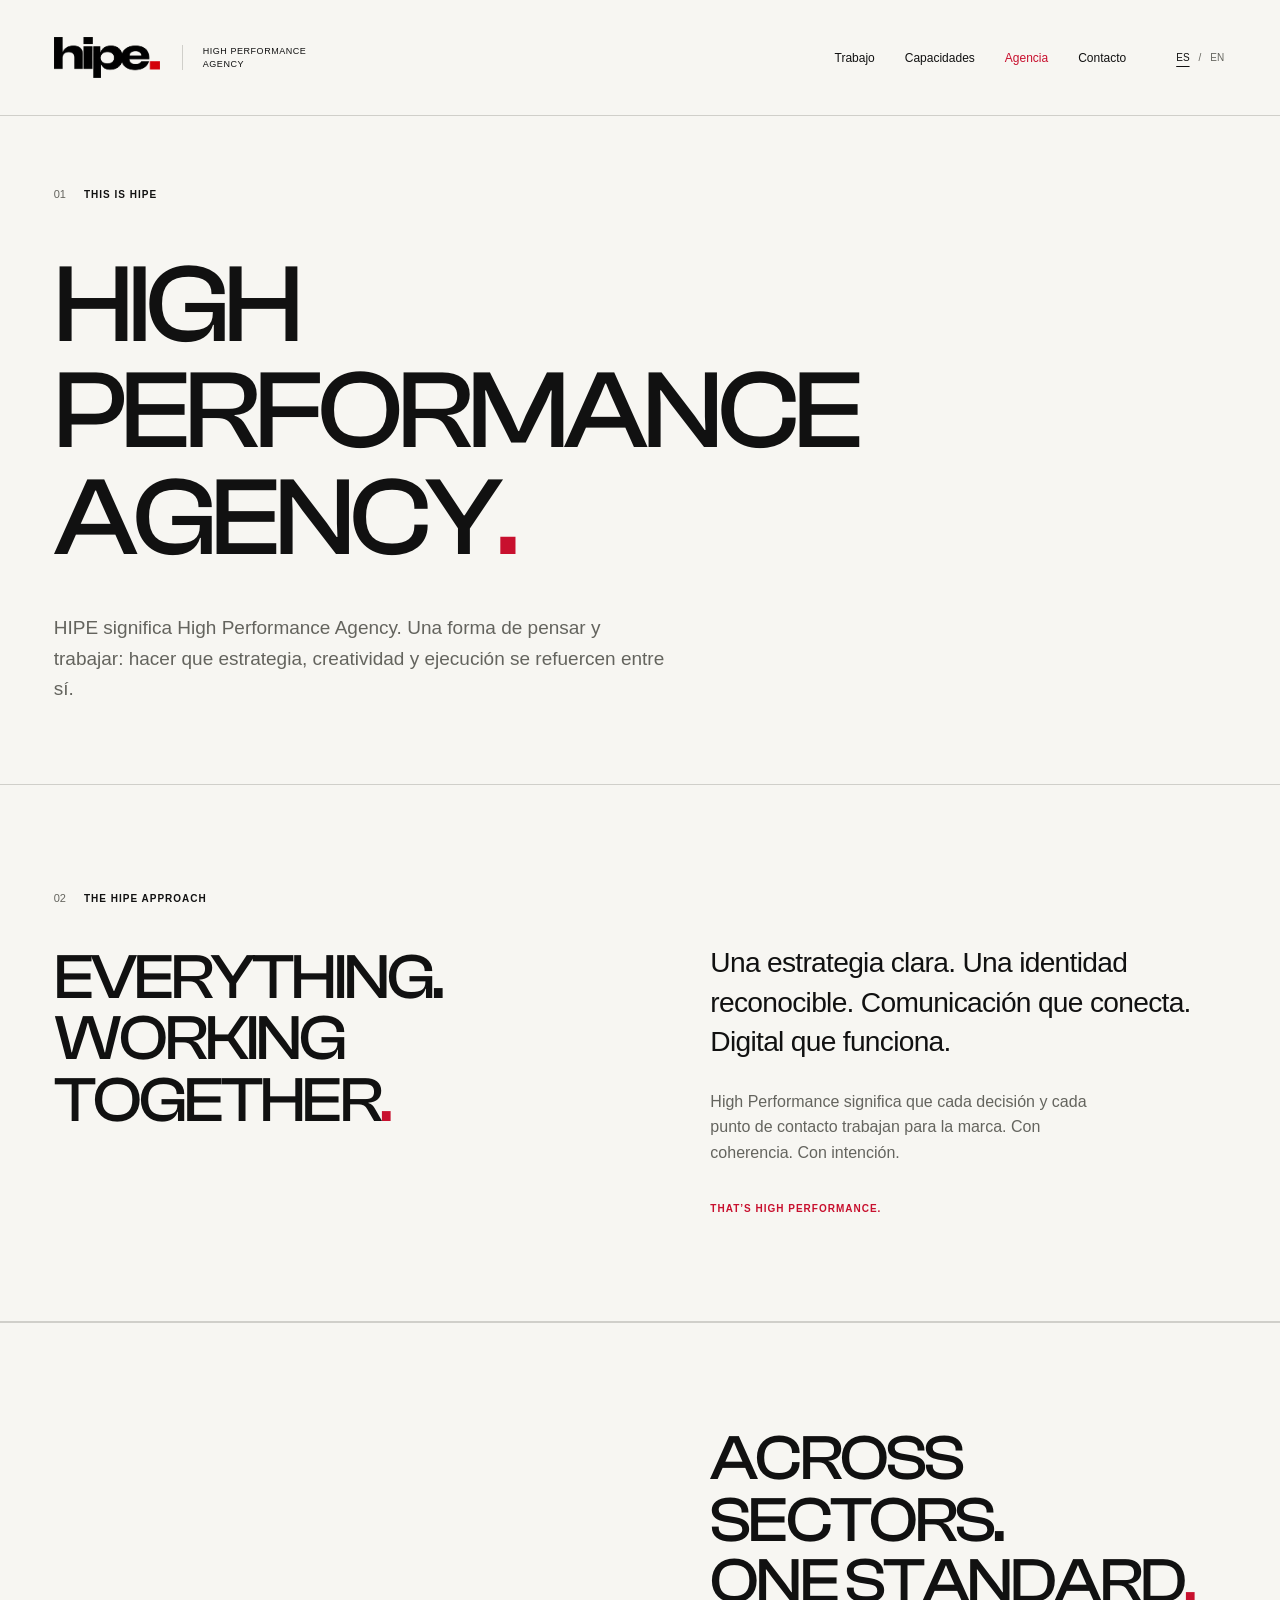
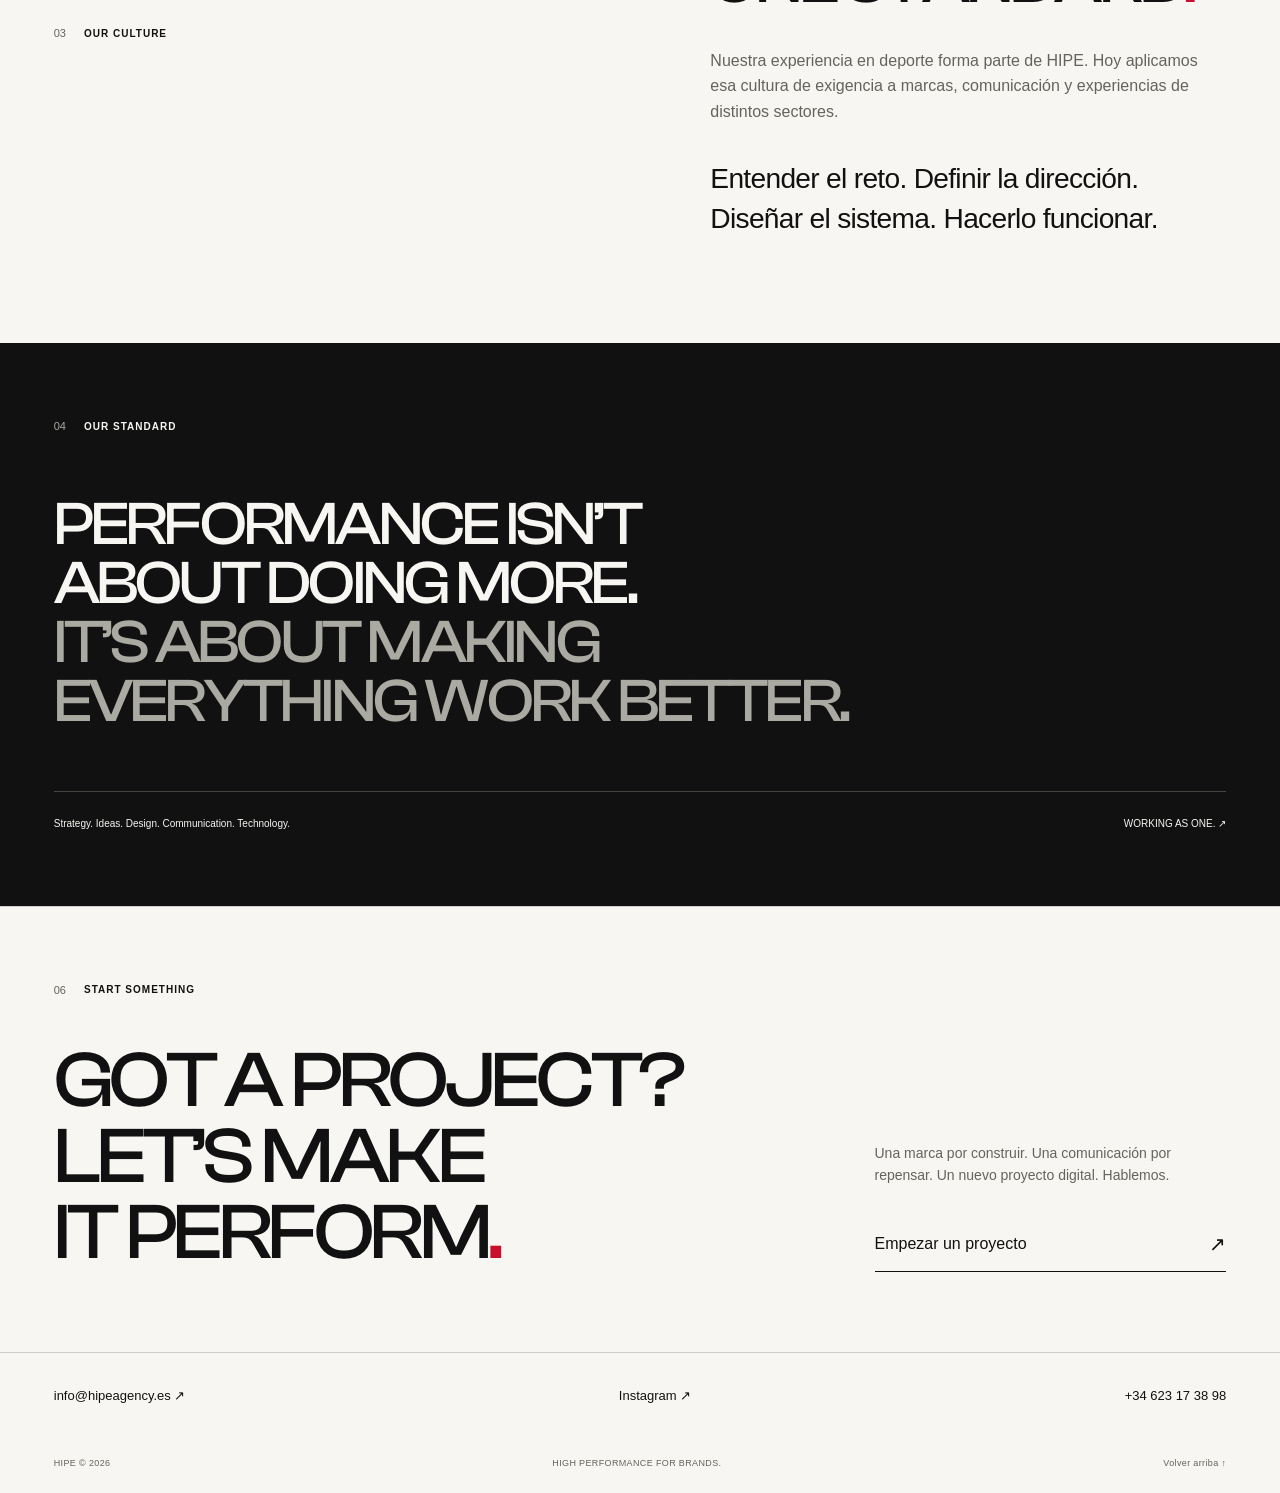
==== commit 378cb210: "rebranding" ====
--- a/about.html
+++ b/about.html
@@ -1,217 +1,324 @@
-<!DOCTYPE html>
-<html lang="es" data-wf-page="667187163156a5df09557ed5">
-
-    <head>
-
-        <meta charset="utf-8" />
-        <meta content="width=device-width, initial-scale=1" name="viewport" />
-
-        <title>HIPE Agency — Nosotros</title>
-        <meta name="description" content="HIPE Agency: nuestra misión, visión y valores. Creativity isn't a job, it's a partnership." />
-
-        <link href="css/normalize.css" rel="stylesheet" type="text/css" />
-        <link href="css/layout.css" rel="stylesheet" type="text/css" />
-        <link href="css/style.css" rel="stylesheet" type="text/css" />
-        <link href="css/hipe.css" rel="stylesheet" type="text/css" />
-
-
-        <link href="images/favicon.png" rel="shortcut icon" type="image/x-icon" />
-        <link href="images/webclip.png" rel="apple-touch-icon" />
-
-    </head>
-
-    <body>
-
-        <div class="cursor-wrapp">
-            <div class="cursor-emmbed w-embed">
-                <style>
-                    .cursor-wrapp {
-                        pointer-events: none;
-                    }
-                </style>
-            </div>
-            <div data-w-id="darkyn-cursor" class="cursor">
-                <div class="project-cursor-text" data-es="Ver<br />Proyecto" data-en="View<br />Work">
-                    Ver<br />
-                    Proyecto
-                </div>
-            </div>
-        </div>
-
-        <div class="header">
-            <div class="w-layout-blockcontainer main-container w-container">
-                <div id="home" data-animation="default" data-collapse="medium" data-duration="400" data-easing="ease" data-easing2="ease" role="banner" class="header-inner w-nav">
-                    <a href="index.html" class="logo w-inline-block"><img src="images/Completo-Negro-2048x978.png" alt="HIPE Agency" class="logo-img" /></a>
-                    <nav role="navigation" class="main-menu w-nav-menu">
-                        <a href="index.html" class="menu-item w-nav-link" data-es="Inicio" data-en="Home">Inicio</a>
-                        <a href="about.html" aria-current="page" class="menu-item w-nav-link w--current" data-es="Nosotros" data-en="About">Nosotros</a>
-                        <a href="works.html" class="menu-item w-nav-link" data-es="Proyectos" data-en="Work">Proyectos</a>
-                        <a href="contact.html" class="menu-item w-nav-link" data-es="Contacto" data-en="Contact">Contacto</a>
-                        <span class="lang-switch">
-                            <button type="button" class="lang-btn" data-lang="es">ES</button>
-                            <button type="button" class="lang-btn" data-lang="en">EN</button>
-                        </span>
-                    </nav>
-                    <div class="menu-button w-nav-button">
-                        <div class="icon w-icon-nav-menu"></div>
-                    </div>
-                </div>
-            </div>
-        </div>
-
-
-        <div class="sitemap">
-            <div class="w-layout-blockcontainer main-container w-container">
-                <div class="inner-sitemap">
-                    <h2 data-w-id="darkyn25" style="opacity: 0;" class="sitemap-heading" data-es="nosotros" data-en="about">nosotros</h2>
-                    <div data-w-id="darkyn26" style="opacity: 0;" class="stemap-text" data-es="Quiénes somos y qué hacemos" data-en="Who we are and what we do">Quiénes somos y qué hacemos</div>
-                </div>
-            </div>
-        </div>
-
-        <div class="who-we-are-section">
-            <div class="w-layout-blockcontainer main-container w-container">
-                <h2 class="main-title" data-es="Nuestra historia" data-en="Our story">Nuestra historia</h2>
-                <div class="mission-grid">
-                    <div data-w-id="darkyn09" style="opacity: 0;" class="mission-left">
-                        <div class="mission-title">
-                            <img src="images/plus.png"  alt="" class="mission-plus" />
-                            <h4 class="mission-heading" data-es="Nuestra<br />Misión" data-en="Our<br />Mission">
-                                Nuestra<br />
-                                Misión
-                            </h4>
-                        </div>
-                        <div class="mission-content">
-                            <div class="mission-text-box">
-                                <p class="mission-paragraph" data-es="HIPE nace del rechazo a tener que elegir. Fundada por Màxim Esteban — exprospecto de baloncesto del FC Barcelona y la selección española — la agencia es un espacio para dreamers, creadores y risk-takers. Damos las herramientas y el apoyo para materializar las ideas que otros consideran demasiado locas." data-en="HIPE was born out of refusing to choose. Founded by Màxim Esteban — former basketball prospect at FC Barcelona and the Spanish national team — the agency is a space for dreamers, creators and risk-takers. We provide the tools and the support to bring to life the ideas others consider too crazy.">HIPE nace del rechazo a tener que elegir. Fundada por Màxim Esteban — exprospecto de baloncesto del FC Barcelona y la selección española — la agencia es un espacio para dreamers, creadores y risk-takers. Damos las herramientas y el apoyo para materializar las ideas que otros consideran demasiado locas.</p>
-                                <div class="mission-orange-box"></div>
-                            </div>
-                            <img src="images/ab1.jpg"  alt="" class="mission-img" />
-                        </div>
-                    </div>
-                    <div data-w-id="darkyn24" style="opacity: 0;" class="mission-right">
-                        <div class="mission-title mission-title-right">
-                            <h4 class="mission-heading mission-heading-right" data-es="Nuestra<br />Visión" data-en="Our<br />Vision">
-                                Nuestra<br />
-                                Visión
-                            </h4>
-                            <img src="images/plus.png"  alt="" class="mission-plus mission-plus-right" />
-                        </div>
-                        <div class="mission-content">
-                            <img src="images/ab2.jpg"  alt="" class="mission-img mission-img-right" />
-                            <div class="mission-text-box">
-                                <div class="mission-orange-box mission-transparent"></div>
-                                <p class="mission-paragraph mission-paragraph-right" data-es="Celebrar la diferencia, la audacia y la creatividad sin límites. Operamos bajo el lema «Let&#x27;s go for it»: si existe, lo hacemos; y si no, lo inventamos. Creativity isn&#x27;t a job, it&#x27;s a partnership." data-en="Celebrating difference, boldness and creativity without limits. We operate under the motto «Let&#x27;s go for it»: if it exists, we do it; if it doesn&#x27;t, we invent it. Creativity isn&#x27;t a job, it&#x27;s a partnership.">Celebrar la diferencia, la audacia y la creatividad sin límites. Operamos bajo el lema «Let's go for it»: si existe, lo hacemos; y si no, lo inventamos. Creativity isn't a job, it's a partnership.</p>
-                            </div>
-                        </div>
-                    </div>
-                </div>
-            </div>
-        </div>
-
-        <div class="services-section">
-            <div class="w-layout-blockcontainer main-container w-container">
-                <h2 class="main-title" data-es="Nuestros valores" data-en="Our values">Nuestros valores</h2>
-                <div class="services-wrapp">
-                    <div data-w-id="darkyn10" style="opacity: 0;" class="services-item">
-                        <div class="service-nunmber">01</div>
-                        <div class="service-text" data-es="Pasión" data-en="Passion">Pasión</div>
-                    </div>
-                    <div data-w-id="darkyn11" style="opacity: 0;" class="services-item">
-                        <div class="service-nunmber">02</div>
-                        <div class="service-text" data-es="Partnership" data-en="Partnership">Partnership</div>
-                    </div>
-                    <div data-w-id="darkyn12" style="opacity: 0;" class="services-item">
-                        <div class="service-nunmber">03</div>
-                        <div class="service-text" data-es="Compromiso" data-en="Commitment">Compromiso</div>
-                    </div>
-                    <div data-w-id="darkyn13" style="opacity: 0;" class="services-item">
-                        <div class="service-nunmber">04</div>
-                        <div class="service-text" data-es="Sin límites" data-en="No limits">Sin límites</div>
-                    </div>
-                </div>
-            </div>
-        </div>
-
-        <div class="testimonials-section">
-            <div class="w-layout-blockcontainer main-container w-container">
-                <h2 class="main-title" data-es="Testimonios" data-en="Testimonials">Testimonios</h2>
-                <div class="testimonials-grid">
-                    <div data-w-id="darkyn07" style="opacity: 0;" class="trstimonials-item">
-                        <div class="testimonial-item-box">
-                            <img src="images/quote.png"  alt="" class="testimonials-quote" />
-                            <h4 class="testimonial-heading">Olga Palma</h4>
-                        </div>
-                        <div class="testimonials-img-txt">
-                            <img src="images/testimonials-photo1.png"  alt="" class="testimonial-img" />
-                            <p class="testimonials-txt" data-es="Trabajar con HIPE fue una experiencia única. Entendieron mi visión desde el minuto uno y la llevaron mucho más allá de lo que imaginaba." data-en="Working with HIPE was a unique experience. They got my vision from minute one and pushed it far beyond what I imagined.">Trabajar con HIPE fue una experiencia única. Entendieron mi visión desde el minuto uno y la llevaron mucho más allá de lo que imaginaba.</p>
-                        </div>
-                        <div class="testimonial-role" data-es="Fundadora · Olga de Palma" data-en="Founder · Olga de Palma">Fundadora · Olga de Palma</div>
-                    </div>
-                    <div data-w-id="darkyn29" style="opacity: 0;" class="trstimonials-item">
-                        <div class="testimonial-item-box">
-                            <img src="images/quote.png"  alt="" class="testimonials-quote" />
-                            <h4 class="testimonial-heading">Pol Pérez</h4>
-                        </div>
-                        <div class="testimonials-img-txt">
-                            <img src="images/testimonials-photo2.png"  alt="" class="testimonial-img" />
-                            <p class="testimonials-txt" data-es="HIPE entiende el mundo del deporte como pocos. La parte creativa y la estratégica encajan perfectamente con lo que necesitábamos." data-en="HIPE understands the sports world like few do. The creative and strategic side fit perfectly with what we needed.">HIPE entiende el mundo del deporte como pocos. La parte creativa y la estratégica encajan perfectamente con lo que necesitábamos.</p>
-                        </div>
-                        <div class="testimonial-role" data-es="CEO · Icon Basketball" data-en="CEO · Icon Basketball">CEO · Icon Basketball</div>
-                    </div>
-                </div>
-            </div>
-        </div>
-
-        <div class="clients-section">
-            <div class="w-layout-blockcontainer main-container w-container">
-                <h2 class="main-title" data-es="Clientes" data-en="Clients">Clientes</h2>
-                <div class="hero-partners partners-about">
-                    <div data-w-id="darkyn27" class="hero-partners-moving">
-                        <img src="images/Clandestine.png"  width="238.5" alt="" class="hero-client-logo" /><img src="images/Boltshift.png"  width="182.5" alt="" class="hero-client-logo" />
-                        <img src="images/Biosynthesis.png"  width="238.5" alt="" class="hero-client-logo" />
-                        <img src="images/BuildingBlocks.png"  width="238.5" alt="" class="hero-client-logo" />
-                        <img src="images/AltShift.png"  width="179.5" alt="" class="hero-client-logo" /><img src="images/Clandestine.png"  width="238.5" alt="" class="hero-client-logo" />
-                        <img src="images/Boltshift.png"  width="182.5" alt="" class="hero-client-logo" /><img src="images/Biosynthesis.png"  width="238.5" alt="" class="hero-client-logo" />
-                    </div>
-                </div>
-            </div>
-        </div>
-
-
-        <div class="footer">
-            <div class="w-layout-blockcontainer main-container w-container">
-                <div class="inner-footer">
-                    <a data-w-id="darkyn02" href="mailto:info@hipeagency.es" class="mail-link">info@hipeagency.es</a>
-                    <a data-w-id="darkyn03" href="tel:+34623173898" class="phone-link">+34 623 17 38 98</a>
-                    <div data-w-id="darkyn04" class="socials">
-                        <a href="https://instagram.com/hipeagency" target="_blank" rel="noopener noreferrer" class="social-link w-inline-block">
-                            <div class="social-text">instagram</div>
-                            <img src="images/arrow-down-right.png"  alt="" class="social-arrow" />
-                        </a>
-                        <a href="https://youtube.com" target="_blank" rel="noopener noreferrer" class="social-link last-social w-inline-block">
-                            <div class="social-text">youtube</div>
-                            <img src="images/arrow-down-right.png"  alt="" class="social-arrow" />
-                        </a>
-                    </div>
-                </div>
-                <div class="copyright">
-                    <div data-w-id="darkyn05" class="copyright-text">
-                        HIPE Agency © 2025 — <span data-es="Hecho con cariño en algún lugar del mundo." data-en="Made with love somewhere in the world.">Hecho con cariño en algún lugar del mundo.</span>
-                    </div>
-                    <div data-w-id="darkyn06" class="right-copyright">
-                        <a href="#home" class="backtotop w-inline-block" aria-label="Back to top" title="Back to top"><img  src="images/back-top_1back-top.png" alt="Back to top" /></a>
-                    </div>
-                </div>
-            </div>
-        </div>
-
-
-        <script src="js/jquery.min.js" type="text/javascript"></script>
-        <script src="js/plugins.js" type="text/javascript"></script>
-        <script src="js/hipe.js" type="text/javascript"></script>
-
-
-    </body>
-
+<!doctype html>
+<html lang="es">
+  <head>
+    <meta charset="utf-8" />
+    <meta name="viewport" content="width=device-width, initial-scale=1" />
+    <title>High Performance Agency | Conoce HIPE</title>
+    <meta
+      name="description"
+      content="HIPE es High Performance Agency. Estrategia, creatividad, comunicación y tecnología trabajando juntas para marcas y organizaciones de distintos sectores."
+    />
+    <meta name="robots" content="index, follow, max-image-preview:large" />
+    <link rel="canonical" href="https://www.hipeagency.es/about.html" />
+    <meta name="theme-color" content="#f7f6f2" />
+    <meta property="og:type" content="website" />
+    <meta property="og:site_name" content="HIPE Agency" />
+    <meta property="og:locale" content="es_ES" />
+    <meta property="og:title" content="High Performance Agency | Conoce HIPE" />
+    <meta
+      property="og:description"
+      content="HIPE es High Performance Agency. Estrategia, creatividad, comunicación y tecnología trabajando juntas para marcas y organizaciones de distintos sectores."
+    />
+    <meta property="og:url" content="https://www.hipeagency.es/about.html" />
+    <meta
+      property="og:image"
+      content="https://www.hipeagency.es/assets/social/og-agency.jpg"
+    />
+    <meta
+      property="og:image:secure_url"
+      content="https://www.hipeagency.es/assets/social/og-agency.jpg"
+    />
+    <meta property="og:image:type" content="image/jpeg" />
+    <meta property="og:image:width" content="1200" />
+    <meta property="og:image:height" content="630" />
+    <meta
+      property="og:image:alt"
+      content="HIPE — High Performance Agency. Strategy. Creativity. Execution."
+    />
+    <meta name="twitter:card" content="summary_large_image" />
+    <meta
+      name="twitter:title"
+      content="High Performance Agency | Conoce HIPE"
+    />
+    <meta
+      name="twitter:description"
+      content="HIPE es High Performance Agency. Estrategia, creatividad, comunicación y tecnología trabajando juntas para marcas y organizaciones de distintos sectores."
+    />
+    <meta
+      name="twitter:image"
+      content="https://www.hipeagency.es/assets/social/og-agency.jpg"
+    />
+    <meta
+      name="twitter:image:alt"
+      content="HIPE — High Performance Agency. Strategy. Creativity. Execution."
+    />
+    <link rel="icon" href="favicon.ico" sizes="any" />
+    <link
+      rel="icon"
+      type="image/png"
+      sizes="32x32"
+      href="assets/icons/favicon-32.png"
+    />
+    <link
+      rel="icon"
+      type="image/png"
+      sizes="16x16"
+      href="assets/icons/favicon-16.png"
+    />
+    <link
+      rel="apple-touch-icon"
+      sizes="180x180"
+      href="assets/icons/apple-touch-icon.png"
+    />
+    <link rel="manifest" href="site.webmanifest" />
+    <link
+      rel="preload"
+      href="fonts/ClashDisplay-Medium.otf"
+      as="font"
+      type="font/otf"
+      crossorigin
+    />
+    <link rel="stylesheet" href="css/performance.css" />
+    <script type="application/ld+json">
+      {
+        "@context": "https://schema.org",
+        "@graph": [
+          {
+            "@type": "Organization",
+            "@id": "https://www.hipeagency.es/#organization",
+            "name": "HIPE Agency",
+            "alternateName": "High Performance Agency",
+            "url": "https://www.hipeagency.es/",
+            "description": "HIPE significa High Performance Agency. Unimos estrategia, branding, comunicación y digital para construir marcas que rindan a su máximo nivel.",
+            "logo": {
+              "@type": "ImageObject",
+              "url": "https://www.hipeagency.es/assets/brand/hipe-black.png",
+              "width": 1060,
+              "height": 417
+            },
+            "email": "info@hipeagency.es",
+            "telephone": "+34623173898",
+            "sameAs": ["https://www.instagram.com/hipeagency/"]
+          },
+          {
+            "@type": "WebSite",
+            "@id": "https://www.hipeagency.es/#website",
+            "url": "https://www.hipeagency.es/",
+            "name": "HIPE Agency — High Performance Agency",
+            "inLanguage": "es",
+            "publisher": { "@id": "https://www.hipeagency.es/#organization" }
+          },
+          {
+            "@type": "AboutPage",
+            "@id": "https://www.hipeagency.es/about.html#webpage",
+            "url": "https://www.hipeagency.es/about.html",
+            "name": "High Performance Agency | Conoce HIPE",
+            "description": "HIPE es High Performance Agency. Estrategia, creatividad, comunicación y tecnología trabajando juntas para marcas y organizaciones de distintos sectores.",
+            "inLanguage": "es",
+            "isPartOf": { "@id": "https://www.hipeagency.es/#website" },
+            "about": { "@id": "https://www.hipeagency.es/#organization" },
+            "primaryImageOfPage": {
+              "@type": "ImageObject",
+              "url": "https://www.hipeagency.es/assets/social/og-agency.jpg",
+              "width": 1200,
+              "height": 630
+            }
+          }
+        ]
+      }
+    </script>
+    <script src="js/hipe.js" defer></script>
+    <script src="js/performance.js" defer></script>
+  </head>
+  <body>
+    <a class="skip-link" href="#main"
+      ><span class="" data-es="Saltar al contenido" data-en="Skip to content"
+        >Saltar al contenido</span
+      ></a
+    >
+    <header class="site-header wrap">
+      <a
+        class="brand"
+        href="index.html"
+        aria-label="HIPE — High Performance Agency"
+        ><img
+          class="brand-logo"
+          src="assets/brand/hipe-black.webp"
+          alt=""
+          width="1060"
+          height="417"
+          decoding="async"
+        /><span class="brand-descriptor">HIGH PERFORMANCE<br />AGENCY</span></a
+      ><button
+        class="menu-toggle"
+        type="button"
+        aria-controls="navigation"
+        aria-expanded="false"
+      >
+        <span class="" data-es="Menú" data-en="Menu">Menú</span
+        ><span aria-hidden="true">+</span>
+      </button>
+      <nav id="navigation" aria-label="Principal">
+        <a href="works.html"
+          ><span class="" data-es="Trabajo" data-en="Work">Trabajo</span></a
+        ><a href="index.html#capabilities"
+          ><span class="" data-es="Capacidades" data-en="Capabilities"
+            >Capacidades</span
+          ></a
+        ><a href="about.html" aria-current="page"
+          ><span class="" data-es="Agencia" data-en="Agency">Agencia</span></a
+        ><a href="contact.html"
+          ><span class="" data-es="Contacto" data-en="Contact"
+            >Contacto</span
+          ></a
+        >
+        <div class="languages">
+          <button
+            class="lang-btn"
+            type="button"
+            data-lang="es"
+            aria-label="Español"
+          >
+            ES</button
+          ><span>/</span
+          ><button
+            class="lang-btn"
+            type="button"
+            data-lang="en"
+            aria-label="English"
+          >
+            EN
+          </button>
+        </div>
+      </nav>
+    </header>
+    <main id="main">
+      <section class="wrap page-intro">
+        <div class="eyebrow"><span class="index">01</span>THIS IS HIPE</div>
+        <h1>HIGH<br />PERFORMANCE<br />AGENCY<span class="red">.</span></h1>
+        <p
+          class=""
+          data-es="HIPE significa High Performance Agency. Una forma de pensar y trabajar: hacer que estrategia, creatividad y ejecución se refuercen entre sí."
+          data-en="HIPE means High Performance Agency. A way of thinking and working: making strategy, creativity and execution strengthen each other."
+        >
+          HIPE significa High Performance Agency. Una forma de pensar y
+          trabajar: hacer que estrategia, creatividad y ejecución se refuercen
+          entre sí.
+        </p>
+      </section>
+      <section class="meaning wrap section">
+        <div>
+          <div class="eyebrow">
+            <span class="index">02</span>THE HIPE APPROACH
+          </div>
+          <h2>
+            EVERYTHING.<br />WORKING<br />TOGETHER<span class="red">.</span>
+          </h2>
+        </div>
+        <div class="meaning-copy">
+          <p
+            class="large-copy"
+            data-es="Una estrategia clara. Una identidad reconocible. Comunicación que conecta. Digital que funciona."
+            data-en="A clear strategy. A recognisable identity. Communication that connects. Digital that works."
+          >
+            Una estrategia clara. Una identidad reconocible. Comunicación que
+            conecta. Digital que funciona.
+          </p>
+          <p
+            class=""
+            data-es="High Performance significa que cada decisión y cada punto de contacto trabajan para la marca. Con coherencia. Con intención."
+            data-en="High Performance means every decision and every touchpoint work for the brand. With consistency. With intent."
+          >
+            High Performance significa que cada decisión y cada punto de
+            contacto trabajan para la marca. Con coherencia. Con intención.
+          </p>
+          <span class="eyebrow red">THAT’S HIGH PERFORMANCE.</span>
+        </div>
+      </section>
+      <section class="wrap section agency-story">
+        <div class="eyebrow"><span class="index">03</span>OUR CULTURE</div>
+        <div>
+          <h2>ACROSS SECTORS.<br />ONE STANDARD<span class="red">.</span></h2>
+          <p
+            class=""
+            data-es="Nuestra experiencia en deporte forma parte de HIPE. Hoy aplicamos esa cultura de exigencia a marcas, comunicación y experiencias de distintos sectores."
+            data-en="Our experience in sport is part of HIPE. Today we apply that culture of high standards to brands, communication and experiences across sectors."
+          >
+            Nuestra experiencia en deporte forma parte de HIPE. Hoy aplicamos
+            esa cultura de exigencia a marcas, comunicación y experiencias de
+            distintos sectores.
+          </p>
+          <p
+            class="large-copy"
+            data-es="Entender el reto. Definir la dirección. Diseñar el sistema. Hacerlo funcionar."
+            data-en="Understand the challenge. Set the direction. Design the system. Make it work."
+          >
+            Entender el reto. Definir la dirección. Diseñar el sistema. Hacerlo
+            funcionar.
+          </p>
+        </div>
+      </section>
+      <section class="manifesto">
+        <div class="wrap">
+          <div class="eyebrow"><span class="index">04</span>OUR STANDARD</div>
+          <h2>
+            PERFORMANCE ISN’T<br />ABOUT DOING MORE.<br /><span
+              >IT’S ABOUT MAKING<br />EVERYTHING WORK BETTER.</span
+            >
+          </h2>
+          <div class="manifesto-bottom">
+            <span>Strategy. Ideas. Design. Communication. Technology.</span
+            ><span>WORKING AS ONE. ↗</span>
+          </div>
+        </div>
+      </section>
+      <section id="contact" class="contact-band wrap">
+        <div class="eyebrow"><span class="index">06</span>START SOMETHING</div>
+        <div class="contact-grid">
+          <h2>
+            GOT A PROJECT?<br />LET’S MAKE<br />IT PERFORM<span class="red"
+              >.</span
+            >
+          </h2>
+          <div class="contact-side">
+            <p
+              class=""
+              data-es="Una marca por construir. Una comunicación por repensar. Un nuevo proyecto digital. Hablemos."
+              data-en="A brand to build. Communication to rethink. A new digital project. Let’s talk."
+            >
+              Una marca por construir. Una comunicación por repensar. Un nuevo
+              proyecto digital. Hablemos.
+            </p>
+            <a class="text-link strong-link" href="mailto:info@hipeagency.es"
+              ><span
+                class=""
+                data-es="Empezar un proyecto"
+                data-en="Start a project"
+                >Empezar un proyecto</span
+              ><span aria-hidden="true">↗</span></a
+            >
+          </div>
+        </div>
+      </section>
+    </main>
+    <footer class="site-footer wrap">
+      <div class="footer-top">
+        <a href="mailto:info@hipeagency.es">info@hipeagency.es ↗</a
+        ><a
+          href="https://www.instagram.com/hipeagency/"
+          target="_blank"
+          rel="noopener noreferrer"
+          >Instagram ↗</a
+        ><a href="https://wa.me/34623173898" target="_blank" rel="noopener noreferrer" aria-label="WhatsApp: +34 623 17 38 98">+34 623 17 38 98</a>
+      </div>
+      <div class="footer-bottom">
+        <span>HIPE © 2026</span><span>HIGH PERFORMANCE FOR BRANDS.</span
+        ><a href="#main"
+          ><span class="" data-es="Volver arriba ↑" data-en="Back to top ↑"
+            >Volver arriba ↑</span
+          ></a
+        >
+      </div>
+    </footer>
+  </body>
 </html>
--- a/css/performance.css
+++ b/css/performance.css
@@ -0,0 +1,1976 @@
+@font-face {
+  font-family: Clash;
+  src: url("../fonts/ClashDisplay-Medium.otf") format("opentype");
+  font-weight: 500;
+  font-display: swap;
+}
+@font-face {
+  font-family: Clash;
+  src: url("../fonts/ClashDisplay-Semibold.otf") format("opentype");
+  font-weight: 600;
+  font-display: swap;
+}
+:root {
+  --paper: #f5f4ef;
+  --ink: #191918;
+  --muted: #64645e;
+  --red: #c62a1d;
+  --line: #d4d3cc;
+  --gutter: clamp(22px, 4.2vw, 80px);
+}
+* {
+  box-sizing: border-box;
+}
+html {
+  scroll-behavior: smooth;
+  scroll-padding-top: 24px;
+}
+body {
+  margin: 0;
+  background: var(--paper);
+  color: var(--ink);
+  font-family: Arial, Helvetica, sans-serif;
+  -webkit-font-smoothing: antialiased;
+}
+a {
+  color: inherit;
+  text-decoration: none;
+}
+button {
+  font: inherit;
+  color: inherit;
+}
+button,
+a {
+  -webkit-tap-highlight-color: transparent;
+}
+a:focus-visible,
+button:focus-visible {
+  outline: 2px solid var(--red);
+  outline-offset: 6px;
+}
+::selection {
+  background: var(--red);
+  color: white;
+}
+.wrap {
+  max-width: 1680px;
+  margin-inline: auto;
+  padding-inline: var(--gutter);
+}
+h1,
+h2,
+h3,
+p {
+  margin: 0;
+}
+h1,
+h2,
+h3 {
+  font-family: Clash, Arial, sans-serif;
+  font-weight: 500;
+}
+h1,
+h2 {
+  letter-spacing: -0.045em;
+  line-height: 0.96;
+}
+p {
+  font-size: 16px;
+  line-height: 1.6;
+  color: var(--muted);
+}
+.red {
+  color: var(--red);
+}
+.eyebrow {
+  display: flex;
+  gap: 18px;
+  align-items: center;
+  font-size: 10px;
+  letter-spacing: 0.1em;
+  font-weight: 600;
+  line-height: 1.5;
+}
+.index {
+  color: var(--muted);
+  font-size: 11px;
+  font-family: Arial, sans-serif;
+  font-weight: 400;
+  letter-spacing: 0;
+}
+.signal {
+  height: 7px;
+  width: 7px;
+  border-radius: 50%;
+  background: var(--red);
+}
+.skip-link {
+  position: fixed;
+  z-index: 20;
+  top: 8px;
+  left: 8px;
+  padding: 15px;
+  background: var(--ink);
+  color: white;
+  transform: translateY(-160%);
+}
+.skip-link:focus {
+  transform: none;
+}
+.site-header {
+  display: flex;
+  align-items: center;
+  justify-content: space-between;
+  min-height: 116px;
+  border-bottom: 1px solid var(--line);
+  gap: 25px;
+}
+.brand {
+  display: flex;
+  align-items: center;
+  gap: 22px;
+}
+.wordmark {
+  font-family: Clash, sans-serif;
+  font-size: 57px;
+  font-weight: 600;
+  line-height: 1;
+  letter-spacing: -0.075em;
+}
+.brand-dot {
+  color: var(--red);
+}
+.brand-descriptor {
+  font-size: 9px;
+  line-height: 1.4;
+  letter-spacing: 0.06em;
+  border-left: 1px solid var(--line);
+  padding-left: 20px;
+}
+.site-header nav {
+  display: flex;
+  align-items: center;
+  gap: 30px;
+  font-size: 12px;
+}
+.site-header nav > a {
+  padding-block: 12px;
+}
+.site-header nav > a:hover,
+.site-header nav > a[aria-current],
+.footer-top a:hover {
+  color: var(--red);
+}
+.languages {
+  display: flex;
+  align-items: center;
+  gap: 7px;
+  font-size: 10px;
+  color: var(--muted);
+  margin-left: 18px;
+}
+.lang-btn {
+  border: 0;
+  background: none;
+  padding: 8px 2px;
+  cursor: pointer;
+  color: var(--muted);
+  font-size: 10px;
+}
+.lang-btn.active {
+  color: var(--ink);
+  text-decoration: underline;
+  text-underline-offset: 5px;
+}
+.menu-toggle {
+  display: none;
+}
+.hero {
+  padding-top: 35px;
+}
+.hero-top {
+  display: flex;
+  justify-content: space-between;
+  gap: 20px;
+}
+.hero-category {
+  font-size: 11px;
+  color: var(--muted);
+}
+.hero-composition {
+  display: grid;
+  grid-template-columns: minmax(0, 1fr) 240px;
+  align-items: end;
+  gap: 35px;
+  padding-block: 65px 55px;
+}
+.hero h1 {
+  font-size: clamp(68px, 10.8vw, 174px);
+  line-height: 0.87;
+  letter-spacing: -0.055em;
+}
+.hero h1 > span {
+  display: block;
+}
+.hero h1 .line-two {
+  margin-left: 12%;
+}
+.hero-aside {
+  padding-bottom: 6px;
+}
+.hero-aside p {
+  font-size: 13px;
+  max-width: 220px;
+  margin-bottom: 42px;
+}
+.text-link {
+  display: flex;
+  align-items: center;
+  justify-content: space-between;
+  gap: 30px;
+  border-bottom: 1px solid var(--line);
+  padding: 15px 0;
+  font-size: 12px;
+  transition:
+    color 0.18s,
+    border-color 0.18s;
+}
+.text-link > span:last-child {
+  font-size: 20px;
+  transition: transform 0.18s;
+}
+.text-link:hover {
+  color: var(--red);
+  border-color: var(--red);
+}
+.text-link:hover > span:last-child {
+  transform: translate(3px, -3px);
+}
+.hero-bottom {
+  display: flex;
+  justify-content: space-between;
+  gap: 20px;
+  border-top: 1px solid var(--line);
+  padding: 23px 0;
+  font-size: 9px;
+  letter-spacing: 0.07em;
+}
+.hero-bottom a {
+  display: flex;
+  gap: 35px;
+}
+.section {
+  padding-block: 105px;
+}
+.section-heading {
+  display: grid;
+  grid-template-columns: 1fr 2fr 1fr;
+  gap: 30px;
+  align-items: start;
+  margin-bottom: 45px;
+}
+.section-heading h2 {
+  font-size: clamp(40px, 4.8vw, 78px);
+}
+.section-heading .text-link {
+  align-self: end;
+  justify-self: end;
+  width: 160px;
+}
+.work-section {
+  padding-bottom: 110px;
+}
+.projects {
+  display: grid;
+  grid-template-columns: 1fr 1fr;
+  gap: 50px 30px;
+}
+.project:first-child {
+  grid-column: 1/-1;
+}
+.project-art {
+  position: relative;
+  aspect-ratio: 1.35;
+  overflow: hidden;
+  padding: 30px;
+  display: flex;
+  align-items: center;
+  justify-content: center;
+  isolation: isolate;
+}
+.project:first-child .project-art {
+  aspect-ratio: 2.05;
+}
+.art-index {
+  position: absolute;
+  top: 28px;
+  left: 28px;
+  font-size: 10px;
+  letter-spacing: 0.12em;
+}
+.art-name {
+  font-family: Clash, sans-serif;
+  font-weight: 500;
+  font-size: clamp(40px, 6vw, 90px);
+  letter-spacing: -0.055em;
+  line-height: 1;
+  max-width: 85%;
+  transition: transform 0.4s;
+}
+.project:first-child .art-name {
+  font-size: clamp(60px, 9.3vw, 150px);
+}
+.olga .project-art {
+  background: #dedbd2;
+  color: #49473f;
+}
+.olga .art-name {
+  font-family: Georgia, serif;
+  font-style: italic;
+  font-weight: 400;
+}
+.mutua .project-art {
+  background: #d9e2db;
+  color: #30473b;
+}
+.icon .project-art {
+  background: #272c36;
+  color: #ede8dd;
+}
+.icon .art-name {
+  text-transform: uppercase;
+  max-width: 75%;
+}
+.placeholder-label {
+  position: absolute;
+  bottom: 26px;
+  left: 28px;
+  font-size: 10px;
+  letter-spacing: 0.02em;
+  padding: 7px 10px;
+  border: 1px solid currentColor;
+  opacity: 0.8;
+}
+.project-open {
+  position: absolute;
+  right: 28px;
+  bottom: 28px;
+  font-size: 26px;
+  transition: transform 0.2s;
+}
+.project:hover .art-name {
+  transform: translateY(-5px);
+}
+.project:hover .project-open {
+  transform: translate(3px, -3px);
+}
+.project-caption {
+  display: flex;
+  justify-content: space-between;
+  gap: 15px;
+  align-items: center;
+  padding-top: 18px;
+}
+.project-caption h3 {
+  font-size: 21px;
+  letter-spacing: -0.025em;
+}
+.project-caption > span {
+  color: var(--muted);
+  font-size: 10px;
+}
+.meaning {
+  display: grid;
+  grid-template-columns: 1fr 1fr;
+  gap: 12%;
+  border-top: 1px solid var(--line);
+  border-bottom: 1px solid var(--line);
+}
+.meaning h2,
+.brief h2,
+.case-details h2,
+.agency-story h2 {
+  font-size: clamp(42px, 5vw, 78px);
+  margin-top: 40px;
+}
+.meaning-copy {
+  padding-top: 53px;
+}
+.large-copy {
+  font-size: clamp(22px, 2.2vw, 34px);
+  line-height: 1.4;
+  color: var(--ink);
+  letter-spacing: -0.025em;
+}
+.meaning-copy p + p {
+  margin-top: 27px;
+  max-width: 390px;
+}
+.meaning-copy .eyebrow {
+  margin-top: 36px;
+}
+.capability {
+  display: grid;
+  grid-template-columns: 60px 1.3fr 1fr 24px;
+  gap: 20px;
+  align-items: start;
+  padding: 30px 0;
+  border-top: 1px solid var(--line);
+}
+.capability:last-child {
+  border-bottom: 1px solid var(--line);
+}
+.capability > .index {
+  padding-top: 9px;
+}
+.capability h3 {
+  font-size: clamp(24px, 2.6vw, 42px);
+  letter-spacing: -0.04em;
+}
+.cap-intro {
+  color: var(--ink);
+  font-size: 14px;
+}
+.cap-scope {
+  font-size: 12px;
+  margin-top: 7px;
+  max-width: 340px;
+}
+.cap-mark {
+  font-size: 22px;
+  color: var(--red);
+}
+.manifesto {
+  background: var(--ink);
+  color: var(--paper);
+  padding-block: 75px;
+}
+.manifesto .index {
+  color: #aaa9a2;
+}
+.manifesto h2 {
+  font-size: clamp(32px, 4.8vw, 75px);
+  margin-block: 60px;
+}
+.manifesto h2 > span {
+  color: #aaa9a2;
+}
+.manifesto-bottom {
+  display: flex;
+  justify-content: space-between;
+  gap: 25px;
+  font-size: 10px;
+  line-height: 1.5;
+  border-top: 1px solid #454540;
+  padding-top: 24px;
+}
+.agency-section {
+  display: grid;
+  grid-template-columns: 1fr 3fr;
+  gap: 30px;
+}
+.agency-section h2 {
+  font-size: clamp(36px, 5.4vw, 85px);
+}
+.agency-section p {
+  max-width: 540px;
+  margin-top: 35px;
+}
+.agency-section .text-link {
+  max-width: 180px;
+  margin-top: 28px;
+}
+.contact-band {
+  padding-block: 75px 80px;
+  border-top: 1px solid var(--line);
+}
+.contact-grid {
+  display: grid;
+  grid-template-columns: 2fr 1fr;
+  gap: 10%;
+  margin-top: 45px;
+  align-items: end;
+}
+.contact-grid h2 {
+  font-size: clamp(43px, 6.2vw, 98px);
+}
+.contact-side p {
+  font-size: 14px;
+  max-width: 300px;
+  margin-bottom: 30px;
+}
+.strong-link {
+  border-color: var(--ink);
+  font-size: 16px;
+}
+.site-footer {
+  border-top: 1px solid var(--line);
+  padding-top: 35px;
+  padding-bottom: 25px;
+}
+.footer-top {
+  display: flex;
+  gap: 35px;
+  justify-content: space-between;
+  font-size: 13px;
+}
+.footer-bottom {
+  display: flex;
+  gap: 20px;
+  justify-content: space-between;
+  padding-top: 55px;
+  font-size: 9px;
+  letter-spacing: 0.04em;
+  color: var(--muted);
+}
+.page-intro {
+  padding-top: 70px;
+  padding-bottom: 80px;
+}
+.page-intro h1 {
+  font-size: clamp(48px, 8.7vw, 140px);
+  margin-top: 50px;
+  overflow-wrap: anywhere;
+}
+.page-intro > p {
+  max-width: 620px;
+  font-size: 19px;
+  margin-top: 40px;
+}
+.agency-story,
+.brief,
+.case-details {
+  display: grid;
+  grid-template-columns: 1fr 1fr;
+  gap: 12%;
+  border-top: 1px solid var(--line);
+}
+.agency-story h2 {
+  margin-top: 0;
+}
+.agency-story p {
+  margin-top: 35px;
+}
+.contact-options {
+  display: flex;
+  align-items: center;
+  gap: 50px;
+  margin-top: 40px;
+}
+.contact-options .text-link {
+  max-width: 370px;
+  width: 100%;
+}
+.contact-options > a:last-child {
+  font-size: 14px;
+}
+.brief > div:last-child {
+  padding-top: 55px;
+}
+.case-intro > .text-link {
+  max-width: 180px;
+  margin-bottom: 55px;
+}
+.case-intro h1 {
+  font-size: clamp(46px, 8vw, 128px);
+}
+.case-preview .project {
+  display: block;
+  pointer-events: none;
+}
+.case-preview .project-art {
+  aspect-ratio: 2;
+}
+.case-preview {
+  padding-bottom: 70px;
+}
+.case-details dl {
+  margin-top: 35px;
+}
+.case-details dt {
+  font-size: 10px;
+  color: var(--muted);
+  margin-top: 24px;
+}
+.case-details dd {
+  margin: 8px 0 0;
+  font-size: 14px;
+}
+.next-project {
+  border-top: 1px solid var(--line);
+  padding-block: 55px;
+}
+.next-link {
+  display: flex;
+  justify-content: space-between;
+  align-items: center;
+  font-family: Clash, sans-serif;
+  font-size: clamp(35px, 5vw, 70px);
+  letter-spacing: -0.04em;
+  margin-top: 25px;
+}
+.next-link:hover {
+  color: var(--red);
+}
+.in-view .cap-mark {
+  animation: align-in 0.4s both;
+}
+@keyframes align-in {
+  from {
+    transform: translate(-8px, 8px);
+  }
+  to {
+    transform: translate(0, 0);
+  }
+}
+@media (min-width: 1800px) {
+  .hero h1 {
+    font-size: 174px;
+  }
+}
+@media (max-width: 1000px) {
+  .site-header nav {
+    gap: 19px;
+  }
+  .brand-descriptor {
+    display: none;
+  }
+  .hero-composition {
+    grid-template-columns: minmax(0, 1fr) 190px;
+    gap: 20px;
+  }
+  .hero h1 {
+    font-size: 10.5vw;
+  }
+  .section {
+    padding-block: 75px;
+  }
+  .section-heading {
+    grid-template-columns: 1fr 2fr;
+  }
+  .section-heading > .text-link {
+    grid-column: 2;
+    justify-self: start;
+  }
+  .meaning {
+    gap: 8%;
+  }
+  .capability {
+    grid-template-columns: 35px 1fr 1fr 20px;
+  }
+  .project-caption {
+    align-items: start;
+    flex-direction: column;
+    gap: 7px;
+  }
+}
+@media (max-width: 700px) {
+  .site-header {
+    min-height: 88px;
+    position: relative;
+    flex-wrap: wrap;
+  }
+  .wordmark {
+    font-size: 48px;
+  }
+  .brand-descriptor {
+    display: block;
+    font-size: 8px;
+    padding-left: 14px;
+  }
+  .brand {
+    gap: 15px;
+  }
+  .menu-toggle {
+    display: flex;
+    gap: 15px;
+    align-items: center;
+    background: none;
+    border: 0;
+    padding: 15px 0;
+    font-size: 12px;
+  }
+  .menu-toggle > span:last-child {
+    font-size: 21px;
+  }
+  .site-header nav {
+    display: flex;
+    width: 100%;
+    padding-bottom: 18px;
+    flex-wrap: wrap;
+    gap: 8px 24px;
+  }
+  .js .site-header nav {
+    display: none;
+  }
+  .js .site-header nav.is-open {
+    display: flex;
+  }
+  .languages {
+    margin-left: auto;
+  }
+  .hero {
+    padding-top: 25px;
+  }
+  .hero-top {
+    align-items: start;
+    gap: 25px;
+  }
+  .hero-top .eyebrow {
+    font-size: 8px;
+    gap: 8px;
+  }
+  .hero-category {
+    font-size: 9px;
+    max-width: 115px;
+    text-align: right;
+    line-height: 1.5;
+  }
+  .hero-composition {
+    display: block;
+    padding-top: 45px;
+    padding-bottom: 35px;
+  }
+  .hero h1 {
+    font-size: clamp(54px, 15vw, 104px);
+    line-height: 0.91;
+  }
+  .hero h1 .line-two {
+    margin-left: 8%;
+  }
+  .hero-aside {
+    margin-top: 35px;
+    display: grid;
+    grid-template-columns: 1fr 1fr;
+    gap: 0 25px;
+  }
+  .hero-aside p {
+    font-size: 12px;
+    max-width: none;
+    grid-column: 1/-1;
+    margin-bottom: 15px;
+    max-width: 280px;
+  }
+  .hero-aside .text-link {
+    font-size: 11px;
+    gap: 5px;
+  }
+  .hero-bottom {
+    font-size: 8px;
+    line-height: 1.6;
+  }
+  .hero-bottom > span {
+    max-width: 175px;
+  }
+  .hero-bottom a {
+    gap: 10px;
+    align-items: center;
+  }
+  .section {
+    padding-block: 60px;
+  }
+  .section-heading {
+    display: flex;
+    flex-wrap: wrap;
+    gap: 25px;
+    justify-content: space-between;
+  }
+  .section-heading > .eyebrow {
+    width: 100%;
+  }
+  .section-heading h2 {
+    font-size: 41px;
+  }
+  .section-heading .text-link {
+    width: 110px;
+    font-size: 10px;
+  }
+  .projects {
+    grid-template-columns: 1fr;
+    gap: 35px;
+  }
+  .project:first-child {
+    grid-column: auto;
+  }
+  .project:first-child .project-art,
+  .project-art {
+    aspect-ratio: 1.2;
+    padding: 20px;
+  }
+  .project:first-child .art-name {
+    font-size: 13vw;
+  }
+  .art-name {
+    font-size: 12vw;
+  }
+  .art-index {
+    top: 20px;
+    left: 20px;
+  }
+  .placeholder-label {
+    bottom: 20px;
+    left: 20px;
+    font-size: 9px;
+  }
+  .project-open {
+    bottom: 20px;
+    right: 20px;
+  }
+  .project-caption {
+    flex-direction: row;
+  }
+  .project-caption h3 {
+    font-size: 18px;
+  }
+  .project-caption > span {
+    font-size: 9px;
+    text-align: right;
+    max-width: 150px;
+    line-height: 1.5;
+  }
+  .meaning,
+  .agency-section,
+  .agency-story,
+  .brief,
+  .case-details {
+    grid-template-columns: 1fr;
+    gap: 30px;
+  }
+  .meaning h2,
+  .brief h2,
+  .case-details h2 {
+    margin-top: 27px;
+    font-size: 46px;
+  }
+  .meaning-copy,
+  .brief > div:last-child {
+    padding-top: 0;
+  }
+  .large-copy {
+    font-size: 25px;
+  }
+  .meaning-copy p + p {
+    font-size: 14px;
+  }
+  .capability {
+    grid-template-columns: 25px 1fr 20px;
+    gap: 12px;
+    padding-block: 24px;
+  }
+  .capability h3 {
+    font-size: 30px;
+  }
+  .capability > div {
+    grid-column: 2;
+  }
+  .cap-mark {
+    grid-column: 3;
+    grid-row: 1;
+  }
+  .cap-scope {
+    font-size: 11px;
+  }
+  .manifesto {
+    padding-block: 50px;
+  }
+  .manifesto h2 {
+    font-size: clamp(25px, 5.9vw, 42px);
+    margin-block: 40px;
+  }
+  .manifesto-bottom {
+    flex-direction: column;
+    gap: 15px;
+    font-size: 9px;
+  }
+  .agency-section h2 {
+    font-size: 40px;
+  }
+  .agency-section p {
+    margin-top: 25px;
+    font-size: 14px;
+  }
+  .contact-band {
+    padding-block: 50px;
+  }
+  .contact-grid {
+    grid-template-columns: 1fr;
+    gap: 30px;
+    margin-top: 30px;
+  }
+  .contact-grid h2 {
+    font-size: clamp(39px, 10vw, 65px);
+  }
+  .contact-side p {
+    max-width: 350px;
+  }
+  .contact-side .text-link {
+    max-width: 350px;
+  }
+  .footer-top {
+    flex-wrap: wrap;
+    gap: 20px;
+    font-size: 12px;
+  }
+  .footer-top > a:first-child {
+    width: 100%;
+  }
+  .footer-bottom {
+    flex-wrap: wrap;
+    padding-top: 35px;
+    font-size: 8px;
+  }
+  .footer-bottom > span:nth-child(2) {
+    order: 3;
+    width: 100%;
+  }
+  .page-intro {
+    padding-block: 45px 55px;
+  }
+  .page-intro h1 {
+    margin-top: 35px;
+    font-size: clamp(42px, 10.5vw, 73px);
+  }
+  .page-intro > p {
+    font-size: 16px;
+    margin-top: 28px;
+  }
+  .contact-options {
+    flex-direction: column;
+    align-items: start;
+    gap: 25px;
+  }
+  .case-preview .project-art {
+    aspect-ratio: 1.2;
+  }
+  .case-preview {
+    padding-bottom: 50px;
+  }
+  .case-intro h1 {
+    font-size: 12vw;
+  }
+  .case-details .large-copy {
+    font-size: 22px;
+  }
+}
+@media (prefers-reduced-motion: reduce) {
+  html {
+    scroll-behavior: auto;
+  }
+  *,
+  *::before,
+  *::after {
+    animation: none !important;
+    transition: none !important;
+  }
+}
+@media (max-width: 700px) {
+  .section-heading h2 {
+    font-size: clamp(34px, 10.5vw, 41px);
+  }
+}
+/* Editorial direction: a compact grid, photographic atmosphere and square punctuation. */
+:root {
+  --paper: #f7f6f2;
+  --ink: #111111;
+  --red: #c8102e;
+  --line: #d0cfca;
+}
+.sr-only {
+  position: absolute;
+  width: 1px;
+  height: 1px;
+  padding: 0;
+  margin: -1px;
+  overflow: hidden;
+  clip: rect(0, 0, 0, 0);
+  white-space: nowrap;
+  border: 0;
+}
+.brand-dot {
+  display: inline-block;
+  width: 0.14em;
+  height: 0.14em;
+  background: var(--red);
+  margin-left: 0.025em;
+  vertical-align: baseline;
+}
+.square-stop {
+  display: inline-block;
+  background: var(--red);
+  width: 0.17em;
+  height: 0.17em;
+  margin-left: 0.04em;
+}
+.editorial-home .site-header {
+  min-height: 95px;
+}
+.editorial-home .wordmark {
+  font-size: 49px;
+}
+.editorial-home .eyebrow {
+  font-size: 10px;
+  text-transform: uppercase;
+  letter-spacing: 0.09em;
+}
+.editorial-hero {
+  display: grid;
+  grid-template-columns: minmax(0, 1.8fr) minmax(0, 0.95fr) minmax(0, 0.75fr);
+  gap: 24px;
+  padding-block: 30px 22px;
+  align-items: stretch;
+}
+.hero-copy {
+  display: flex;
+  flex-direction: column;
+  align-items: start;
+  padding-top: 7px;
+}
+.hero-copy h1 {
+  font-family: Clash, Arial, sans-serif;
+  font-weight: 600;
+  font-size: clamp(55px, 7.65vw, 125px);
+  line-height: 0.88;
+  letter-spacing: -0.055em;
+  margin-top: 38px;
+  white-space: nowrap;
+}
+.discipline-line {
+  margin-top: 25px;
+  font-size: 9px;
+  color: var(--ink);
+  letter-spacing: 0.29em;
+  white-space: nowrap;
+}
+.scroll-link {
+  display: flex;
+  align-items: center;
+  gap: 20px;
+  font-size: 10px;
+  letter-spacing: 0.07em;
+  text-transform: uppercase;
+  margin-top: auto;
+  padding-block: 30px 7px;
+  transition: color 0.18s;
+}
+.scroll-link > span:first-child {
+  font-size: 27px;
+  font-weight: 400;
+}
+.scroll-link:hover {
+  color: var(--red);
+}
+.hero-photo {
+  position: relative;
+  margin: -44px 0 0;
+  min-height: 450px;
+  background: #dad7d0;
+  overflow: hidden;
+}
+.hero-photo img {
+  display: block;
+  width: 100%;
+  height: 100%;
+  position: absolute;
+  inset: 0;
+  object-fit: cover;
+}
+.hero-photo figcaption {
+  position: absolute;
+  right: 16px;
+  top: 20px;
+  font-size: 8px;
+  line-height: 1.6;
+  color: #fff;
+  letter-spacing: 0.04em;
+  max-width: 85px;
+  text-align: right;
+}
+.hero-note {
+  border-left: 1px solid var(--line);
+  padding-left: 24px;
+  margin-block: 30px 38px;
+  display: flex;
+  flex-direction: column;
+  align-items: stretch;
+}
+.note-index {
+  font-size: 16px;
+  margin-bottom: 35px;
+}
+.hero-note p {
+  font-size: clamp(12px, 1.12vw, 17px);
+  color: var(--ink);
+  line-height: 1.45;
+  letter-spacing: -0.03em;
+}
+.hero-note p + p {
+  margin-top: 27px;
+}
+.hero-note .text-link {
+  margin-top: auto;
+  padding-top: 20px;
+  border-bottom: 0;
+  border-top: 1px solid var(--line);
+  font-size: 9px;
+  text-transform: uppercase;
+  letter-spacing: 0.07em;
+}
+.editorial-work {
+  border-top: 1px solid var(--line);
+  padding-block: 28px 20px;
+}
+.editorial-section-top {
+  display: flex;
+  justify-content: space-between;
+  align-items: center;
+  gap: 25px;
+  margin-bottom: 23px;
+}
+.work-filters {
+  display: flex;
+  flex-wrap: wrap;
+  gap: 0;
+  align-items: center;
+}
+.work-filters button {
+  background: transparent;
+  border: 0;
+  padding: 7px 10px;
+  cursor: pointer;
+  text-transform: uppercase;
+  font-size: 9px;
+  letter-spacing: 0.045em;
+  color: var(--muted);
+}
+.work-filters button + button::before {
+  content: "/";
+  color: #999;
+  position: relative;
+  left: -10px;
+}
+.work-filters button[aria-pressed="true"] {
+  color: var(--ink);
+  text-decoration: underline;
+  text-underline-offset: 5px;
+}
+.work-filters button:hover {
+  color: var(--red);
+}
+.editorial-work .projects {
+  display: grid;
+  grid-template-columns: repeat(3, minmax(0, 1fr));
+  gap: 12px;
+}
+.editorial-work .project:first-child {
+  grid-column: auto;
+}
+.editorial-work .project-art,
+.editorial-work .project:first-child .project-art {
+  aspect-ratio: 1.35;
+  padding: 20px;
+}
+.editorial-work .art-name,
+.editorial-work .project:first-child .art-name {
+  font-size: clamp(31px, 4vw, 62px);
+  max-width: 90%;
+}
+.editorial-work .project-caption {
+  display: grid;
+  grid-template-columns: 18px 1fr 18px;
+  align-items: start;
+  gap: 12px;
+  padding-top: 14px;
+}
+.editorial-work .project-caption h3 {
+  font-family: Arial, sans-serif;
+  font-size: 10px;
+  font-weight: 600;
+  text-transform: uppercase;
+  letter-spacing: 0.07em;
+}
+.editorial-work .project-caption > div > span {
+  display: block;
+  font-size: 8px;
+  letter-spacing: 0.06em;
+  text-transform: uppercase;
+  color: var(--muted);
+  margin-top: 8px;
+  line-height: 1.5;
+}
+.editorial-work .project-caption .index {
+  font-size: 9px;
+}
+.project-arrow {
+  font-size: 20px;
+  line-height: 1;
+  transition: transform 0.2s;
+}
+.project:hover .project-arrow {
+  transform: translate(2px, -2px);
+  color: var(--red);
+}
+.editorial-work .art-index {
+  top: 18px;
+  left: 18px;
+  font-size: 8px;
+}
+.editorial-work .placeholder-label {
+  font-size: 8px;
+  left: 18px;
+  bottom: 18px;
+  padding: 5px 7px;
+}
+.editorial-work .icon .art-name {
+  max-width: 92%;
+}
+.project[hidden] {
+  display: none !important;
+}
+.work-end {
+  display: flex;
+  justify-content: end;
+  border-top: 1px solid var(--line);
+  margin-top: 26px;
+  padding-top: 5px;
+}
+.work-end .text-link {
+  font-size: 9px;
+  text-transform: uppercase;
+  letter-spacing: 0.05em;
+  border: 0;
+  gap: 30px;
+}
+.editorial-approach {
+  border-block: 1px solid var(--line);
+  display: grid;
+  grid-template-columns: minmax(0, 1.65fr) minmax(0, 1fr) minmax(0, 0.8fr);
+  gap: 0;
+  max-width: 1680px;
+  margin-inline: auto;
+}
+.approach-head {
+  padding: 32px 35px 38px var(--gutter);
+}
+.approach-head h2 {
+  font-size: clamp(40px, 5.4vw, 86px);
+  margin-top: 28px;
+  line-height: 0.93;
+}
+.approach-copy {
+  border-left: 1px solid var(--line);
+  padding: 26px 30px;
+  margin-block: 45px 30px;
+}
+.approach-copy .large-copy {
+  font-size: clamp(17px, 1.7vw, 26px);
+  line-height: 1.4;
+}
+.approach-copy p + p {
+  font-size: 12px;
+  line-height: 1.5;
+  margin-top: 22px;
+}
+.approach-copy > .eyebrow {
+  font-size: 8px;
+  margin-top: 25px;
+}
+.approach-visual {
+  position: relative;
+  overflow: hidden;
+  min-height: 305px;
+  background: #ddd;
+}
+.approach-visual img {
+  width: 100%;
+  height: 100%;
+  object-fit: cover;
+  object-position: 70% 45%;
+  position: absolute;
+  inset: 0;
+}
+.visual-caption {
+  position: absolute;
+  bottom: 20px;
+  left: 22px;
+  z-index: 2;
+  font-size: 8px;
+  line-height: 1.4;
+  color: #111;
+  background: rgba(247, 246, 242, 0.85);
+  padding: 12px;
+}
+.red-panel {
+  position: absolute;
+  right: 0;
+  top: 0;
+  width: 18%;
+  height: 100%;
+  background: var(--red);
+  mix-blend-mode: multiply;
+}
+.editorial-capabilities {
+  padding-block: 27px;
+  border-bottom: 1px solid var(--line);
+}
+.capability-cards {
+  display: grid;
+  grid-template-columns: repeat(5, minmax(0, 1fr));
+  gap: 8px;
+  margin-top: 20px;
+  align-items: start;
+}
+.capability-card {
+  background: #eeede7;
+  transition: background 0.2s;
+}
+.capability-card summary {
+  padding: 27px 23px 45px;
+  min-height: 230px;
+  position: relative;
+  list-style: none;
+  cursor: pointer;
+}
+.capability-card summary::-webkit-details-marker {
+  display: none;
+}
+.capability-card summary:focus-visible {
+  outline: 2px solid var(--red);
+  outline-offset: 3px;
+}
+.capability-card .index {
+  display: block;
+  font-size: 10px;
+  color: inherit;
+  margin-bottom: 14px;
+}
+.capability-card h3 {
+  font-family: Arial, sans-serif;
+  font-size: 17px;
+  font-weight: 500;
+  line-height: 1.1;
+  text-transform: uppercase;
+  letter-spacing: -0.04em;
+  min-height: 38px;
+}
+.card-scope {
+  font-size: 12px;
+  line-height: 1.4;
+  margin-top: 13px;
+}
+.card-toggle {
+  position: absolute;
+  right: 20px;
+  bottom: 20px;
+  font-size: 20px;
+  transition: transform 0.2s;
+}
+.capability-card[open] .card-toggle {
+  transform: rotate(45deg);
+}
+.card-description {
+  padding: 0 23px 26px;
+  font-size: 12px;
+  line-height: 1.5;
+}
+.capability-card:first-child {
+  background: var(--red);
+  color: #fff;
+}
+.capability-card:first-child p {
+  color: #fff;
+}
+.capability-card:hover {
+  background: #e5e3db;
+}
+.capability-card:first-child:hover {
+  background: #ae0924;
+}
+.editorial-feature {
+  padding-block: 25px;
+  border-bottom: 1px solid var(--line);
+}
+.feature-grid {
+  display: grid;
+  grid-template-columns: 1.2fr 1.5fr 0.65fr;
+  gap: 0;
+  margin-top: 18px;
+  min-height: 215px;
+}
+.feature-title {
+  background: var(--ink);
+  color: var(--paper);
+  padding: 25px;
+  display: flex;
+  flex-direction: column;
+  justify-content: space-between;
+  gap: 30px;
+}
+.feature-title .eyebrow {
+  font-size: 8px;
+  letter-spacing: 0.13em;
+}
+.feature-title h2 {
+  font-size: clamp(36px, 4.2vw, 65px);
+  line-height: 0.91;
+}
+.feature-art {
+  display: flex;
+  position: relative;
+  align-items: center;
+  justify-content: center;
+  background: #dedbd2;
+  color: #49473f;
+  overflow: hidden;
+  padding: 30px;
+}
+.feature-art > span:first-child {
+  font:
+    italic clamp(28px, 4vw, 60px)/1 Georgia,
+    serif;
+  letter-spacing: -0.045em;
+  max-width: 75%;
+  transform: rotate(-9deg);
+}
+.feature-art .placeholder-label {
+  font-size: 8px;
+  bottom: 14px;
+  left: 18px;
+}
+.feature-copy {
+  padding: 25px 0 0 28px;
+  display: flex;
+  flex-direction: column;
+}
+.feature-copy p {
+  font-size: 12px;
+  line-height: 1.5;
+}
+.feature-copy .feature-status {
+  font-size: 10px;
+  margin-top: 15px;
+}
+.feature-copy .text-link {
+  font-size: 9px;
+  text-transform: uppercase;
+  letter-spacing: 0.08em;
+  margin-top: auto;
+  border-bottom: 0;
+  border-top: 1px solid var(--line);
+}
+.editorial-contact {
+  display: grid;
+  grid-template-columns: 0.75fr 3fr 0.55fr;
+  gap: 25px;
+  align-items: center;
+  padding-block: 40px;
+}
+.editorial-contact .eyebrow {
+  text-transform: none;
+  font-size: 11px;
+  letter-spacing: 0;
+}
+.contact-descriptor {
+  display: block;
+  font-size: 8px;
+  line-height: 1.6;
+  letter-spacing: 0.08em;
+  margin-top: 22px;
+}
+.editorial-contact h2 {
+  font-size: clamp(24px, 3.6vw, 60px);
+  white-space: nowrap;
+  border-left: 1px solid var(--line);
+  padding-left: 20px;
+}
+.editorial-contact .text-link {
+  font-size: 9px;
+  letter-spacing: 0.08em;
+  text-transform: uppercase;
+  border-top: 1px solid var(--line);
+  border-bottom: 0;
+}
+.editorial-home .site-footer {
+  padding-top: 22px;
+  padding-bottom: 20px;
+}
+.editorial-home .footer-top {
+  font-size: 11px;
+}
+.editorial-home .footer-bottom {
+  padding-top: 25px;
+}
+@media (min-width: 1680px) {
+  .hero-copy h1 {
+    font-size: 125px;
+  }
+}
+@media (max-width: 1100px) {
+  .editorial-hero {
+    grid-template-columns: 1.7fr 1fr;
+    gap: 25px;
+  }
+  .hero-copy h1 {
+    font-size: 10.7vw;
+  }
+  .hero-photo {
+    min-height: 400px;
+  }
+  .hero-note {
+    grid-column: 1/-1;
+    border-left: 0;
+    border-top: 1px solid var(--line);
+    padding: 22px 0 0;
+    margin: 0;
+    display: grid;
+    grid-template-columns: 40px 1fr 1fr 130px;
+    gap: 20px;
+    align-items: start;
+  }
+  .note-index {
+    margin: 0;
+  }
+  .hero-note p + p {
+    margin: 0;
+  }
+  .hero-note .text-link {
+    margin: 0;
+    padding: 0 0 10px;
+    border-top: 0;
+    border-bottom: 1px solid var(--line);
+  }
+  .discipline-line {
+    font-size: 8px;
+    letter-spacing: 0.18em;
+  }
+  .editorial-approach {
+    grid-template-columns: 1.6fr 1fr;
+  }
+  .approach-head h2 {
+    font-size: 7vw;
+  }
+  .approach-copy {
+    padding: 15px 25px;
+  }
+  .approach-visual {
+    display: none;
+  }
+  .capability-card summary {
+    padding: 22px 16px 40px;
+    min-height: 225px;
+  }
+  .capability-card h3 {
+    font-size: 14px;
+  }
+  .card-scope {
+    font-size: 11px;
+  }
+  .card-description {
+    padding-inline: 16px;
+  }
+  .editorial-contact {
+    grid-template-columns: 1fr 4fr;
+  }
+  .editorial-contact h2 {
+    font-size: 4.2vw;
+  }
+  .editorial-contact > .text-link {
+    grid-column: 2;
+    max-width: 150px;
+    margin-top: -5px;
+  }
+  .feature-grid {
+    grid-template-columns: 1.2fr 1.3fr 0.75fr;
+  }
+  .feature-copy {
+    padding-left: 20px;
+  }
+}
+@media (max-width: 700px) {
+  .editorial-home .site-header {
+    min-height: 82px;
+  }
+  .editorial-home .wordmark {
+    font-size: 45px;
+  }
+  .editorial-hero {
+    grid-template-columns: 1fr;
+    gap: 22px;
+    padding-top: 25px;
+  }
+  .hero-copy {
+    padding-top: 0;
+  }
+  .hero-copy h1 {
+    font-size: clamp(47px, 14.5vw, 98px);
+    margin-top: 30px;
+    line-height: 0.91;
+    white-space: normal;
+  }
+  .discipline-line {
+    font-size: 7px;
+    letter-spacing: 0.13em;
+    margin-top: 20px;
+    line-height: 1.7;
+  }
+  .scroll-link {
+    font-size: 9px;
+    padding: 0;
+    margin-top: 20px;
+    gap: 16px;
+  }
+  .hero-photo {
+    margin: 0;
+    min-height: 0;
+    aspect-ratio: 1.6;
+    width: 100%;
+  }
+  .hero-photo img {
+    object-position: center 65%;
+  }
+  .hero-photo figcaption {
+    font-size: 7px;
+    top: 12px;
+    right: 12px;
+  }
+  .hero-note {
+    grid-template-columns: 1fr 1fr;
+    gap: 20px;
+    padding-top: 20px;
+  }
+  .note-index {
+    display: none;
+  }
+  .hero-note p {
+    font-size: 12px;
+    line-height: 1.5;
+  }
+  .hero-note .text-link {
+    grid-column: 1/-1;
+    font-size: 8px;
+    width: 140px;
+    padding-bottom: 8px;
+  }
+  .editorial-section-top {
+    align-items: start;
+    flex-direction: column;
+    gap: 14px;
+    margin-bottom: 18px;
+  }
+  .editorial-home .eyebrow {
+    font-size: 9px;
+  }
+  .work-filters {
+    gap: 0;
+    width: 100%;
+    justify-content: space-between;
+  }
+  .work-filters button {
+    font-size: 7px;
+    letter-spacing: 0;
+    padding: 8px 4px;
+  }
+  .work-filters button + button::before {
+    left: -5px;
+  }
+  .editorial-work {
+    padding-top: 25px;
+  }
+  .editorial-work .projects {
+    grid-template-columns: 1fr;
+    gap: 25px;
+  }
+  .editorial-work .project-art,
+  .editorial-work .project:first-child .project-art {
+    aspect-ratio: 1.45;
+  }
+  .editorial-work .art-name,
+  .editorial-work .project:first-child .art-name {
+    font-size: 13vw;
+  }
+  .editorial-work .project-caption {
+    grid-template-columns: 18px 1fr 18px;
+    gap: 10px;
+    padding-top: 12px;
+  }
+  .editorial-work .project-caption > div > span {
+    font-size: 8px;
+    text-align: left;
+    max-width: none;
+  }
+  .editorial-work .project-caption h3 {
+    font-size: 10px;
+  }
+  .editorial-work .project-caption .index {
+    font-size: 8px;
+  }
+  .work-end {
+    margin-top: 25px;
+  }
+  .editorial-approach {
+    grid-template-columns: 1fr;
+  }
+  .approach-head {
+    padding: 25px var(--gutter) 0;
+  }
+  .approach-head h2 {
+    font-size: clamp(36px, 10.8vw, 64px);
+    margin-top: 25px;
+  }
+  .approach-copy {
+    border-left: 0;
+    margin: 0;
+    padding: 25px var(--gutter) 30px;
+  }
+  .approach-copy .large-copy {
+    font-size: 21px;
+    max-width: 400px;
+  }
+  .approach-copy p + p {
+    max-width: 350px;
+    margin-top: 16px;
+  }
+  .approach-copy > .eyebrow {
+    margin-top: 20px;
+    font-size: 8px;
+  }
+  .capability-cards {
+    grid-template-columns: 1fr 1fr;
+    gap: 8px;
+  }
+  .capability-card:last-child {
+    grid-column: 1/-1;
+  }
+  .capability-card summary {
+    min-height: 220px;
+    padding: 22px 18px 40px;
+  }
+  .capability-card h3 {
+    font-size: 16px;
+    min-height: 35px;
+  }
+  .capability-card:last-child summary {
+    min-height: 200px;
+  }
+  .card-scope {
+    font-size: 11px;
+  }
+  .capability-card .index {
+    font-size: 9px;
+  }
+  .card-description {
+    padding: 0 18px 24px;
+  }
+  .feature-grid {
+    grid-template-columns: 1fr 1fr;
+    min-height: 0;
+  }
+  .feature-title {
+    padding: 20px;
+    min-height: 190px;
+    gap: 25px;
+  }
+  .feature-title h2 {
+    font-size: clamp(24px, 7.4vw, 43px);
+  }
+  .feature-title .eyebrow {
+    font-size: 7px;
+  }
+  .feature-art {
+    padding: 18px;
+  }
+  .feature-art > span:first-child {
+    font-size: 8vw;
+    max-width: 90%;
+  }
+  .feature-art .placeholder-label {
+    left: 9px;
+    right: 9px;
+    bottom: 12px;
+    font-size: 7px;
+    padding: 5px;
+  }
+  .feature-copy {
+    grid-column: 1/-1;
+    padding: 20px 0 0;
+    display: grid;
+    grid-template-columns: 1fr 1fr;
+    gap: 8px 20px;
+  }
+  .feature-copy p {
+    font-size: 11px;
+  }
+  .feature-copy .feature-status {
+    font-size: 9px;
+    margin: 0;
+    grid-column: 1;
+  }
+  .feature-copy .text-link {
+    grid-column: 2;
+    grid-row: 1/3;
+    align-self: end;
+    font-size: 8px;
+    gap: 10px;
+  }
+  .editorial-contact {
+    grid-template-columns: 1fr;
+    gap: 22px;
+    padding-block: 30px;
+  }
+  .editorial-contact > div {
+    display: flex;
+    justify-content: space-between;
+    gap: 25px;
+    align-items: start;
+  }
+  .editorial-contact .eyebrow {
+    font-size: 10px;
+    gap: 12px;
+  }
+  .contact-descriptor {
+    margin-top: 0;
+    font-size: 7px;
+  }
+  .editorial-contact h2 {
+    font-size: clamp(23px, 7.2vw, 46px);
+    white-space: normal;
+    border-left: 0;
+    padding-left: 0;
+  }
+  .editorial-contact > .text-link {
+    grid-column: 1;
+    max-width: 160px;
+    font-size: 9px;
+    margin-top: 0;
+  }
+  .editorial-home .site-footer {
+    padding-top: 22px;
+  }
+  .editorial-home .footer-top {
+    font-size: 10px;
+  }
+  .editorial-home .footer-top > a:first-child {
+    width: auto;
+  }
+  .editorial-home .footer-bottom {
+    font-size: 8px;
+  }
+}
+/* One HIPE typographic system for every client. */
+.editorial-work .projects {
+  grid-template-columns: repeat(2, minmax(0, 1fr));
+  gap: 14px;
+}
+.editorial-work .unified-client .project-art,
+.editorial-work .unified-client:first-child .project-art {
+  background: var(--ink);
+  color: var(--paper);
+  aspect-ratio: 2.1;
+  padding: clamp(24px, 3vw, 48px);
+  display: flex;
+  align-items: end;
+  justify-content: start;
+}
+.unified-client .project-art::before,
+.unified-client .project-art::after {
+  content: none;
+}
+.editorial-work .unified-client .art-index {
+  position: absolute;
+  top: clamp(24px, 2.8vw, 44px);
+  left: clamp(24px, 3vw, 48px);
+  font-size: clamp(8px, 0.8vw, 12px);
+  letter-spacing: 0.12em;
+  font-weight: 600;
+  text-transform: uppercase;
+}
+.editorial-work .unified-client .art-name,
+.editorial-work .unified-client:first-child .art-name {
+  font-family: Clash, Arial, sans-serif;
+  font-style: normal;
+  font-weight: 500;
+  text-transform: uppercase;
+  font-size: clamp(32px, 4.55vw, 72px);
+  letter-spacing: -0.045em;
+  line-height: 0.96;
+  max-width: 100%;
+  margin: 0;
+}
+.editorial-work .unified-client.mutua .art-name {
+  font-size: clamp(30px, 4.25vw, 65px);
+}
+.unified-client .square-stop {
+  width: 0.16em;
+  height: 0.16em;
+  margin-left: 0.025em;
+}
+.client-arrow {
+  position: absolute;
+  right: 22px;
+  bottom: 20px;
+  font-size: 19px;
+  color: #b4b3ad;
+  transition:
+    transform 0.2s,
+    color 0.2s;
+}
+a.unified-client:hover .art-name {
+  transform: translateY(-3px);
+}
+a.unified-client:hover .client-arrow {
+  color: var(--paper);
+  transform: translate(2px, -2px);
+}
+article.unified-client {
+  cursor: default;
+}
+article.unified-client:hover .art-name {
+  transform: none;
+}
+.client-directory {
+  padding-bottom: 75px;
+  border-top: 0;
+}
+@media (max-width: 700px) {
+  .editorial-work .projects {
+    grid-template-columns: 1fr;
+    gap: 12px;
+  }
+  .editorial-work .unified-client .project-art,
+  .editorial-work .unified-client:first-child .project-art {
+    aspect-ratio: 1.9;
+    padding: 26px;
+  }
+  .editorial-work .unified-client .art-index {
+    top: 24px;
+    left: 26px;
+    font-size: 8px;
+    letter-spacing: 0.1em;
+  }
+  .editorial-work .unified-client .art-name,
+  .editorial-work .unified-client:first-child .art-name {
+    font-size: clamp(35px, 10.6vw, 65px);
+  }
+  .editorial-work .unified-client.mutua .art-name {
+    font-size: clamp(32px, 9.8vw, 62px);
+  }
+  .client-arrow {
+    right: 16px;
+    bottom: 15px;
+    font-size: 16px;
+  }
+}
+.brand-logo {
+  display: block;
+  width: 106px;
+  height: auto;
+}
+.editorial-home .brand-logo {
+  width: 100px;
+}
+@media (max-width: 700px) {
+  .brand-logo,
+  .editorial-home .brand-logo {
+    width: 90px;
+  }
+}
